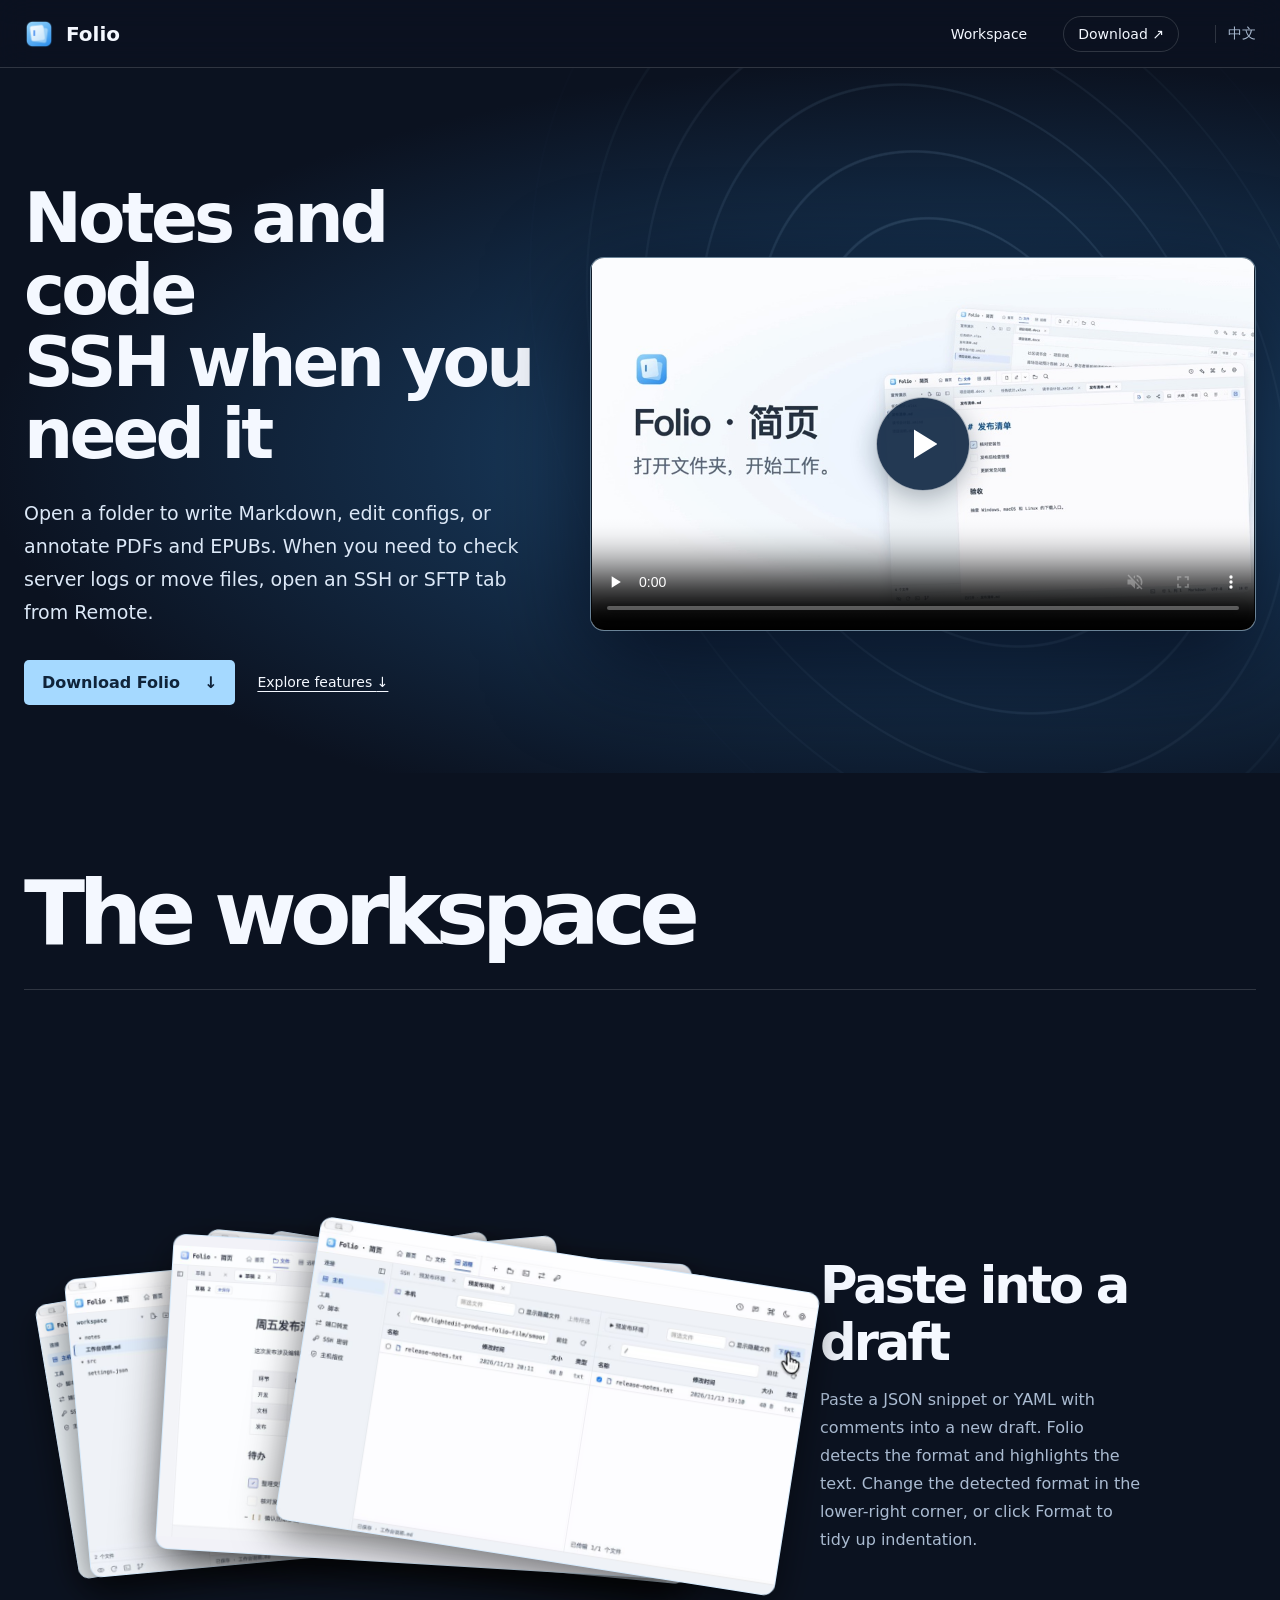
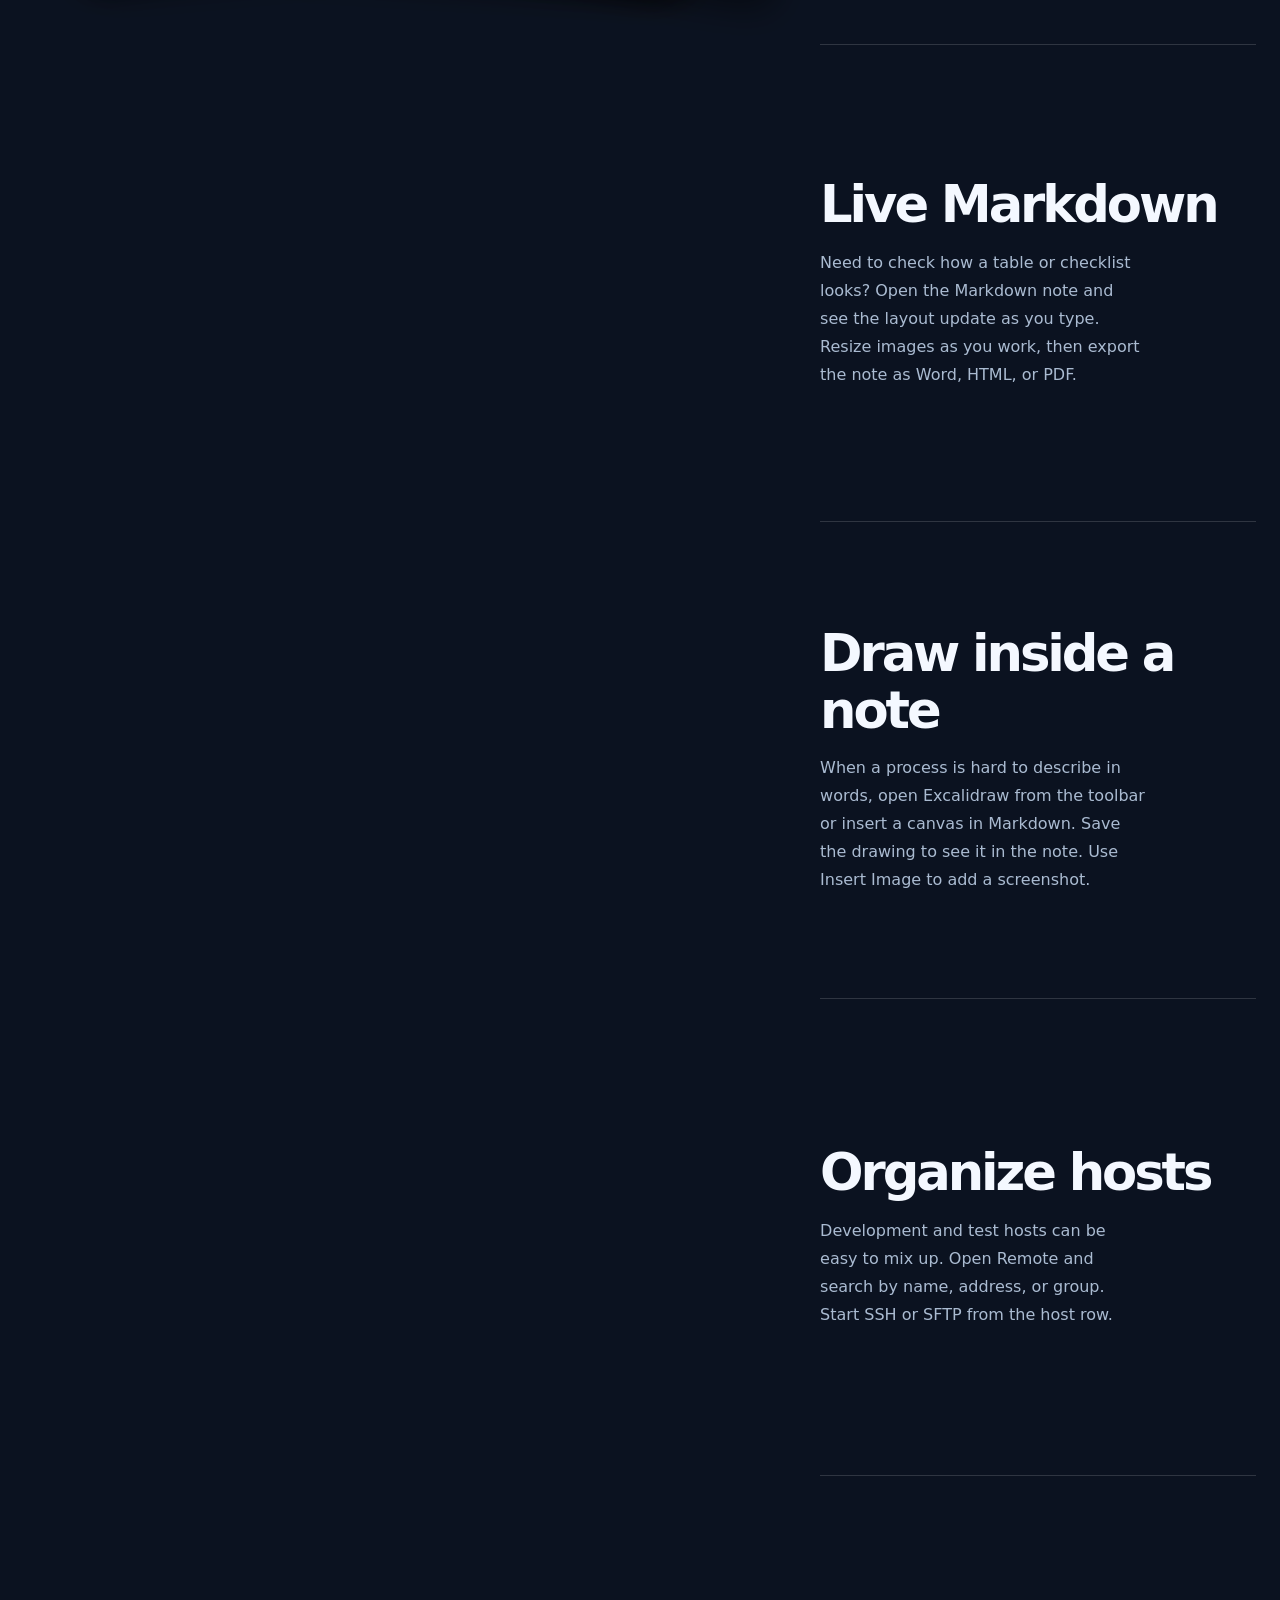
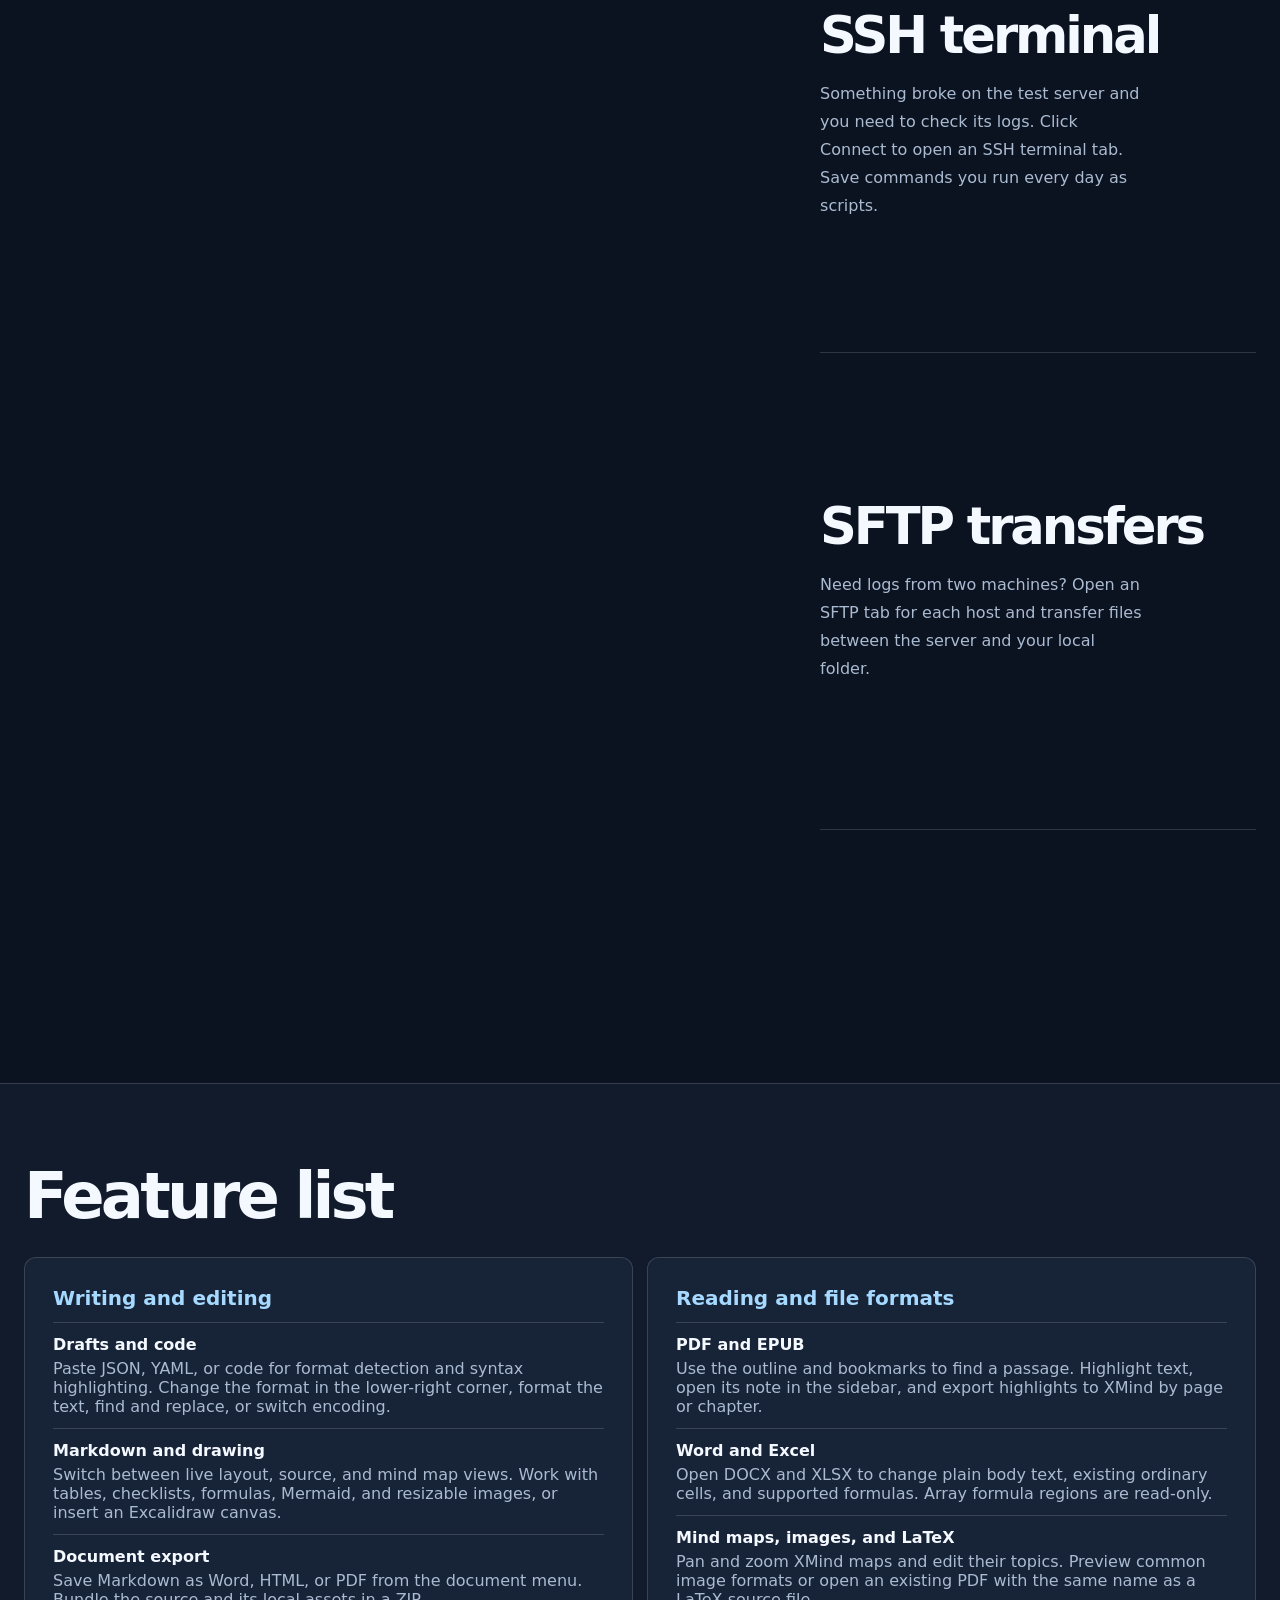
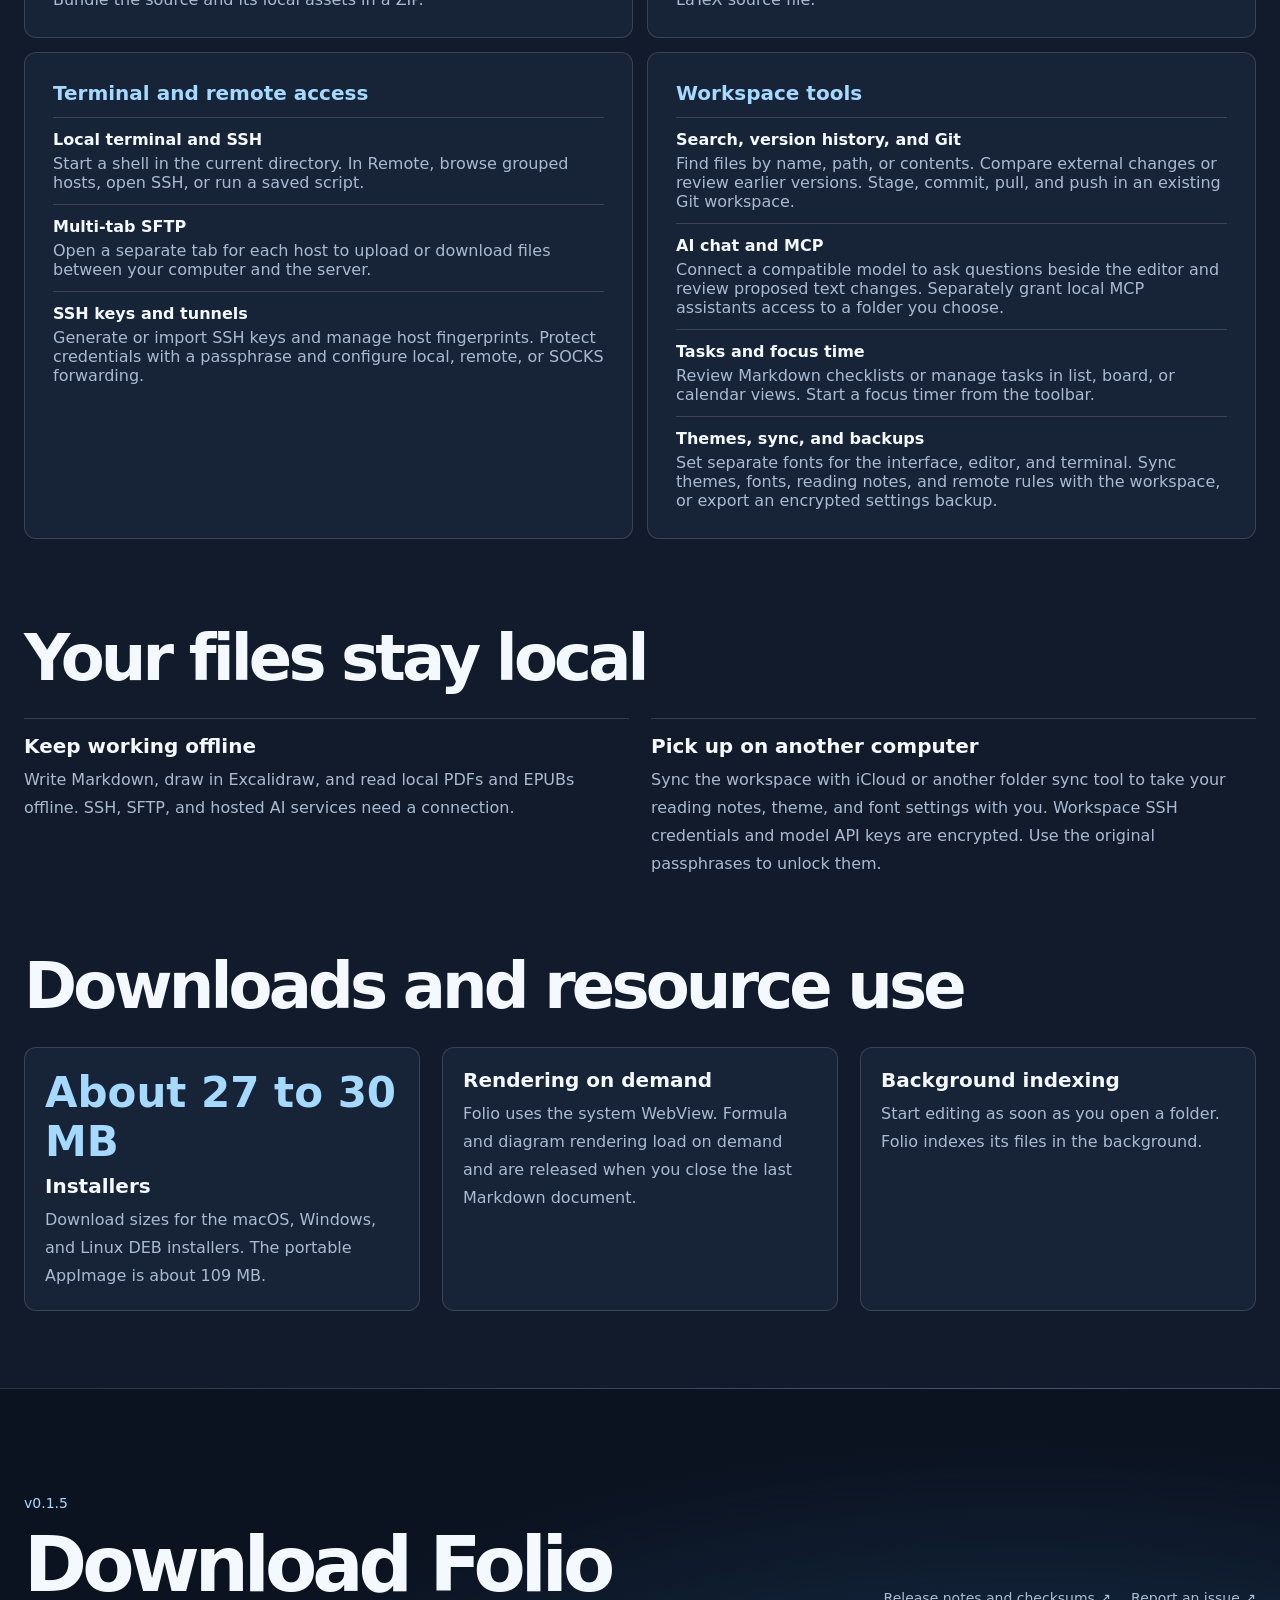
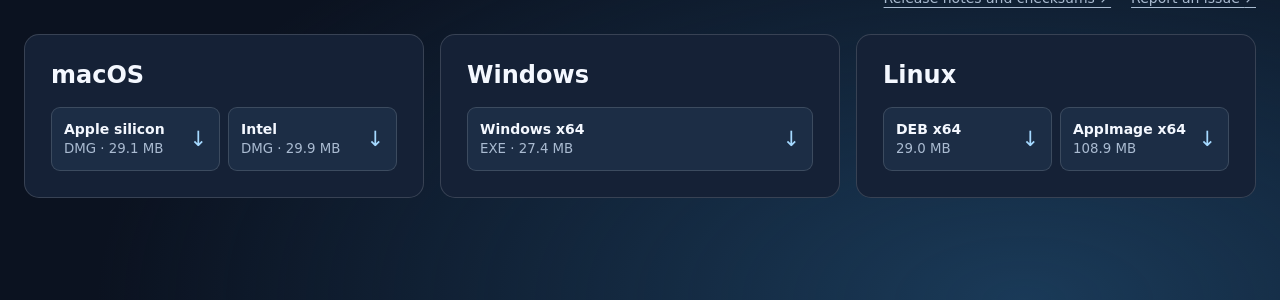
==== en.html @ 51d0f0cc "docs: 添加官网问题反馈入口与模板" ====
<!doctype html>
<html lang="en">
<head>
<meta charset="utf-8">
<meta name="viewport" content="width=device-width,initial-scale=1">
<meta name="description" content="Folio is a local workspace for Markdown, code, PDF and EPUB notes, and remote work over SSH and SFTP.">
<title>Folio</title>
<link rel="alternate" hreflang="zh-CN" href="index.html">
<link rel="icon" href="folio.png">
<link rel="stylesheet" href="showcase.css?v=issue-links">
</head>
<body>
<header class="masthead">
  <a class="brand" href="#top"><img src="folio.png" alt="" width="30" height="30">Folio</a>
  <nav aria-label="Main navigation"><a href="#workbench">Workspace</a><a class="nav-download" href="#download">Download ↗</a><a class="language-switch" href="index.html" lang="zh-CN" hreflang="zh-CN">中文</a></nav>
</header>
<main id="top">
  <section class="hero" aria-labelledby="hero-title">
    <div class="hero-orbit" aria-hidden="true"></div>
    <div class="hero-copy">
      <h1 id="hero-title">Notes and code<br><em>SSH when you need it</em></h1>
      <p>Open a folder to write Markdown, edit configs, or annotate PDFs and EPUBs. When you need to check server logs or move files, open an SSH or SFTP tab from Remote.</p>
      <div class="actions"><a class="button" href="#download">Download Folio <span aria-hidden="true">↓</span></a><a class="hero-link" href="#workbench">Explore features <span aria-hidden="true">↓</span></a></div>
    </div>
    <div class="hero-screen"><video controls muted playsinline preload="none" poster="film-poster.jpg" width="960" height="540" aria-label="Folio product film" src="folio.mp4?v=promo2"></video><button class="hero-play" type="button" aria-label="Play the product film" hidden><span aria-hidden="true"></span></button></div>
  </section>

  <section class="workbench" id="workbench" aria-labelledby="workbench-title">
    <header class="section-head"><h2 id="workbench-title">The workspace</h2></header>
    <div class="story">
      <figure class="story-deck" aria-label="Feature screenshots">
        <div class="deck-stack">
          <div class="deck-card" data-depth="0" aria-hidden="false"><img src="draft.jpg" alt="Formatted Markdown after pasting into a draft" loading="lazy" width="1150" height="700"></div>
          <div class="deck-card" data-depth="1" aria-hidden="true"><img src="markdown-poster.jpg" alt="A rendered Markdown release checklist" loading="lazy" width="1150" height="700"></div>
          <div class="deck-card" data-depth="2" aria-hidden="true"><img src="drawing-poster.jpg" alt="An Excalidraw drawing inside a note" loading="lazy" width="1150" height="700"></div>
          <div class="deck-card" data-depth="3" aria-hidden="true"><img src="hosts.png" alt="Hosts grouped by development and test environment" width="800" height="500"></div>
          <div class="deck-card" data-depth="4" aria-hidden="true"><img src="ssh-terminal.png" alt="Running a command on a staging host over SSH" width="580" height="354"></div>
          <div class="deck-card" data-depth="5" aria-hidden="true"><img src="remote-poster.jpg" alt="Local and remote files in the SFTP browser" loading="lazy" width="1150" height="700"></div>
        </div>
      </figure>
      <div class="story-steps">
        <article class="story-step" id="paste"><h3>Paste into a draft</h3><p>Paste a JSON snippet or YAML with comments into a new draft. Folio detects the format and highlights the text. Change the detected format in the lower-right corner, or click Format to tidy up indentation.</p></article>
        <article class="story-step" id="markdown"><h3>Live Markdown</h3><p>Need to check how a table or checklist looks? Open the Markdown note and see the layout update as you type. Resize images as you work, then export the note as Word, HTML, or PDF.</p></article>
        <article class="story-step" id="drawing"><h3>Draw inside a note</h3><p>When a process is hard to describe in words, open Excalidraw from the toolbar or insert a canvas in Markdown. Save the drawing to see it in the note. Use Insert Image to add a screenshot.</p></article>
        <article class="story-step" id="hosts"><h3>Organize hosts</h3><p>Development and test hosts can be easy to mix up. Open Remote and search by name, address, or group. Start SSH or SFTP from the host row.</p></article>
        <article class="story-step" id="terminal"><h3>SSH terminal</h3><p>Something broke on the test server and you need to check its logs. Click Connect to open an SSH terminal tab. Save commands you run every day as scripts.</p></article>
        <article class="story-step" id="remote"><h3>SFTP transfers</h3><p>Need logs from two machines? Open an SFTP tab for each host and transfer files between the server and your local folder.</p></article>
      </div>
    </div>
  </section>
  <div class="detail-band">
  <section class="capabilities additional" id="features" aria-labelledby="feature-title">
    <h2 id="feature-title">Feature list</h2>
    <div class="feature-groups">
      <section class="feature-group">
        <h3>Writing and editing</h3>
        <dl>
          <div><dt>Drafts and code</dt><dd>Paste JSON, YAML, or code for format detection and syntax highlighting. Change the format in the lower-right corner, format the text, find and replace, or switch encoding.</dd></div>
          <div><dt>Markdown and drawing</dt><dd>Switch between live layout, source, and mind map views. Work with tables, checklists, formulas, Mermaid, and resizable images, or insert an Excalidraw canvas.</dd></div>
          <div><dt>Document export</dt><dd>Save Markdown as Word, HTML, or PDF from the document menu. Bundle the source and its local assets in a ZIP.</dd></div>
        </dl>
      </section>
      <section class="feature-group">
        <h3>Reading and file formats</h3>
        <dl>
          <div><dt>PDF and EPUB</dt><dd>Use the outline and bookmarks to find a passage. Highlight text, open its note in the sidebar, and export highlights to XMind by page or chapter.</dd></div>
          <div><dt>Word and Excel</dt><dd>Open DOCX and XLSX to change plain body text, existing ordinary cells, and supported formulas. Array formula regions are read-only.</dd></div>
          <div><dt>Mind maps, images, and LaTeX</dt><dd>Pan and zoom XMind maps and edit their topics. Preview common image formats or open an existing PDF with the same name as a LaTeX source file.</dd></div>
        </dl>
      </section>
      <section class="feature-group">
        <h3>Terminal and remote access</h3>
        <dl>
          <div><dt>Local terminal and SSH</dt><dd>Start a shell in the current directory. In Remote, browse grouped hosts, open SSH, or run a saved script.</dd></div>
          <div><dt>Multi-tab SFTP</dt><dd>Open a separate tab for each host to upload or download files between your computer and the server.</dd></div>
          <div><dt>SSH keys and tunnels</dt><dd>Generate or import SSH keys and manage host fingerprints. Protect credentials with a passphrase and configure local, remote, or SOCKS forwarding.</dd></div>
        </dl>
      </section>
      <section class="feature-group">
        <h3>Workspace tools</h3>
        <dl>
          <div><dt>Search, version history, and Git</dt><dd>Find files by name, path, or contents. Compare external changes or review earlier versions. Stage, commit, pull, and push in an existing Git workspace.</dd></div>
          <div><dt>AI chat and MCP</dt><dd>Connect a compatible model to ask questions beside the editor and review proposed text changes. Separately grant local MCP assistants access to a folder you choose.</dd></div>
          <div><dt>Tasks and focus time</dt><dd>Review Markdown checklists or manage tasks in list, board, or calendar views. Start a focus timer from the toolbar.</dd></div>
          <div><dt>Themes, sync, and backups</dt><dd>Set separate fonts for the interface, editor, and terminal. Sync themes, fonts, reading notes, and remote rules with the workspace, or export an encrypted settings backup.</dd></div>
        </dl>
      </section>
    </div>
  </section>
  <section class="capabilities local-files" id="local-files" aria-labelledby="local-title">
    <h2 id="local-title">Your files stay local</h2>
    <div class="grid">
      <article><h3>Keep working offline</h3><p>Write Markdown, draw in Excalidraw, and read local PDFs and EPUBs offline. SSH, SFTP, and hosted AI services need a connection.</p></article>
      <article><h3>Pick up on another computer</h3><p>Sync the workspace with iCloud or another folder sync tool to take your reading notes, theme, and font settings with you. Workspace SSH credentials and model API keys are encrypted. Use the original passphrases to unlock them.</p></article>
    </div>
  </section>
  <section class="capabilities performance" id="performance" aria-labelledby="performance-title">
    <h2 id="performance-title">Downloads and resource use</h2>
    <div class="grid">
      <article><strong>About 27 to 30 MB</strong><h3>Installers</h3><p>Download sizes for the macOS, Windows, and Linux DEB installers. The portable AppImage is about 109 MB.</p></article>
      <article><h3>Rendering on demand</h3><p>Folio uses the system WebView. Formula and diagram rendering load on demand and are released when you close the last Markdown document.</p></article>
      <article><h3>Background indexing</h3><p>Start editing as soon as you open a folder. Folio indexes its files in the background.</p></article>
    </div>
  </section>
  </div>
  <section class="download-section" id="download" aria-labelledby="download-title">
    <header class="download-heading">
      <div><p class="download-version">v0.1.5</p><h2 id="download-title">Download Folio</h2></div>
      <div class="download-links">
        <a class="release-link" href="https://github.com/bujiuzhi/Folio/releases/tag/v0.1.5">Release notes and checksums ↗</a>
        <a class="release-link" href="https://github.com/bujiuzhi/Folio/issues">Report an issue <span aria-hidden="true">↗</span></a>
      </div>
    </header>
    <div class="download-platforms">
      <article class="download-platform"><h3>macOS</h3>
        <div class="download-options">
        <a class="download-build" href="https://github.com/bujiuzhi/Folio/releases/download/v0.1.5/Folio_0.1.5_aarch64.dmg"><span><strong>Apple silicon</strong><small>DMG · 29.1 MB</small></span><span class="download-arrow">↓</span></a>
        <a class="download-build" href="https://github.com/bujiuzhi/Folio/releases/download/v0.1.5/Folio_0.1.5_x64.dmg"><span><strong>Intel</strong><small>DMG · 29.9 MB</small></span><span class="download-arrow">↓</span></a>
        </div>
      </article>
      <article class="download-platform"><h3>Windows</h3>
        <div class="download-options">
        <a class="download-build" href="https://github.com/bujiuzhi/Folio/releases/download/v0.1.5/Folio_0.1.5_x64-setup.exe"><span><strong>Windows x64</strong><small>EXE · 27.4 MB</small></span><span class="download-arrow">↓</span></a>
        </div>
      </article>
      <article class="download-platform"><h3>Linux</h3>
        <div class="download-options">
        <a class="download-build" href="https://github.com/bujiuzhi/Folio/releases/download/v0.1.5/Folio_0.1.5_amd64.deb"><span><strong>DEB x64</strong><small>29.0 MB</small></span><span class="download-arrow">↓</span></a>
        <a class="download-build" href="https://github.com/bujiuzhi/Folio/releases/download/v0.1.5/Folio_0.1.5_amd64.AppImage"><span><strong>AppImage x64</strong><small>108.9 MB</small></span><span class="download-arrow">↓</span></a>
        </div>
      </article>
    </div>
  </section>
</main>
<script type="module" src="showcase.js"></script>
<script type="module" src="film-controls.js"></script>
</body>
</html>
---- showcase.css ----
:root{color-scheme:dark;--night:#0b1220;--ink:#f4f8ff;--muted:#aabbd1;--accent:#a5d9ff;--line:#ffffff26;font-family:Inter,"PingFang SC","Microsoft YaHei",system-ui,sans-serif;color:var(--ink);background:var(--night)}
*{box-sizing:border-box}body{margin:0}a{color:inherit;text-underline-offset:4px}button{font:inherit}:focus-visible{outline:2px solid var(--accent);outline-offset:5px}img,video{max-width:100%}h1,h2,h3,p,figure{margin:0}p{line-height:1.75;color:var(--muted)}section,article[id]{scroll-margin-top:76px}
.masthead{height:68px;display:flex;align-items:center;justify-content:space-between;gap:10px;padding-inline:max(24px,calc((100vw - 1280px)/2));background:#0b1220e8;border-bottom:1px solid var(--line);position:sticky;top:0;z-index:8;backdrop-filter:blur(16px)}
.brand,.masthead nav{display:flex;align-items:center;gap:12px}.brand{font-size:20px;font-weight:740;text-decoration:none;white-space:nowrap}.brand span{font-size:13px;color:var(--muted);font-weight:500}.masthead nav{gap:clamp(12px,3vw,36px);font-size:14px}.masthead nav a{text-decoration:none}.nav-download{border:1px solid var(--line);border-radius:30px;padding:9px 14px}
.hero{position:relative;isolation:isolate;overflow:hidden;padding:clamp(64px,9vw,145px) max(24px,calc((100vw - 1280px)/2)) 68px;min-height:650px;display:grid;grid-template-columns:minmax(360px,.8fr) minmax(0,1fr);align-items:center;gap:34px;background:radial-gradient(ellipse at 75% 55%,#245582 0,#142d49 39%,transparent 72%)}
.hero-orbit{position:absolute;z-index:-1;left:43%;top:-33%;width:65%;height:160%;transform:rotate(-28deg);background:repeating-radial-gradient(ellipse at center,transparent 0 35px,#afdcff26 36px 37px,transparent 38px 52px);mask-image:radial-gradient(ellipse,#000 19%,transparent 72%);pointer-events:none}
.hero h1{font-size:clamp(60px,7.4vw,113px);letter-spacing:-.085em;line-height:1.04;font-weight:850}.hero em{font-style:normal;color:inherit}.hero p{margin-top:26px;font-size:clamp(15px,1.6vw,19px);color:#dce8f7}.actions{display:flex;gap:22px;align-items:center;flex-wrap:wrap;margin-top:30px}.button{display:inline-flex;gap:24px;align-items:center;background:var(--accent);color:#10243a;text-decoration:none;border-radius:5px;padding:13px 18px;font-weight:750}.button:hover{background:#c8eaff}.hero-link{font-size:14px}.hero-screen{min-width:0}.hero-screen video{display:block;width:100%;height:auto;aspect-ratio:16/9;border-radius:14px;border:1px solid #c0e5ff82;box-shadow:0 30px 100px #02020caa;background:#111c2a}
.workbench{max-width:1280px;width:calc(100% - 48px);margin:0 auto;padding:95px 0 76px}.section-head{display:flex;justify-content:space-between;align-items:end;gap:18px;border-bottom:1px solid var(--line);padding-bottom:30px}.section-head h2{font-size:clamp(44px,7vw,94px);line-height:1.02;letter-spacing:-.075em}.section-head p{margin-bottom:4px}

.story{--step-height:clamp(300px,53vh,540px);--deck-height:max(var(--step-height),calc(100svh - 68px));display:grid;grid-template-columns:minmax(0,1.65fr) minmax(0,1fr);gap:clamp(24px,6vw,90px);align-items:start}
.story-steps{grid-area:1/2}.story-step{min-height:var(--step-height);display:flex;flex-direction:column;justify-content:center;padding:40px 0;border-bottom:1px solid var(--line)}
.story-step h3{font-size:clamp(28px,4vw,58px);line-height:1.1;letter-spacing:-.06em;margin-bottom:16px}.story-step p{max-width:32ch}
.story-deck{grid-area:1/1;position:sticky;top:68px;min-width:0;min-height:var(--deck-height);display:grid;align-items:center;padding:12px 13%}
.deck-stack{position:relative;isolation:isolate;aspect-ratio:1.65;perspective:1100px}
.deck-card{position:absolute;inset:0;display:grid;place-items:center;background:#f2f2f8;border:1px solid #a5d9ff66;border-radius:13px;box-shadow:0 14px 42px #0008;overflow:hidden;will-change:transform}
.deck-card img{display:block;width:100%;height:auto;max-height:100%;object-fit:contain;pointer-events:none}
.deck-card[data-depth="0"]{z-index:6;transform:none}
.deck-card[data-depth="1"]{z-index:5;transform:translateX(13%) rotateZ(6deg) scale(.96)}
.deck-card[data-depth="2"]{z-index:4;transform:translateX(-13%) rotateZ(-6deg) scale(.93)}
.deck-card[data-depth="3"]{z-index:3;transform:translateX(20%) rotateZ(10deg) scale(.88)}
.deck-card[data-depth="4"]{z-index:2;transform:translateX(-20%) rotateZ(-10deg) scale(.86)}
.deck-card[data-depth="5"]{z-index:1;transform:translateY(-8%) scale(.86)}
.performance .grid article{background:#172337;border:1px solid var(--line);border-radius:12px;padding:20px}.performance strong{display:block;color:var(--accent);font-size:clamp(26px,4vw,42px);margin-bottom:8px}.additional{margin-top:58px}
.detail-band{background:#111b2b;border-top:1px solid var(--line);padding:clamp(36px,6vw,84px) max(24px,calc((100vw - 1280px)/2))}
.detail-band h2{font-size:clamp(34px,5vw,64px);letter-spacing:-.06em;line-height:1.12;margin-bottom:24px}
.detail-band h3{font-size:20px;margin-bottom:8px}
.grid{display:grid;grid-template-columns:repeat(3,minmax(0,1fr));gap:22px}.grid article{padding:15px 0;border-top:1px solid var(--line)}
@media(max-width:780px){.hero{grid-template-columns:1fr;gap:42px;min-height:auto;padding-bottom:55px}.hero h1{font-size:clamp(52px,12vw,84px)}.workbench{padding-top:52px}.grid{grid-template-columns:repeat(2,minmax(0,1fr))}}
@media(max-width:640px){.story{display:block}.story-deck{z-index:4;top:68px;min-height:0;margin:0 -8px;padding:20px 15% 14px;background:#0b1220f2}.story-step[id]{min-height:250px;scroll-margin-top:calc(68px + 43vw + 70px)}.story-step p{max-width:none}}
@media(max-width:460px){.masthead{padding-inline:16px}.brand{gap:6px}.brand span{display:none}.hero{padding-inline:18px}.workbench{width:calc(100% - 36px)}.grid{grid-template-columns:1fr}.detail-band{padding-inline:18px}}

/* 首末段与卡片堆使用同一条中心线。 */
.story-steps{padding-block:calc((var(--deck-height) - var(--step-height))/2)}
@media(max-width:640px){.story-steps{padding-block:0 clamp(80px,20svh,180px)}}

.download-section{padding:clamp(54px,8vw,112px) max(24px,calc((100vw - 1280px)/2));border-top:1px solid var(--line);background:radial-gradient(ellipse at 80% 100%,#1a3a58 0,transparent 64%),#0b1220}
.download-heading{display:flex;align-items:end;justify-content:space-between;gap:20px;margin-bottom:28px}
.download-heading h2{font-size:clamp(38px,6vw,76px);letter-spacing:-.065em;line-height:1.08}
.download-version{color:var(--accent);font-size:14px;margin-bottom:8px}
.download-links{display:flex;flex-wrap:wrap;gap:10px 20px}
.release-link{font-size:14px;color:var(--muted)}
.download-platforms{display:grid;grid-template-columns:repeat(3,minmax(0,1fr));gap:16px}
.download-platform{padding:clamp(14px,2.2vw,26px);border-radius:15px;border:1px solid var(--line);background:#152136}
.download-platform h3{font-size:24px;margin-bottom:18px}
.download-options{display:grid;grid-auto-flow:column;grid-auto-columns:minmax(0,1fr);gap:8px}
.download-build{display:flex;align-items:center;gap:10px;min-height:64px;padding:10px 12px;border:1px solid #ffffff24;border-radius:9px;background:#1c2d45;text-decoration:none;transition:background .18s,border-color .18s}
.download-build:hover{background:#263c58;border-color:#a5d9ff80}
.download-build strong,.download-build small{display:block}
.download-build strong{font-size:14px}.download-build small{color:var(--muted);margin-top:4px}
.download-arrow{margin-left:auto;color:var(--accent);font-size:21px}
@media(max-width:780px){.download-platforms{grid-template-columns:1fr}.download-heading{align-items:start;flex-direction:column;gap:12px}}
@media(prefers-reduced-motion:reduce){.download-build{transition:none}}

@media(min-width:781px) and (max-width:1050px){.download-build{padding-inline:8px;gap:4px}.download-build strong{font-size:12px}.download-build small{font-size:11px}}

.language-switch{padding-inline-start:12px;border-inline-start:1px solid var(--line);color:var(--muted)}
html[lang=en] .hero h1{font-size:clamp(46px,5.4vw,79px);letter-spacing:-.055em}
@media(max-width:460px){.masthead nav{gap:9px;font-size:12px}.nav-download{padding-inline:8px}.language-switch{padding-inline-start:8px}}

.local-files{margin-bottom:58px}
.local-files .grid{grid-template-columns:repeat(2,minmax(0,1fr))}
@media(max-width:640px){.local-files .grid{grid-template-columns:1fr}}

.hero-screen{position:relative}
.hero-play:not([hidden]){position:absolute;inset:50% auto auto 50%;transform:translate(-50%,-50%);display:grid;place-items:center;width:clamp(62px,10vw,94px);aspect-ratio:1;padding:0;border:1px solid #fff9;border-radius:50%;background:#142b46ed;box-shadow:0 6px 26px #07152550;cursor:pointer}
.hero-play:hover{background:#225589}
.hero-play:focus-visible{outline:3px solid #72b9f8;outline-offset:4px}
.hero-play span{width:26%;height:32%;margin-left:5%;background:#fff;clip-path:polygon(0 0,100% 50%,0 100%)}

.additional{margin:0 0 clamp(44px,7vw,84px)}
.feature-groups{display:grid;grid-template-columns:repeat(2,minmax(0,1fr));gap:14px}
.feature-group{padding:clamp(16px,2.4vw,28px);border:1px solid var(--line);border-radius:12px;background:#172337}
.feature-group h3{color:var(--accent);margin:0 0 12px}
.feature-group dl{margin:0}
.feature-group dl>div{padding:12px 0;border-top:1px solid var(--line)}
.feature-group dl>div:last-child{padding-bottom:0}
.feature-group dt{font-weight:700}
.feature-group dd{margin:5px 0 0;color:var(--muted)}
@media(max-width:640px){.feature-groups{grid-template-columns:1fr}}
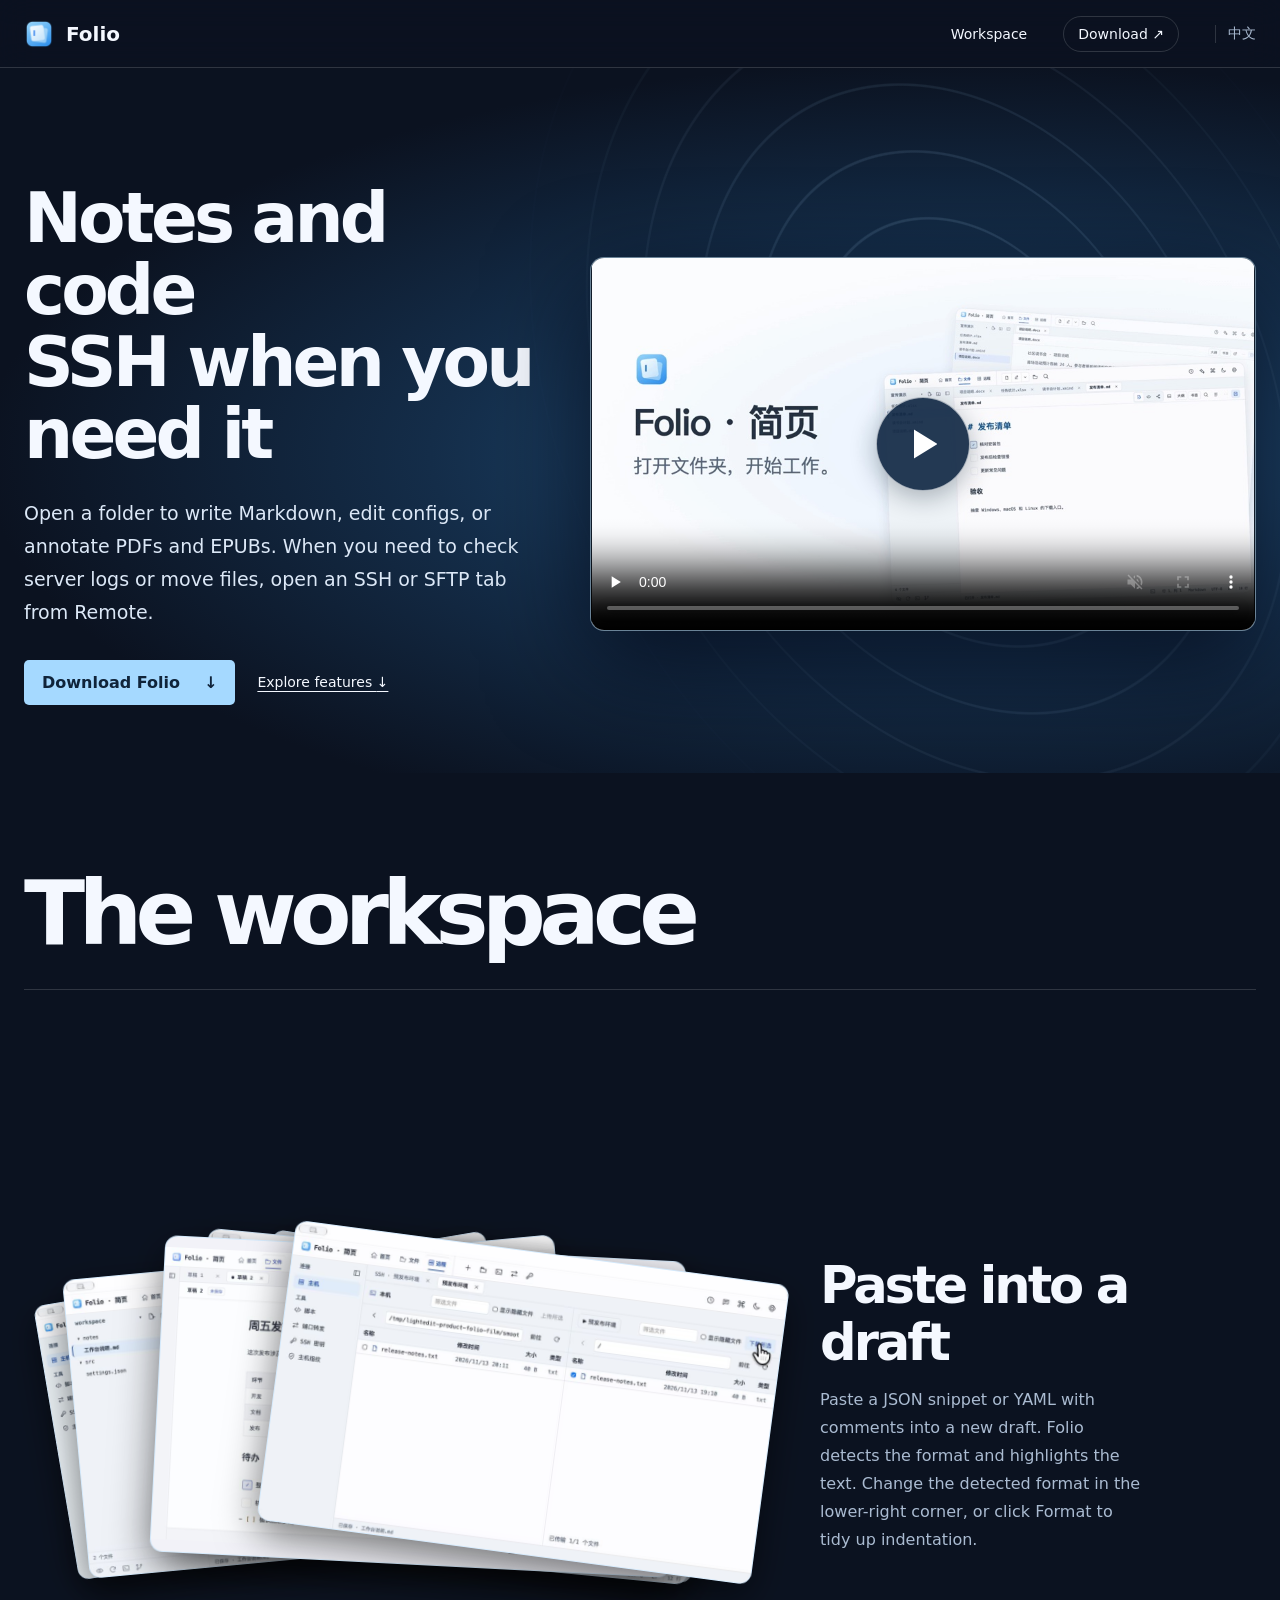
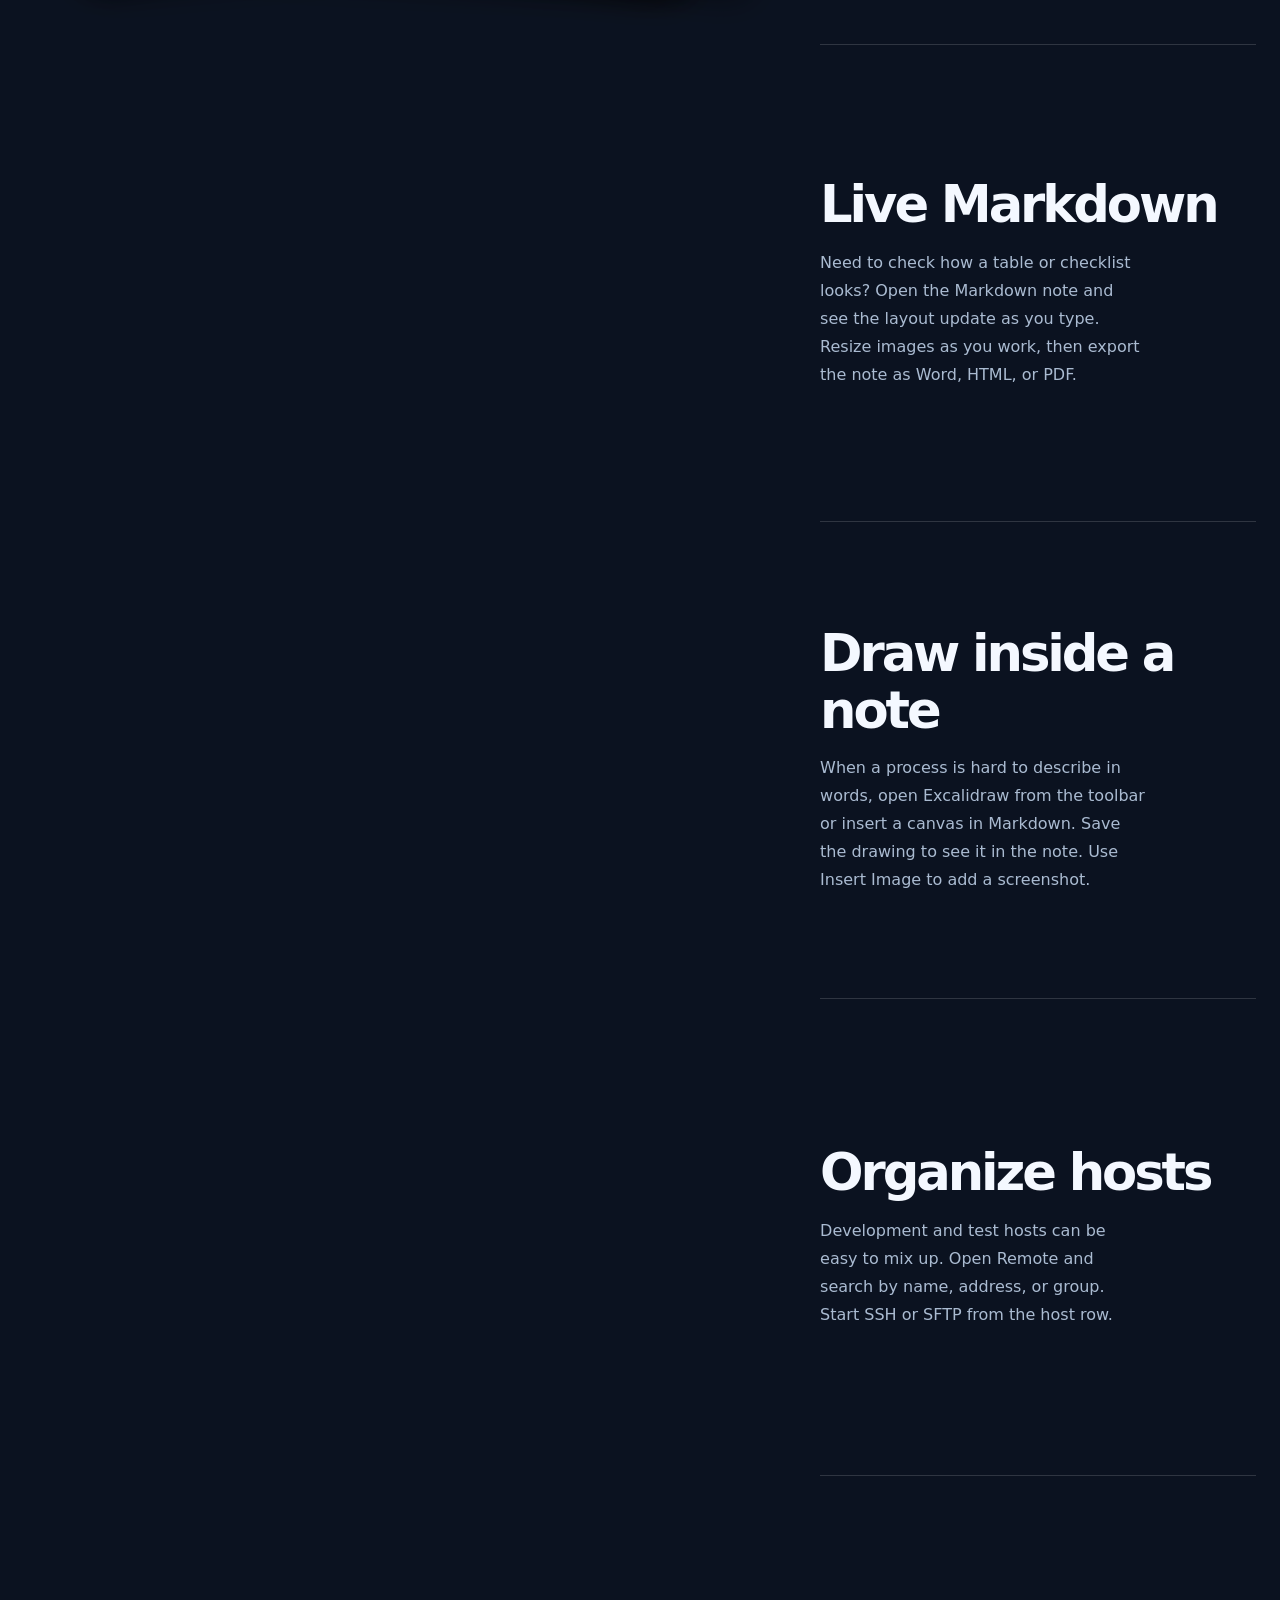
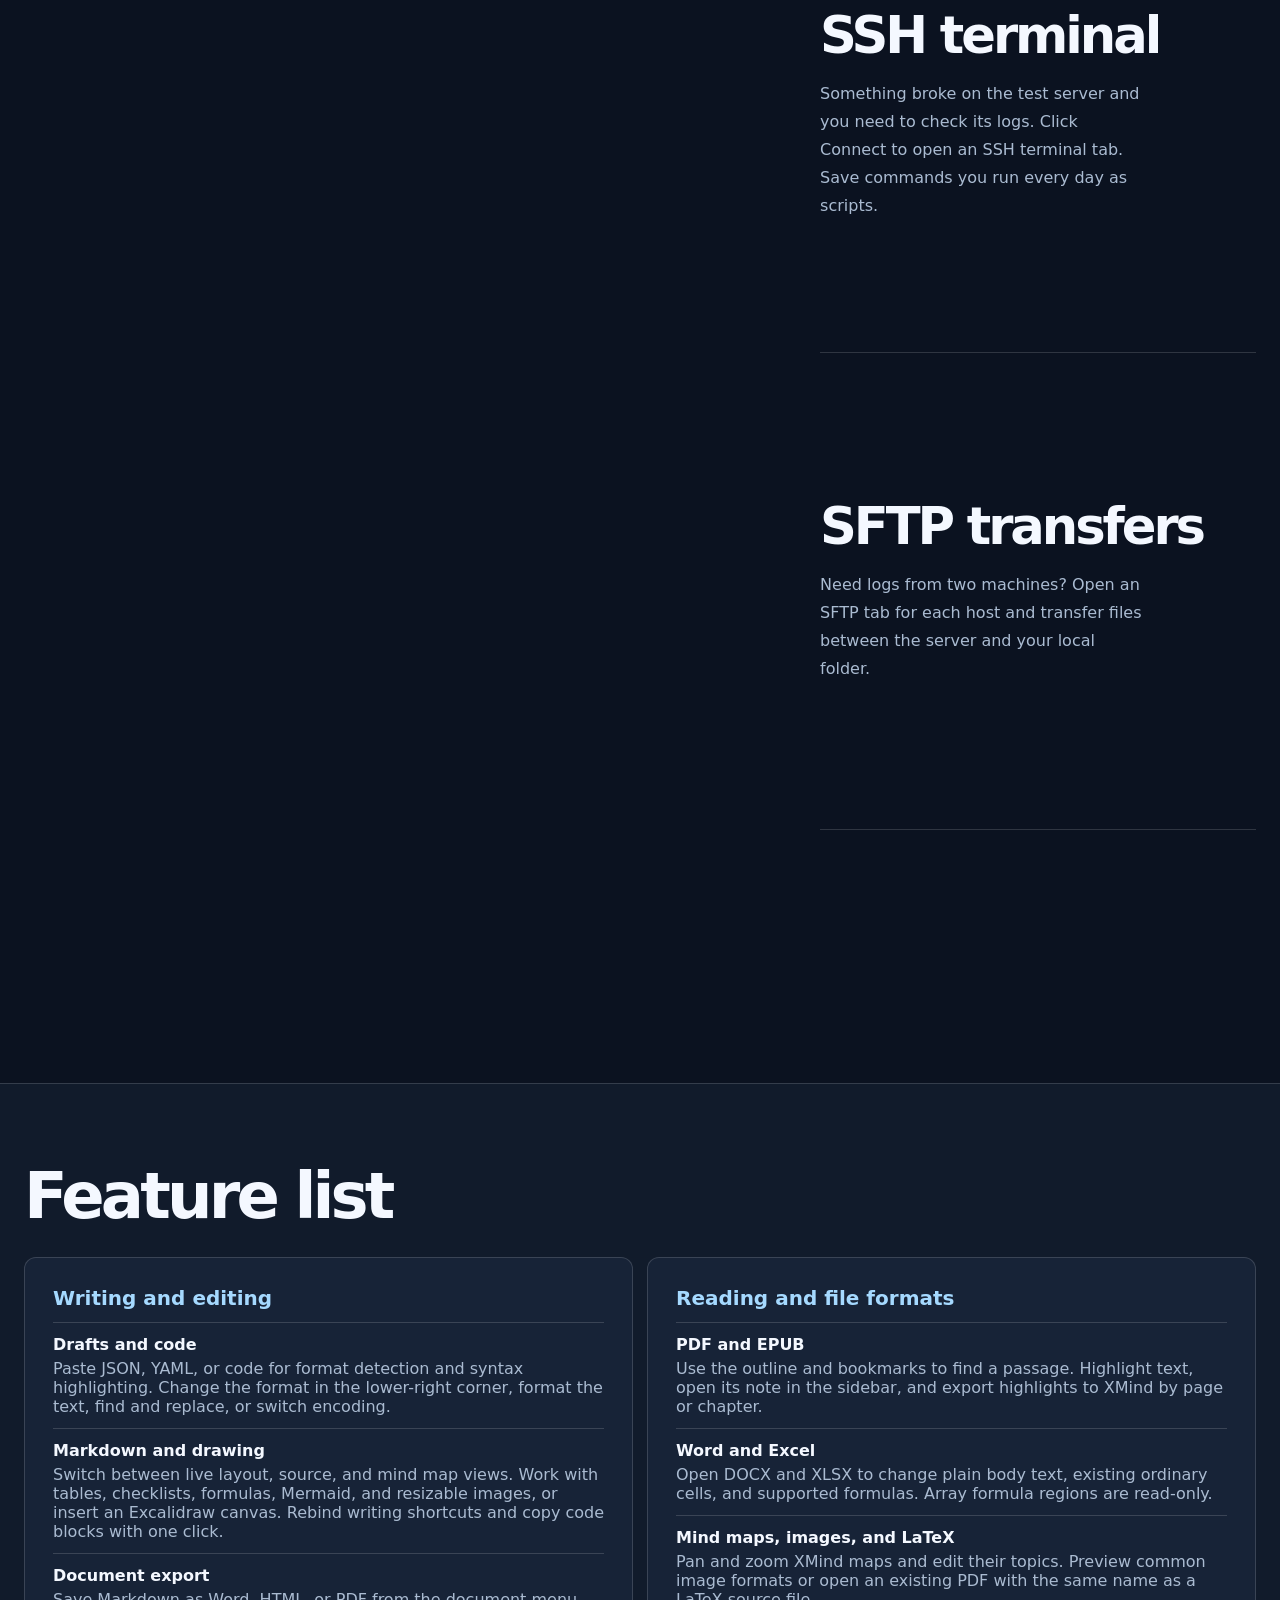
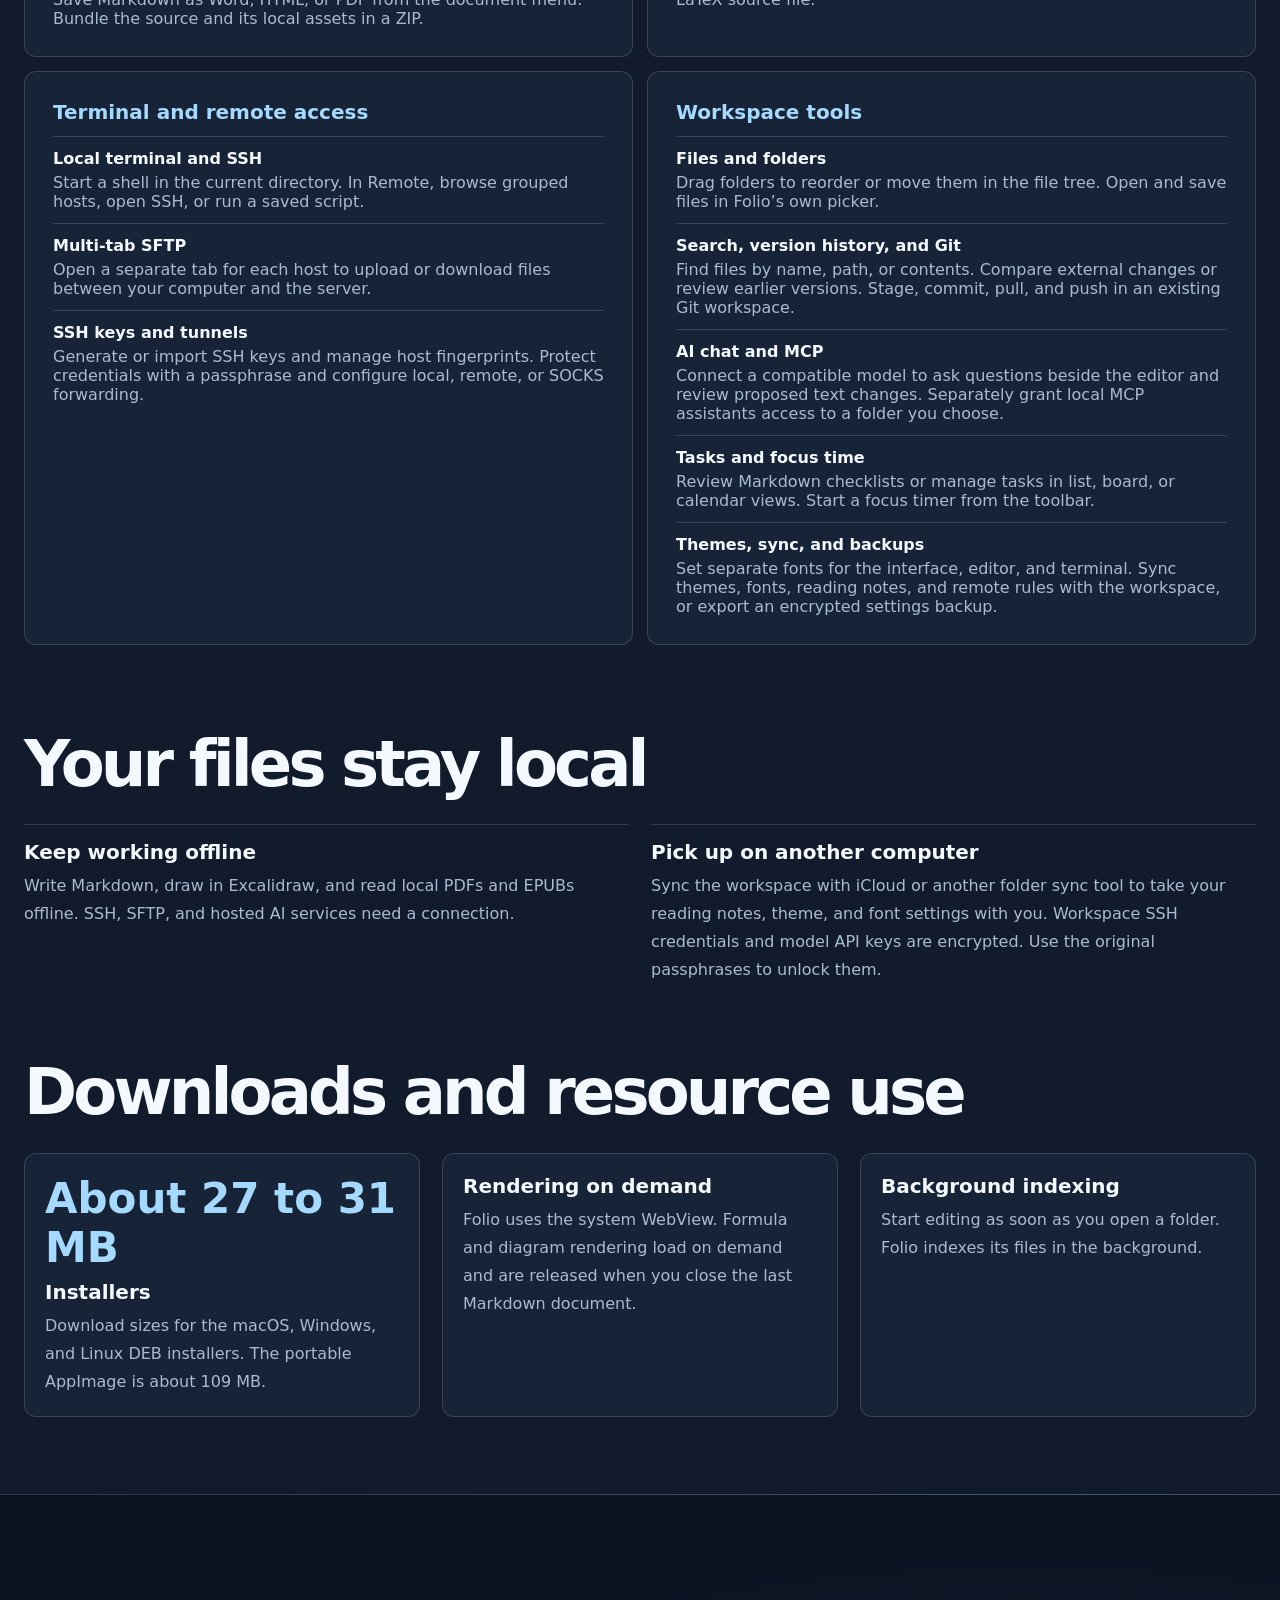
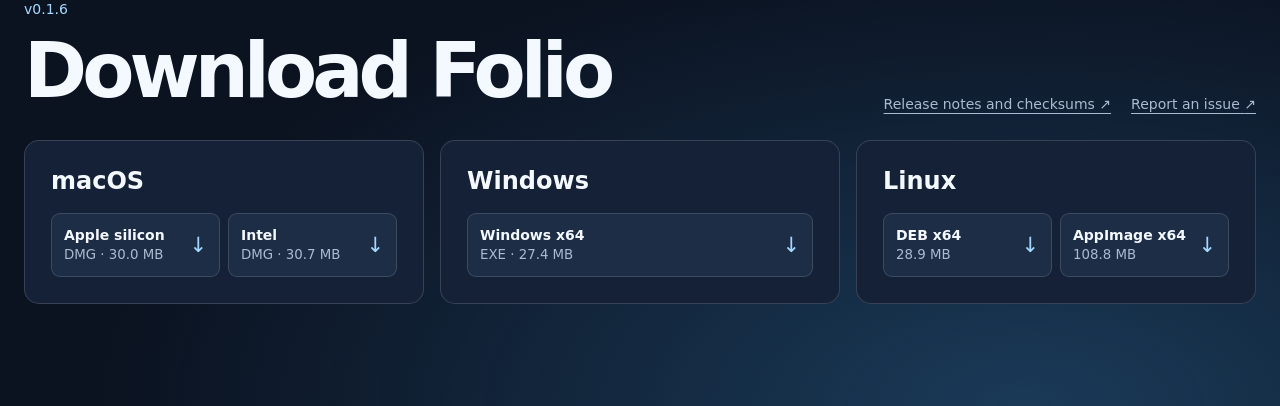
==== commit bd1a1523: "docs: 更新 Folio 0.1.6 双语官网和下载" ====
--- a/en.html
+++ b/en.html
@@ -56,7 +56,7 @@
         <h3>Writing and editing</h3>
         <dl>
           <div><dt>Drafts and code</dt><dd>Paste JSON, YAML, or code for format detection and syntax highlighting. Change the format in the lower-right corner, format the text, find and replace, or switch encoding.</dd></div>
-          <div><dt>Markdown and drawing</dt><dd>Switch between live layout, source, and mind map views. Work with tables, checklists, formulas, Mermaid, and resizable images, or insert an Excalidraw canvas.</dd></div>
+          <div><dt>Markdown and drawing</dt><dd>Switch between live layout, source, and mind map views. Work with tables, checklists, formulas, Mermaid, and resizable images, or insert an Excalidraw canvas. Rebind writing shortcuts and copy code blocks with one click.</dd></div>
           <div><dt>Document export</dt><dd>Save Markdown as Word, HTML, or PDF from the document menu. Bundle the source and its local assets in a ZIP.</dd></div>
         </dl>
       </section>
@@ -79,6 +79,7 @@
       <section class="feature-group">
         <h3>Workspace tools</h3>
         <dl>
+          <div><dt>Files and folders</dt><dd>Drag folders to reorder or move them in the file tree. Open and save files in Folio’s own picker.</dd></div>
           <div><dt>Search, version history, and Git</dt><dd>Find files by name, path, or contents. Compare external changes or review earlier versions. Stage, commit, pull, and push in an existing Git workspace.</dd></div>
           <div><dt>AI chat and MCP</dt><dd>Connect a compatible model to ask questions beside the editor and review proposed text changes. Separately grant local MCP assistants access to a folder you choose.</dd></div>
           <div><dt>Tasks and focus time</dt><dd>Review Markdown checklists or manage tasks in list, board, or calendar views. Start a focus timer from the toolbar.</dd></div>
@@ -97,7 +98,7 @@
   <section class="capabilities performance" id="performance" aria-labelledby="performance-title">
     <h2 id="performance-title">Downloads and resource use</h2>
     <div class="grid">
-      <article><strong>About 27 to 30 MB</strong><h3>Installers</h3><p>Download sizes for the macOS, Windows, and Linux DEB installers. The portable AppImage is about 109 MB.</p></article>
+      <article><strong>About 27 to 31 MB</strong><h3>Installers</h3><p>Download sizes for the macOS, Windows, and Linux DEB installers. The portable AppImage is about 109 MB.</p></article>
       <article><h3>Rendering on demand</h3><p>Folio uses the system WebView. Formula and diagram rendering load on demand and are released when you close the last Markdown document.</p></article>
       <article><h3>Background indexing</h3><p>Start editing as soon as you open a folder. Folio indexes its files in the background.</p></article>
     </div>
@@ -105,28 +106,28 @@
   </div>
   <section class="download-section" id="download" aria-labelledby="download-title">
     <header class="download-heading">
-      <div><p class="download-version">v0.1.5</p><h2 id="download-title">Download Folio</h2></div>
+      <div><p class="download-version">v0.1.6</p><h2 id="download-title">Download Folio</h2></div>
       <div class="download-links">
-        <a class="release-link" href="https://github.com/bujiuzhi/Folio/releases/tag/v0.1.5">Release notes and checksums ↗</a>
+        <a class="release-link" href="https://github.com/bujiuzhi/Folio/releases/tag/v0.1.6">Release notes and checksums ↗</a>
         <a class="release-link" href="https://github.com/bujiuzhi/Folio/issues">Report an issue <span aria-hidden="true">↗</span></a>
       </div>
     </header>
     <div class="download-platforms">
       <article class="download-platform"><h3>macOS</h3>
         <div class="download-options">
-        <a class="download-build" href="https://github.com/bujiuzhi/Folio/releases/download/v0.1.5/Folio_0.1.5_aarch64.dmg"><span><strong>Apple silicon</strong><small>DMG · 29.1 MB</small></span><span class="download-arrow">↓</span></a>
-        <a class="download-build" href="https://github.com/bujiuzhi/Folio/releases/download/v0.1.5/Folio_0.1.5_x64.dmg"><span><strong>Intel</strong><small>DMG · 29.9 MB</small></span><span class="download-arrow">↓</span></a>
+        <a class="download-build" href="https://github.com/bujiuzhi/Folio/releases/download/v0.1.6/Folio_0.1.6_aarch64.dmg"><span><strong>Apple silicon</strong><small>DMG · 30.0 MB</small></span><span class="download-arrow">↓</span></a>
+        <a class="download-build" href="https://github.com/bujiuzhi/Folio/releases/download/v0.1.6/Folio_0.1.6_x64.dmg"><span><strong>Intel</strong><small>DMG · 30.7 MB</small></span><span class="download-arrow">↓</span></a>
         </div>
       </article>
       <article class="download-platform"><h3>Windows</h3>
         <div class="download-options">
-        <a class="download-build" href="https://github.com/bujiuzhi/Folio/releases/download/v0.1.5/Folio_0.1.5_x64-setup.exe"><span><strong>Windows x64</strong><small>EXE · 27.4 MB</small></span><span class="download-arrow">↓</span></a>
+        <a class="download-build" href="https://github.com/bujiuzhi/Folio/releases/download/v0.1.6/Folio_0.1.6_x64-setup.exe"><span><strong>Windows x64</strong><small>EXE · 27.4 MB</small></span><span class="download-arrow">↓</span></a>
         </div>
       </article>
       <article class="download-platform"><h3>Linux</h3>
         <div class="download-options">
-        <a class="download-build" href="https://github.com/bujiuzhi/Folio/releases/download/v0.1.5/Folio_0.1.5_amd64.deb"><span><strong>DEB x64</strong><small>29.0 MB</small></span><span class="download-arrow">↓</span></a>
-        <a class="download-build" href="https://github.com/bujiuzhi/Folio/releases/download/v0.1.5/Folio_0.1.5_amd64.AppImage"><span><strong>AppImage x64</strong><small>108.9 MB</small></span><span class="download-arrow">↓</span></a>
+        <a class="download-build" href="https://github.com/bujiuzhi/Folio/releases/download/v0.1.6/Folio_0.1.6_amd64.deb"><span><strong>DEB x64</strong><small>28.9 MB</small></span><span class="download-arrow">↓</span></a>
+        <a class="download-build" href="https://github.com/bujiuzhi/Folio/releases/download/v0.1.6/Folio_0.1.6_amd64.AppImage"><span><strong>AppImage x64</strong><small>108.8 MB</small></span><span class="download-arrow">↓</span></a>
         </div>
       </article>
     </div>
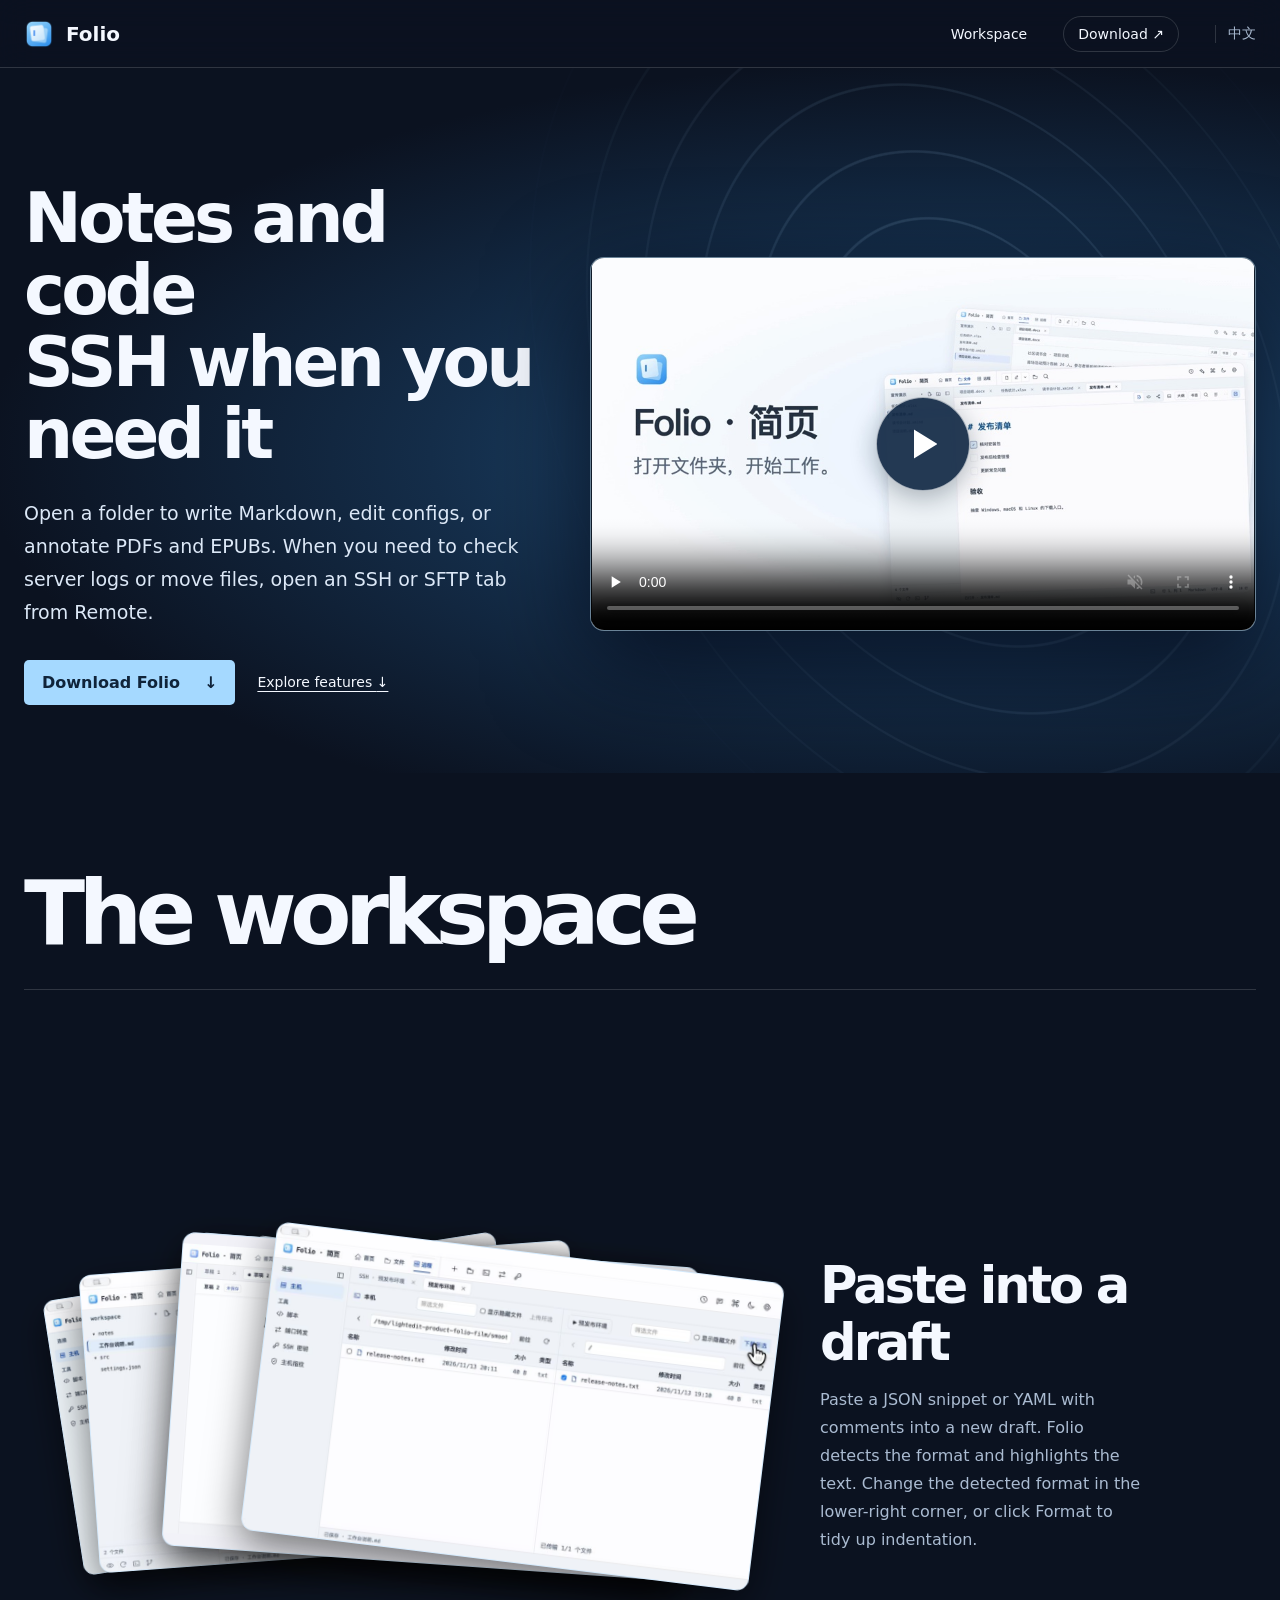
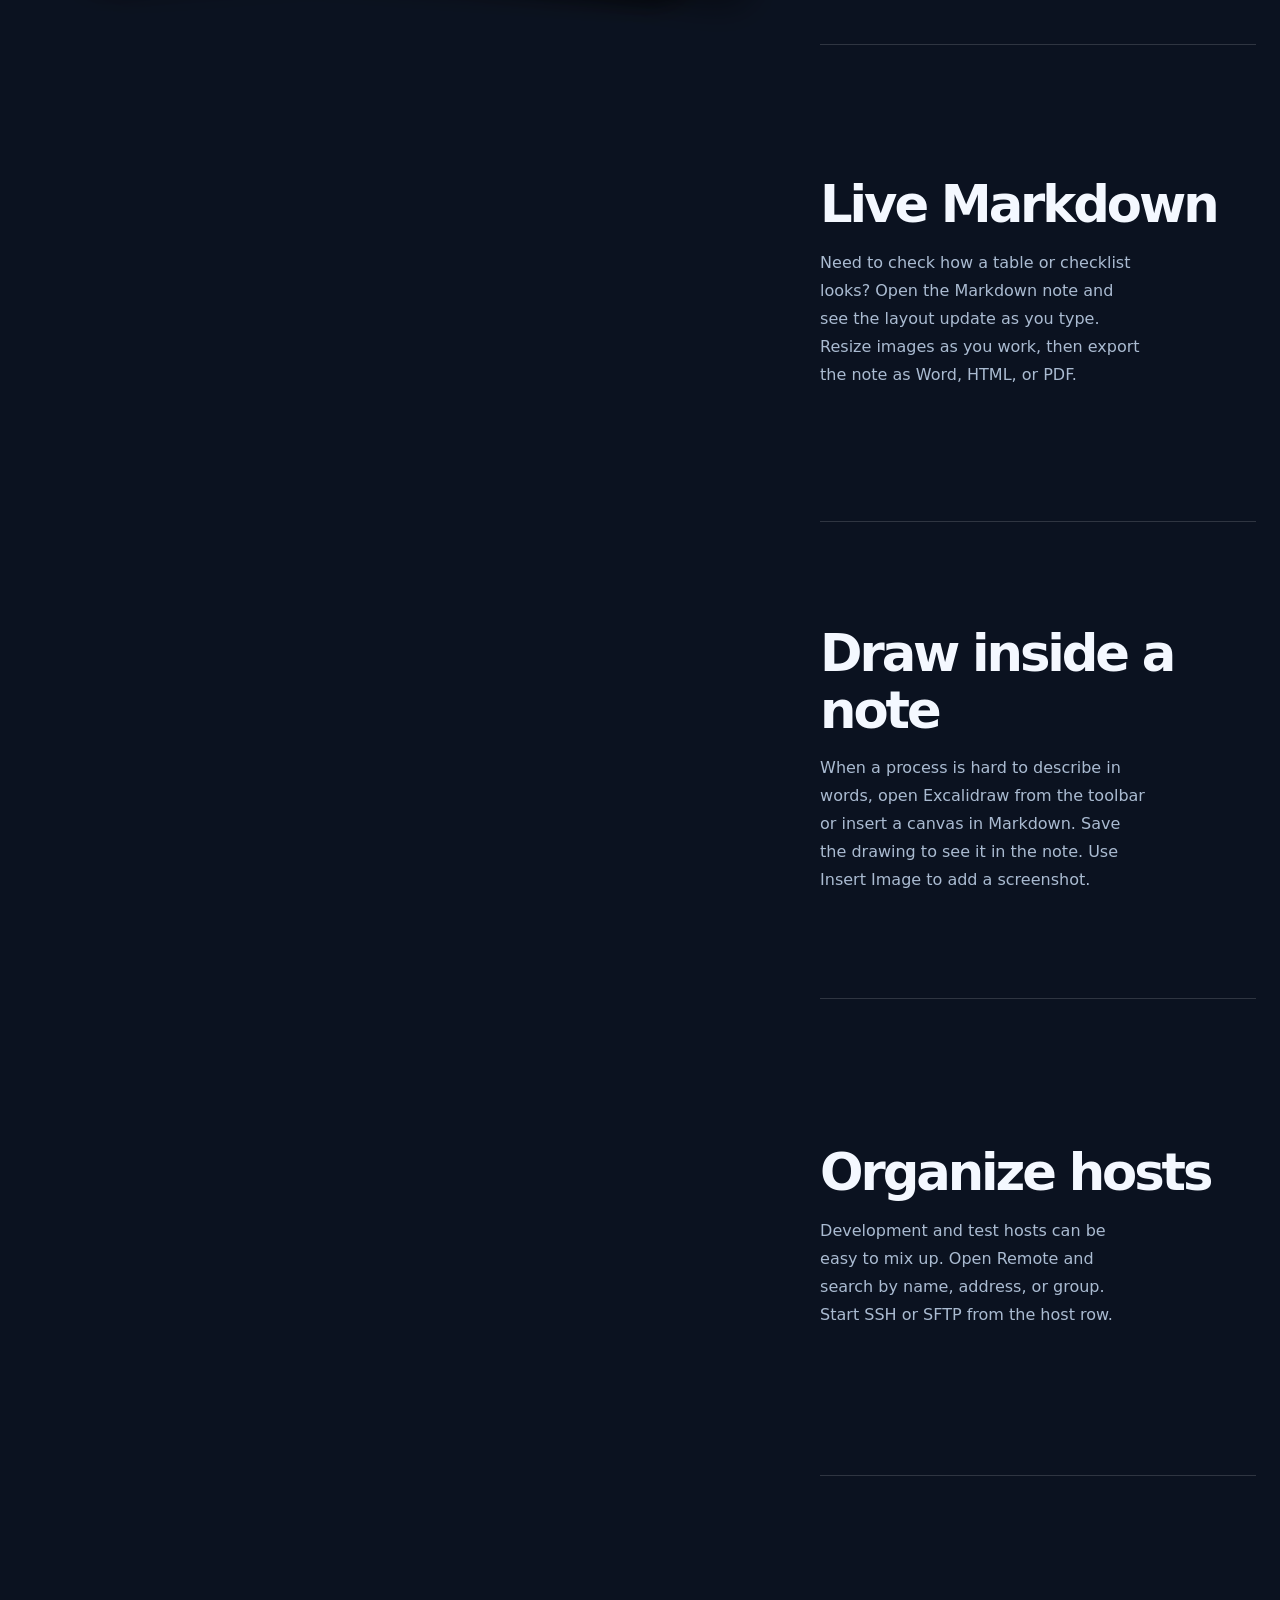
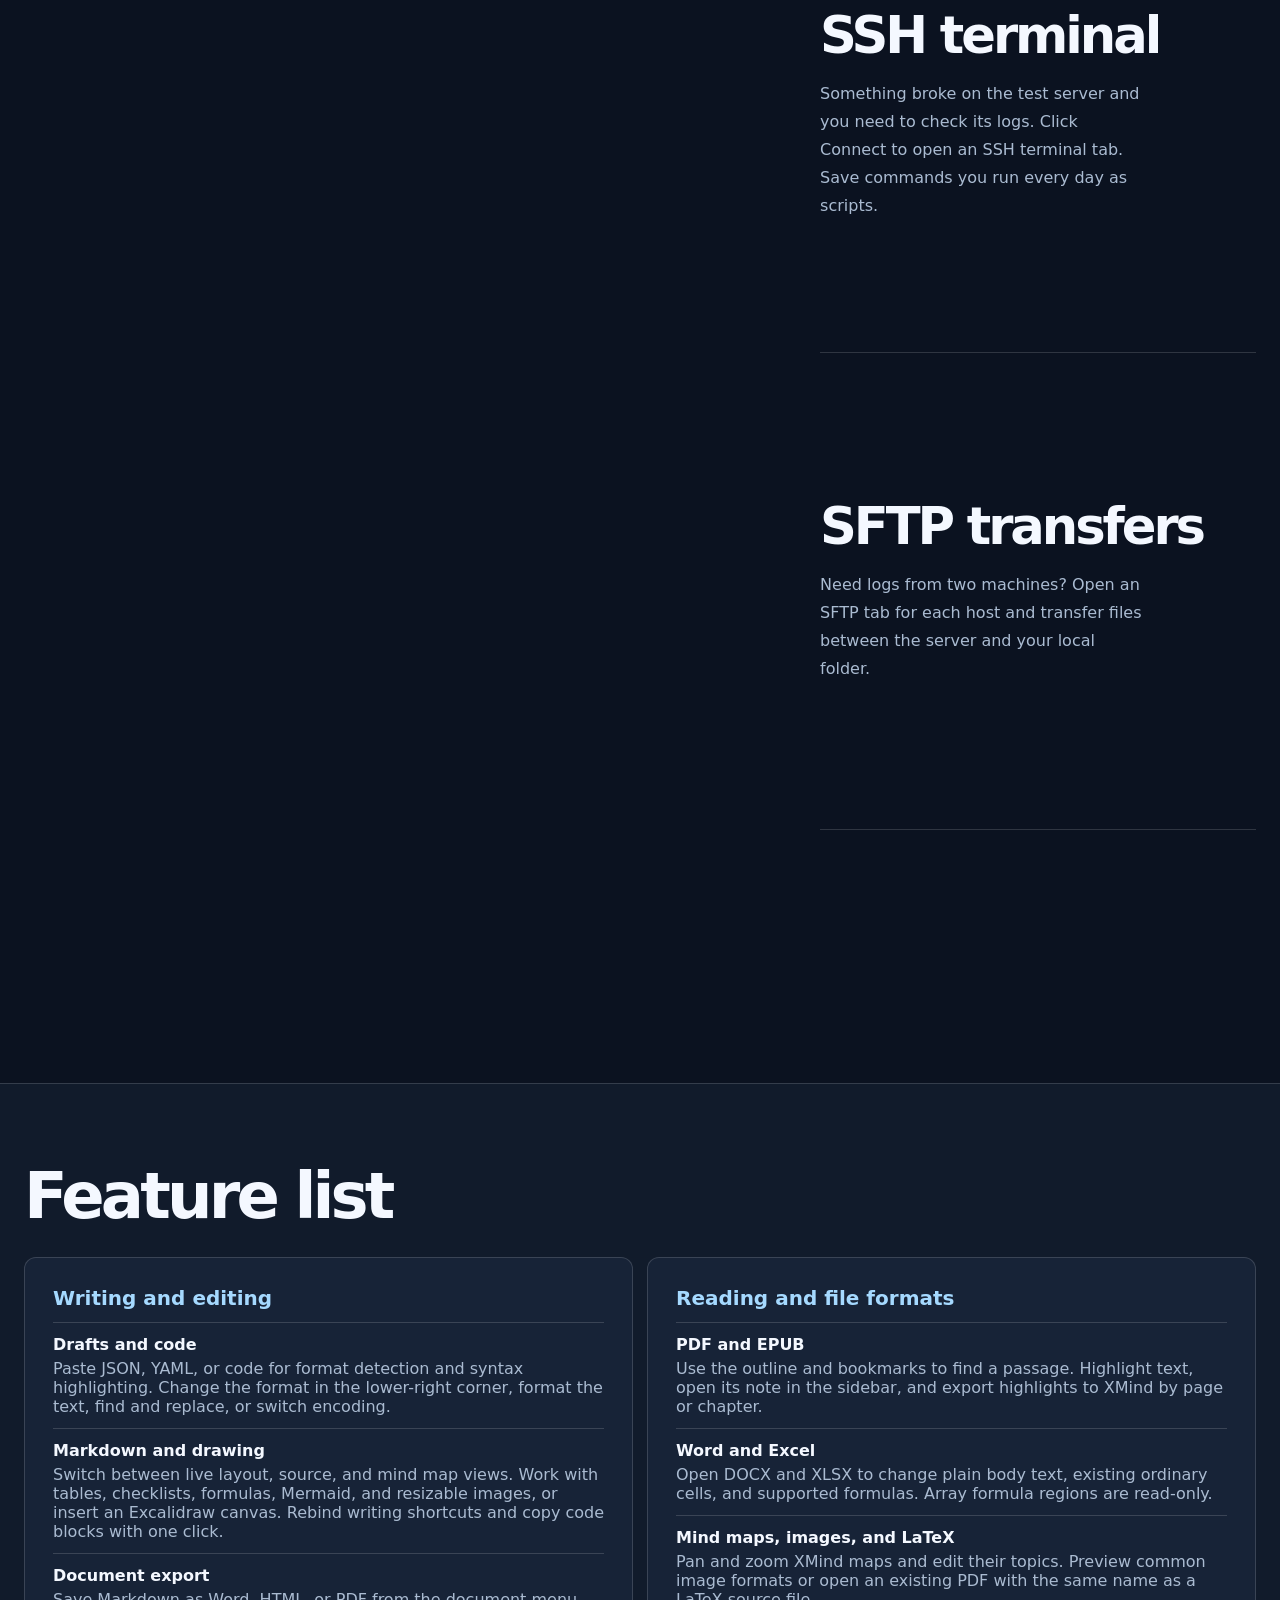
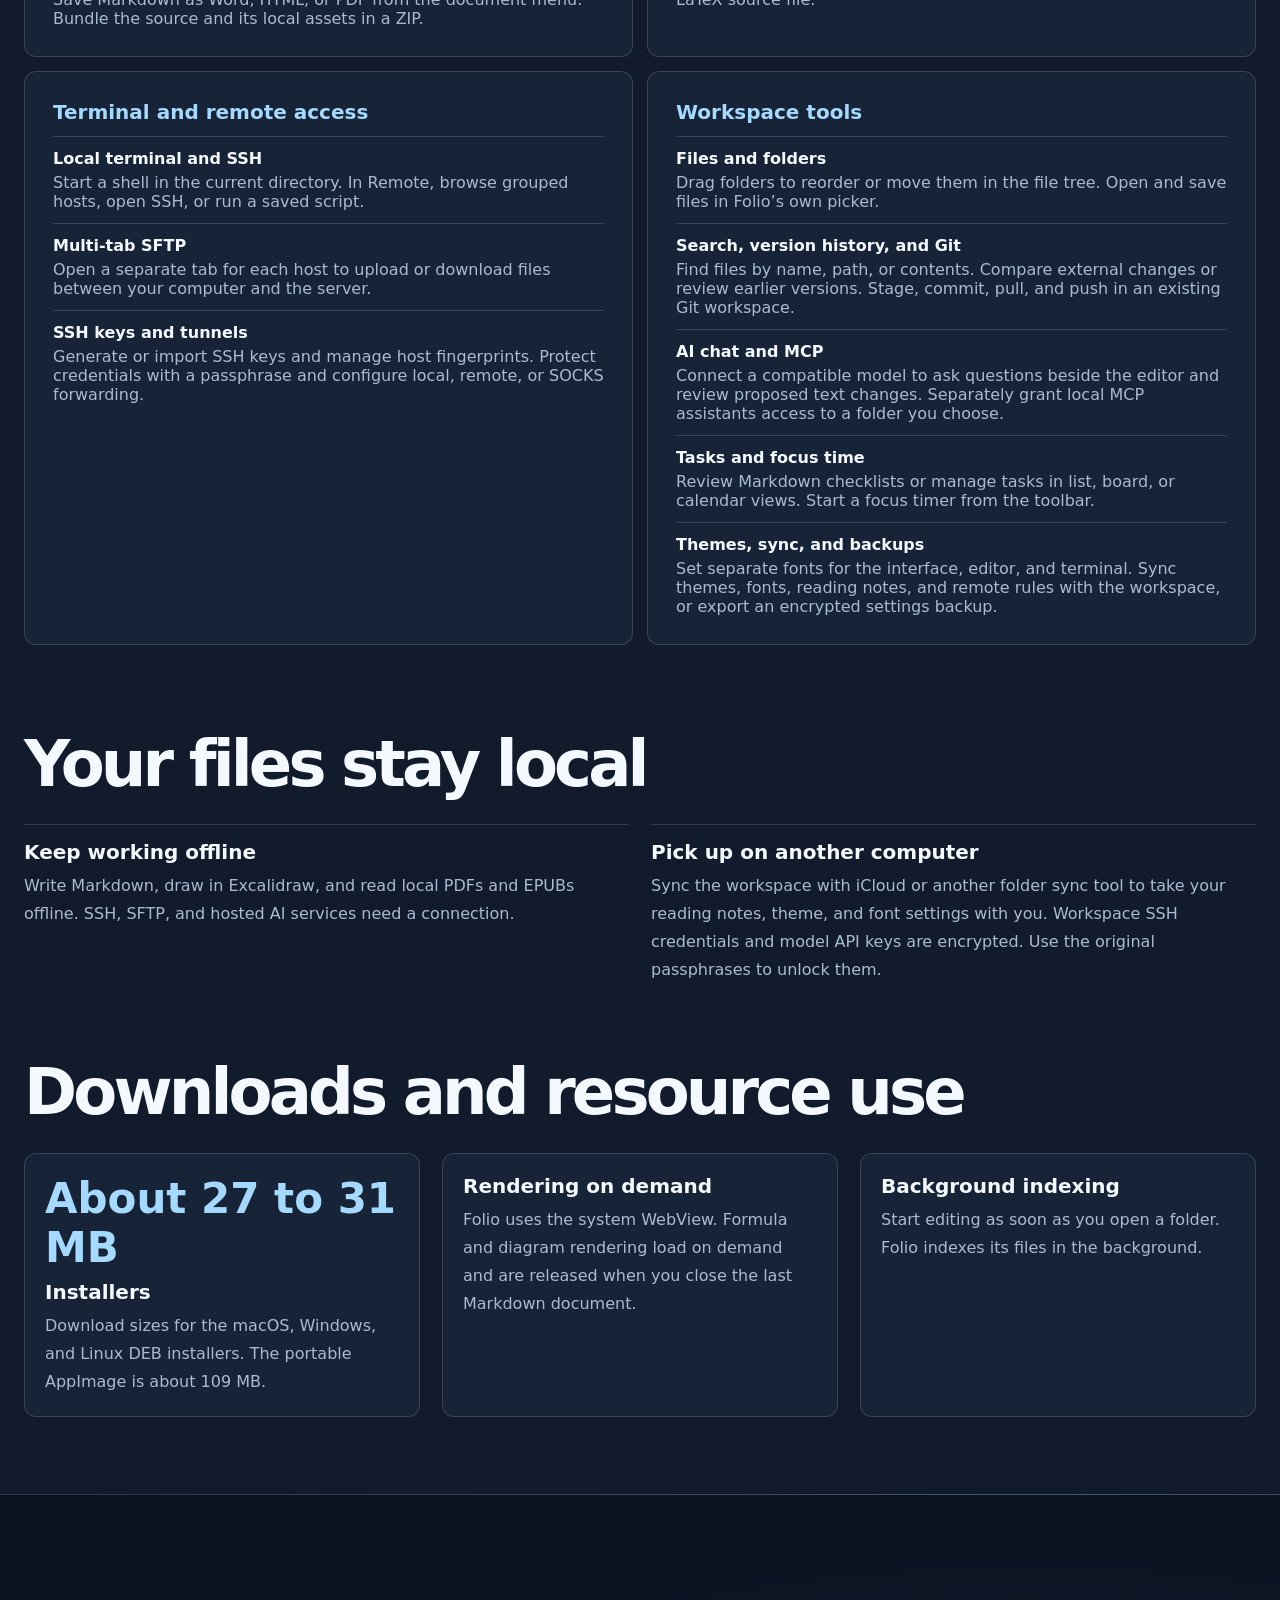
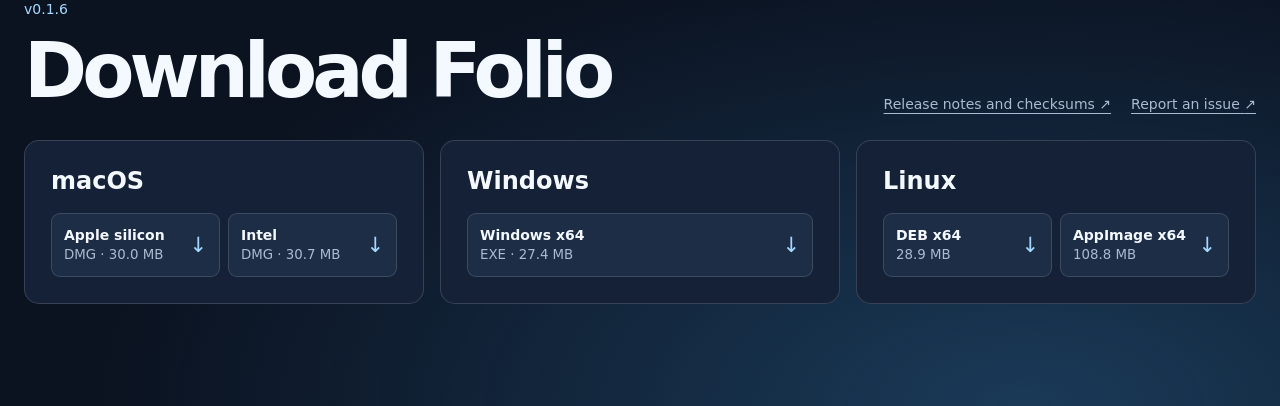
==== commit 33df7974: "refactor: 整理官网和展示资源目录" ====
--- a/en.html
+++ b/en.html
@@ -6,12 +6,12 @@
 <meta name="description" content="Folio is a local workspace for Markdown, code, PDF and EPUB notes, and remote work over SSH and SFTP.">
 <title>Folio</title>
 <link rel="alternate" hreflang="zh-CN" href="index.html">
-<link rel="icon" href="folio.png">
-<link rel="stylesheet" href="showcase.css?v=issue-links">
+<link rel="icon" href="assets/brand/folio.png">
+<link rel="stylesheet" href="assets/site/showcase.css?v=issue-links">
 </head>
 <body>
 <header class="masthead">
-  <a class="brand" href="#top"><img src="folio.png" alt="" width="30" height="30">Folio</a>
+  <a class="brand" href="#top"><img src="assets/brand/folio.png" alt="" width="30" height="30">Folio</a>
   <nav aria-label="Main navigation"><a href="#workbench">Workspace</a><a class="nav-download" href="#download">Download ↗</a><a class="language-switch" href="index.html" lang="zh-CN" hreflang="zh-CN">中文</a></nav>
 </header>
 <main id="top">
@@ -22,7 +22,7 @@
       <p>Open a folder to write Markdown, edit configs, or annotate PDFs and EPUBs. When you need to check server logs or move files, open an SSH or SFTP tab from Remote.</p>
       <div class="actions"><a class="button" href="#download">Download Folio <span aria-hidden="true">↓</span></a><a class="hero-link" href="#workbench">Explore features <span aria-hidden="true">↓</span></a></div>
     </div>
-    <div class="hero-screen"><video controls muted playsinline preload="none" poster="film-poster.jpg" width="960" height="540" aria-label="Folio product film" src="folio.mp4?v=promo2"></video><button class="hero-play" type="button" aria-label="Play the product film" hidden><span aria-hidden="true"></span></button></div>
+    <div class="hero-screen"><video controls muted playsinline preload="none" poster="assets/video/film-poster.jpg" width="960" height="540" aria-label="Folio product film" src="assets/video/folio.mp4?v=promo2"></video><button class="hero-play" type="button" aria-label="Play the product film" hidden><span aria-hidden="true"></span></button></div>
   </section>
 
   <section class="workbench" id="workbench" aria-labelledby="workbench-title">
@@ -30,12 +30,12 @@
     <div class="story">
       <figure class="story-deck" aria-label="Feature screenshots">
         <div class="deck-stack">
-          <div class="deck-card" data-depth="0" aria-hidden="false"><img src="draft.jpg" alt="Formatted Markdown after pasting into a draft" loading="lazy" width="1150" height="700"></div>
-          <div class="deck-card" data-depth="1" aria-hidden="true"><img src="markdown-poster.jpg" alt="A rendered Markdown release checklist" loading="lazy" width="1150" height="700"></div>
-          <div class="deck-card" data-depth="2" aria-hidden="true"><img src="drawing-poster.jpg" alt="An Excalidraw drawing inside a note" loading="lazy" width="1150" height="700"></div>
-          <div class="deck-card" data-depth="3" aria-hidden="true"><img src="hosts.png" alt="Hosts grouped by development and test environment" width="800" height="500"></div>
-          <div class="deck-card" data-depth="4" aria-hidden="true"><img src="ssh-terminal.png" alt="Running a command on a staging host over SSH" width="580" height="354"></div>
-          <div class="deck-card" data-depth="5" aria-hidden="true"><img src="remote-poster.jpg" alt="Local and remote files in the SFTP browser" loading="lazy" width="1150" height="700"></div>
+          <div class="deck-card" data-depth="0" aria-hidden="false"><img src="assets/screenshots/draft.jpg" alt="Formatted Markdown after pasting into a draft" loading="lazy" width="1150" height="700"></div>
+          <div class="deck-card" data-depth="1" aria-hidden="true"><img src="assets/screenshots/markdown-poster.jpg" alt="A rendered Markdown release checklist" loading="lazy" width="1150" height="700"></div>
+          <div class="deck-card" data-depth="2" aria-hidden="true"><img src="assets/screenshots/drawing-poster.jpg" alt="An Excalidraw drawing inside a note" loading="lazy" width="1150" height="700"></div>
+          <div class="deck-card" data-depth="3" aria-hidden="true"><img src="assets/screenshots/hosts.png" alt="Hosts grouped by development and test environment" width="800" height="500"></div>
+          <div class="deck-card" data-depth="4" aria-hidden="true"><img src="assets/screenshots/ssh-terminal.png" alt="Running a command on a staging host over SSH" width="580" height="354"></div>
+          <div class="deck-card" data-depth="5" aria-hidden="true"><img src="assets/screenshots/remote-poster.jpg" alt="Local and remote files in the SFTP browser" loading="lazy" width="1150" height="700"></div>
         </div>
       </figure>
       <div class="story-steps">
@@ -133,7 +133,7 @@
     </div>
   </section>
 </main>
-<script type="module" src="showcase.js"></script>
-<script type="module" src="film-controls.js"></script>
+<script type="module" src="assets/site/showcase.js"></script>
+<script type="module" src="assets/site/film-controls.js"></script>
 </body>
 </html>
--- a/assets/site/showcase.css
+++ b/assets/site/showcase.css
@@ -0,0 +1,79 @@
+:root{color-scheme:dark;--night:#0b1220;--ink:#f4f8ff;--muted:#aabbd1;--accent:#a5d9ff;--line:#ffffff26;font-family:Inter,"PingFang SC","Microsoft YaHei",system-ui,sans-serif;color:var(--ink);background:var(--night)}
+*{box-sizing:border-box}body{margin:0}a{color:inherit;text-underline-offset:4px}button{font:inherit}:focus-visible{outline:2px solid var(--accent);outline-offset:5px}img,video{max-width:100%}h1,h2,h3,p,figure{margin:0}p{line-height:1.75;color:var(--muted)}section,article[id]{scroll-margin-top:76px}
+.masthead{height:68px;display:flex;align-items:center;justify-content:space-between;gap:10px;padding-inline:max(24px,calc((100vw - 1280px)/2));background:#0b1220e8;border-bottom:1px solid var(--line);position:sticky;top:0;z-index:8;backdrop-filter:blur(16px)}
+.brand,.masthead nav{display:flex;align-items:center;gap:12px}.brand{font-size:20px;font-weight:740;text-decoration:none;white-space:nowrap}.brand span{font-size:13px;color:var(--muted);font-weight:500}.masthead nav{gap:clamp(12px,3vw,36px);font-size:14px}.masthead nav a{text-decoration:none}.nav-download{border:1px solid var(--line);border-radius:30px;padding:9px 14px}
+.hero{position:relative;isolation:isolate;overflow:hidden;padding:clamp(64px,9vw,145px) max(24px,calc((100vw - 1280px)/2)) 68px;min-height:650px;display:grid;grid-template-columns:minmax(360px,.8fr) minmax(0,1fr);align-items:center;gap:34px;background:radial-gradient(ellipse at 75% 55%,#245582 0,#142d49 39%,transparent 72%)}
+.hero-orbit{position:absolute;z-index:-1;left:43%;top:-33%;width:65%;height:160%;transform:rotate(-28deg);background:repeating-radial-gradient(ellipse at center,transparent 0 35px,#afdcff26 36px 37px,transparent 38px 52px);mask-image:radial-gradient(ellipse,#000 19%,transparent 72%);pointer-events:none}
+.hero h1{font-size:clamp(60px,7.4vw,113px);letter-spacing:-.085em;line-height:1.04;font-weight:850}.hero em{font-style:normal;color:inherit}.hero p{margin-top:26px;font-size:clamp(15px,1.6vw,19px);color:#dce8f7}.actions{display:flex;gap:22px;align-items:center;flex-wrap:wrap;margin-top:30px}.button{display:inline-flex;gap:24px;align-items:center;background:var(--accent);color:#10243a;text-decoration:none;border-radius:5px;padding:13px 18px;font-weight:750}.button:hover{background:#c8eaff}.hero-link{font-size:14px}.hero-screen{min-width:0}.hero-screen video{display:block;width:100%;height:auto;aspect-ratio:16/9;border-radius:14px;border:1px solid #c0e5ff82;box-shadow:0 30px 100px #02020caa;background:#111c2a}
+.workbench{max-width:1280px;width:calc(100% - 48px);margin:0 auto;padding:95px 0 76px}.section-head{display:flex;justify-content:space-between;align-items:end;gap:18px;border-bottom:1px solid var(--line);padding-bottom:30px}.section-head h2{font-size:clamp(44px,7vw,94px);line-height:1.02;letter-spacing:-.075em}.section-head p{margin-bottom:4px}
+
+.story{--step-height:clamp(300px,53vh,540px);--deck-height:max(var(--step-height),calc(100svh - 68px));display:grid;grid-template-columns:minmax(0,1.65fr) minmax(0,1fr);gap:clamp(24px,6vw,90px);align-items:start}
+.story-steps{grid-area:1/2}.story-step{min-height:var(--step-height);display:flex;flex-direction:column;justify-content:center;padding:40px 0;border-bottom:1px solid var(--line)}
+.story-step h3{font-size:clamp(28px,4vw,58px);line-height:1.1;letter-spacing:-.06em;margin-bottom:16px}.story-step p{max-width:32ch}
+.story-deck{grid-area:1/1;position:sticky;top:68px;min-width:0;min-height:var(--deck-height);display:grid;align-items:center;padding:12px 13%}
+.deck-stack{position:relative;isolation:isolate;aspect-ratio:1.65;perspective:1100px}
+.deck-card{position:absolute;inset:0;display:grid;place-items:center;background:#f2f2f8;border:1px solid #a5d9ff66;border-radius:13px;box-shadow:0 14px 42px #0008;overflow:hidden;will-change:transform}
+.deck-card img{display:block;width:100%;height:auto;max-height:100%;object-fit:contain;pointer-events:none}
+.deck-card[data-depth="0"]{z-index:6;transform:none}
+.deck-card[data-depth="1"]{z-index:5;transform:translateX(13%) rotateZ(6deg) scale(.96)}
+.deck-card[data-depth="2"]{z-index:4;transform:translateX(-13%) rotateZ(-6deg) scale(.93)}
+.deck-card[data-depth="3"]{z-index:3;transform:translateX(20%) rotateZ(10deg) scale(.88)}
+.deck-card[data-depth="4"]{z-index:2;transform:translateX(-20%) rotateZ(-10deg) scale(.86)}
+.deck-card[data-depth="5"]{z-index:1;transform:translateY(-8%) scale(.86)}
+.performance .grid article{background:#172337;border:1px solid var(--line);border-radius:12px;padding:20px}.performance strong{display:block;color:var(--accent);font-size:clamp(26px,4vw,42px);margin-bottom:8px}.additional{margin-top:58px}
+.detail-band{background:#111b2b;border-top:1px solid var(--line);padding:clamp(36px,6vw,84px) max(24px,calc((100vw - 1280px)/2))}
+.detail-band h2{font-size:clamp(34px,5vw,64px);letter-spacing:-.06em;line-height:1.12;margin-bottom:24px}
+.detail-band h3{font-size:20px;margin-bottom:8px}
+.grid{display:grid;grid-template-columns:repeat(3,minmax(0,1fr));gap:22px}.grid article{padding:15px 0;border-top:1px solid var(--line)}
+@media(max-width:780px){.hero{grid-template-columns:1fr;gap:42px;min-height:auto;padding-bottom:55px}.hero h1{font-size:clamp(52px,12vw,84px)}.workbench{padding-top:52px}.grid{grid-template-columns:repeat(2,minmax(0,1fr))}}
+@media(max-width:640px){.story{display:block}.story-deck{z-index:4;top:68px;min-height:0;margin:0 -8px;padding:20px 15% 14px;background:#0b1220f2}.story-step[id]{min-height:250px;scroll-margin-top:calc(68px + 43vw + 70px)}.story-step p{max-width:none}}
+@media(max-width:460px){.masthead{padding-inline:16px}.brand{gap:6px}.brand span{display:none}.hero{padding-inline:18px}.workbench{width:calc(100% - 36px)}.grid{grid-template-columns:1fr}.detail-band{padding-inline:18px}}
+
+/* 首末段与卡片堆使用同一条中心线。 */
+.story-steps{padding-block:calc((var(--deck-height) - var(--step-height))/2)}
+@media(max-width:640px){.story-steps{padding-block:0 clamp(80px,20svh,180px)}}
+
+.download-section{padding:clamp(54px,8vw,112px) max(24px,calc((100vw - 1280px)/2));border-top:1px solid var(--line);background:radial-gradient(ellipse at 80% 100%,#1a3a58 0,transparent 64%),#0b1220}
+.download-heading{display:flex;align-items:end;justify-content:space-between;gap:20px;margin-bottom:28px}
+.download-heading h2{font-size:clamp(38px,6vw,76px);letter-spacing:-.065em;line-height:1.08}
+.download-version{color:var(--accent);font-size:14px;margin-bottom:8px}
+.download-links{display:flex;flex-wrap:wrap;gap:10px 20px}
+.release-link{font-size:14px;color:var(--muted)}
+.download-platforms{display:grid;grid-template-columns:repeat(3,minmax(0,1fr));gap:16px}
+.download-platform{padding:clamp(14px,2.2vw,26px);border-radius:15px;border:1px solid var(--line);background:#152136}
+.download-platform h3{font-size:24px;margin-bottom:18px}
+.download-options{display:grid;grid-auto-flow:column;grid-auto-columns:minmax(0,1fr);gap:8px}
+.download-build{display:flex;align-items:center;gap:10px;min-height:64px;padding:10px 12px;border:1px solid #ffffff24;border-radius:9px;background:#1c2d45;text-decoration:none;transition:background .18s,border-color .18s}
+.download-build:hover{background:#263c58;border-color:#a5d9ff80}
+.download-build strong,.download-build small{display:block}
+.download-build strong{font-size:14px}.download-build small{color:var(--muted);margin-top:4px}
+.download-arrow{margin-left:auto;color:var(--accent);font-size:21px}
+@media(max-width:780px){.download-platforms{grid-template-columns:1fr}.download-heading{align-items:start;flex-direction:column;gap:12px}}
+@media(prefers-reduced-motion:reduce){.download-build{transition:none}}
+
+@media(min-width:781px) and (max-width:1050px){.download-build{padding-inline:8px;gap:4px}.download-build strong{font-size:12px}.download-build small{font-size:11px}}
+
+.language-switch{padding-inline-start:12px;border-inline-start:1px solid var(--line);color:var(--muted)}
+html[lang=en] .hero h1{font-size:clamp(46px,5.4vw,79px);letter-spacing:-.055em}
+@media(max-width:460px){.masthead nav{gap:9px;font-size:12px}.nav-download{padding-inline:8px}.language-switch{padding-inline-start:8px}}
+
+.local-files{margin-bottom:58px}
+.local-files .grid{grid-template-columns:repeat(2,minmax(0,1fr))}
+@media(max-width:640px){.local-files .grid{grid-template-columns:1fr}}
+
+.hero-screen{position:relative}
+.hero-play:not([hidden]){position:absolute;inset:50% auto auto 50%;transform:translate(-50%,-50%);display:grid;place-items:center;width:clamp(62px,10vw,94px);aspect-ratio:1;padding:0;border:1px solid #fff9;border-radius:50%;background:#142b46ed;box-shadow:0 6px 26px #07152550;cursor:pointer}
+.hero-play:hover{background:#225589}
+.hero-play:focus-visible{outline:3px solid #72b9f8;outline-offset:4px}
+.hero-play span{width:26%;height:32%;margin-left:5%;background:#fff;clip-path:polygon(0 0,100% 50%,0 100%)}
+
+.additional{margin:0 0 clamp(44px,7vw,84px)}
+.feature-groups{display:grid;grid-template-columns:repeat(2,minmax(0,1fr));gap:14px}
+.feature-group{padding:clamp(16px,2.4vw,28px);border:1px solid var(--line);border-radius:12px;background:#172337}
+.feature-group h3{color:var(--accent);margin:0 0 12px}
+.feature-group dl{margin:0}
+.feature-group dl>div{padding:12px 0;border-top:1px solid var(--line)}
+.feature-group dl>div:last-child{padding-bottom:0}
+.feature-group dt{font-weight:700}
+.feature-group dd{margin:5px 0 0;color:var(--muted)}
+@media(max-width:640px){.feature-groups{grid-template-columns:1fr}}
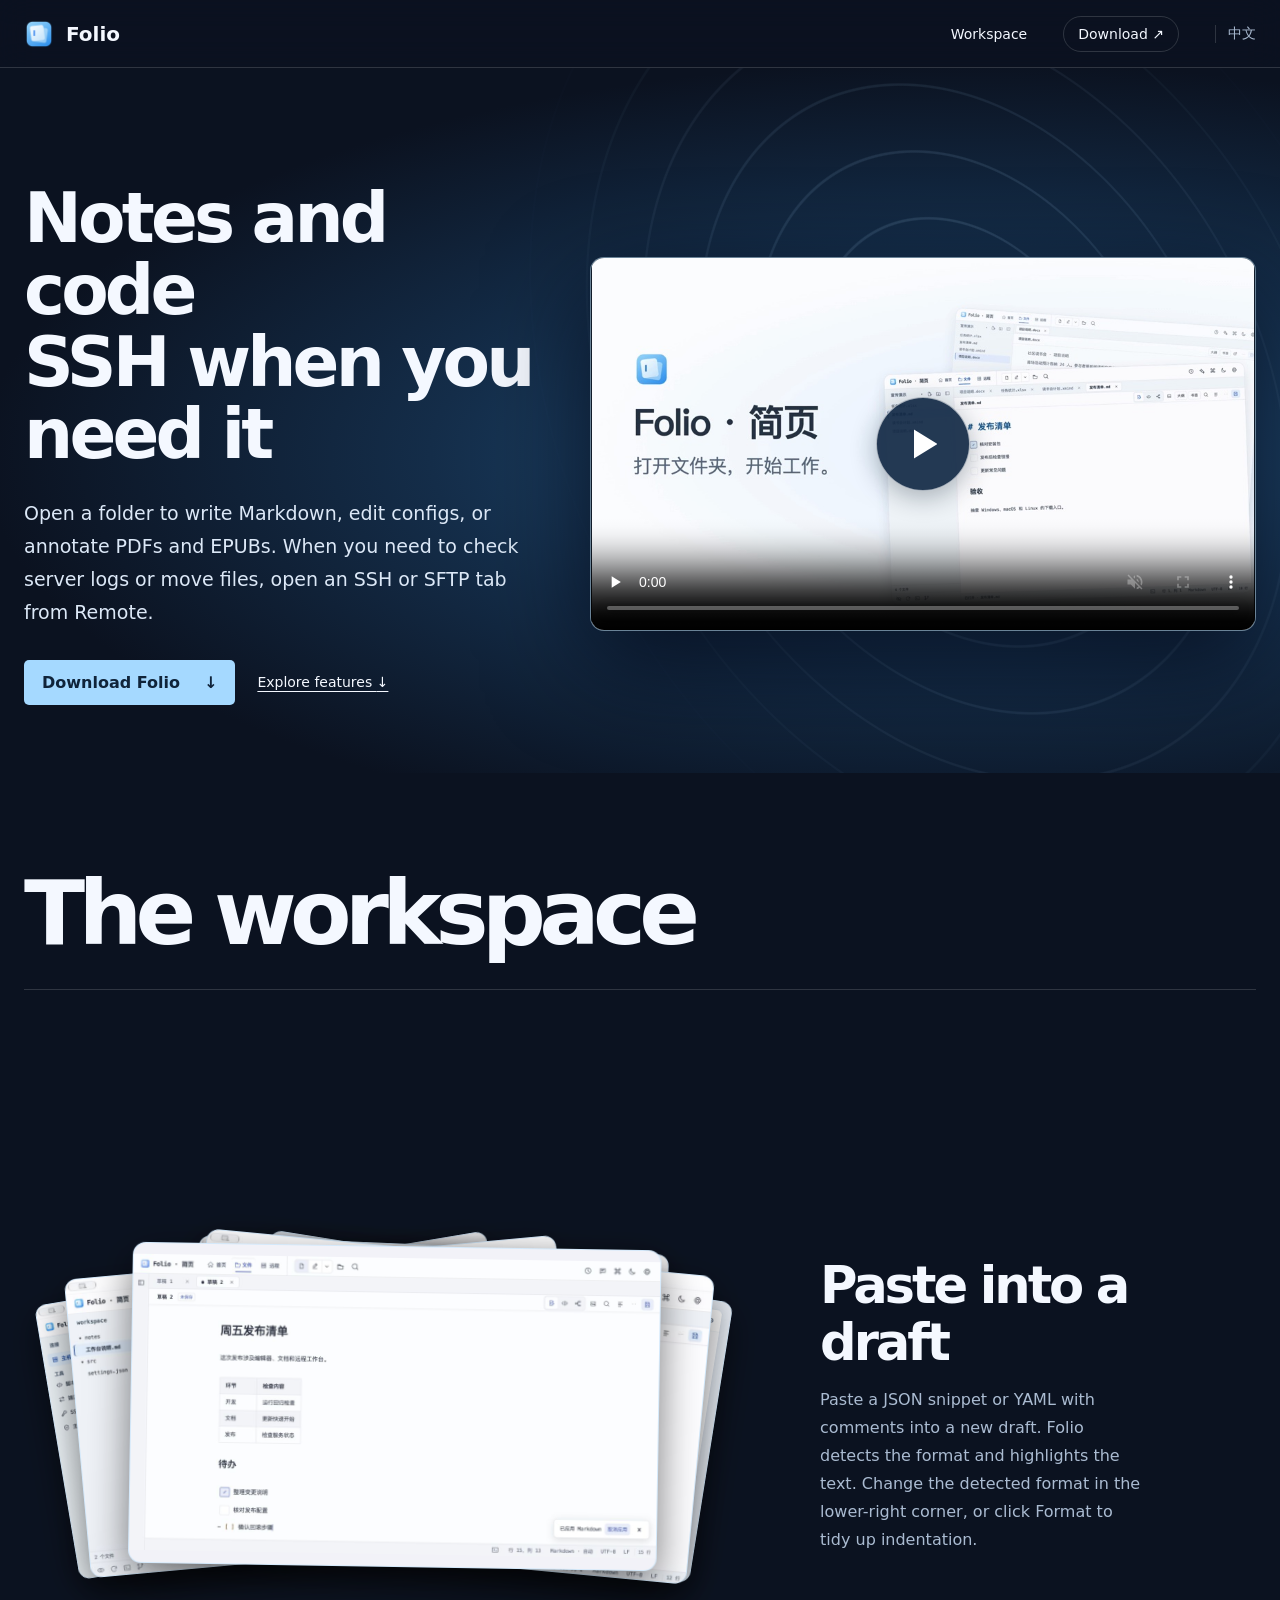
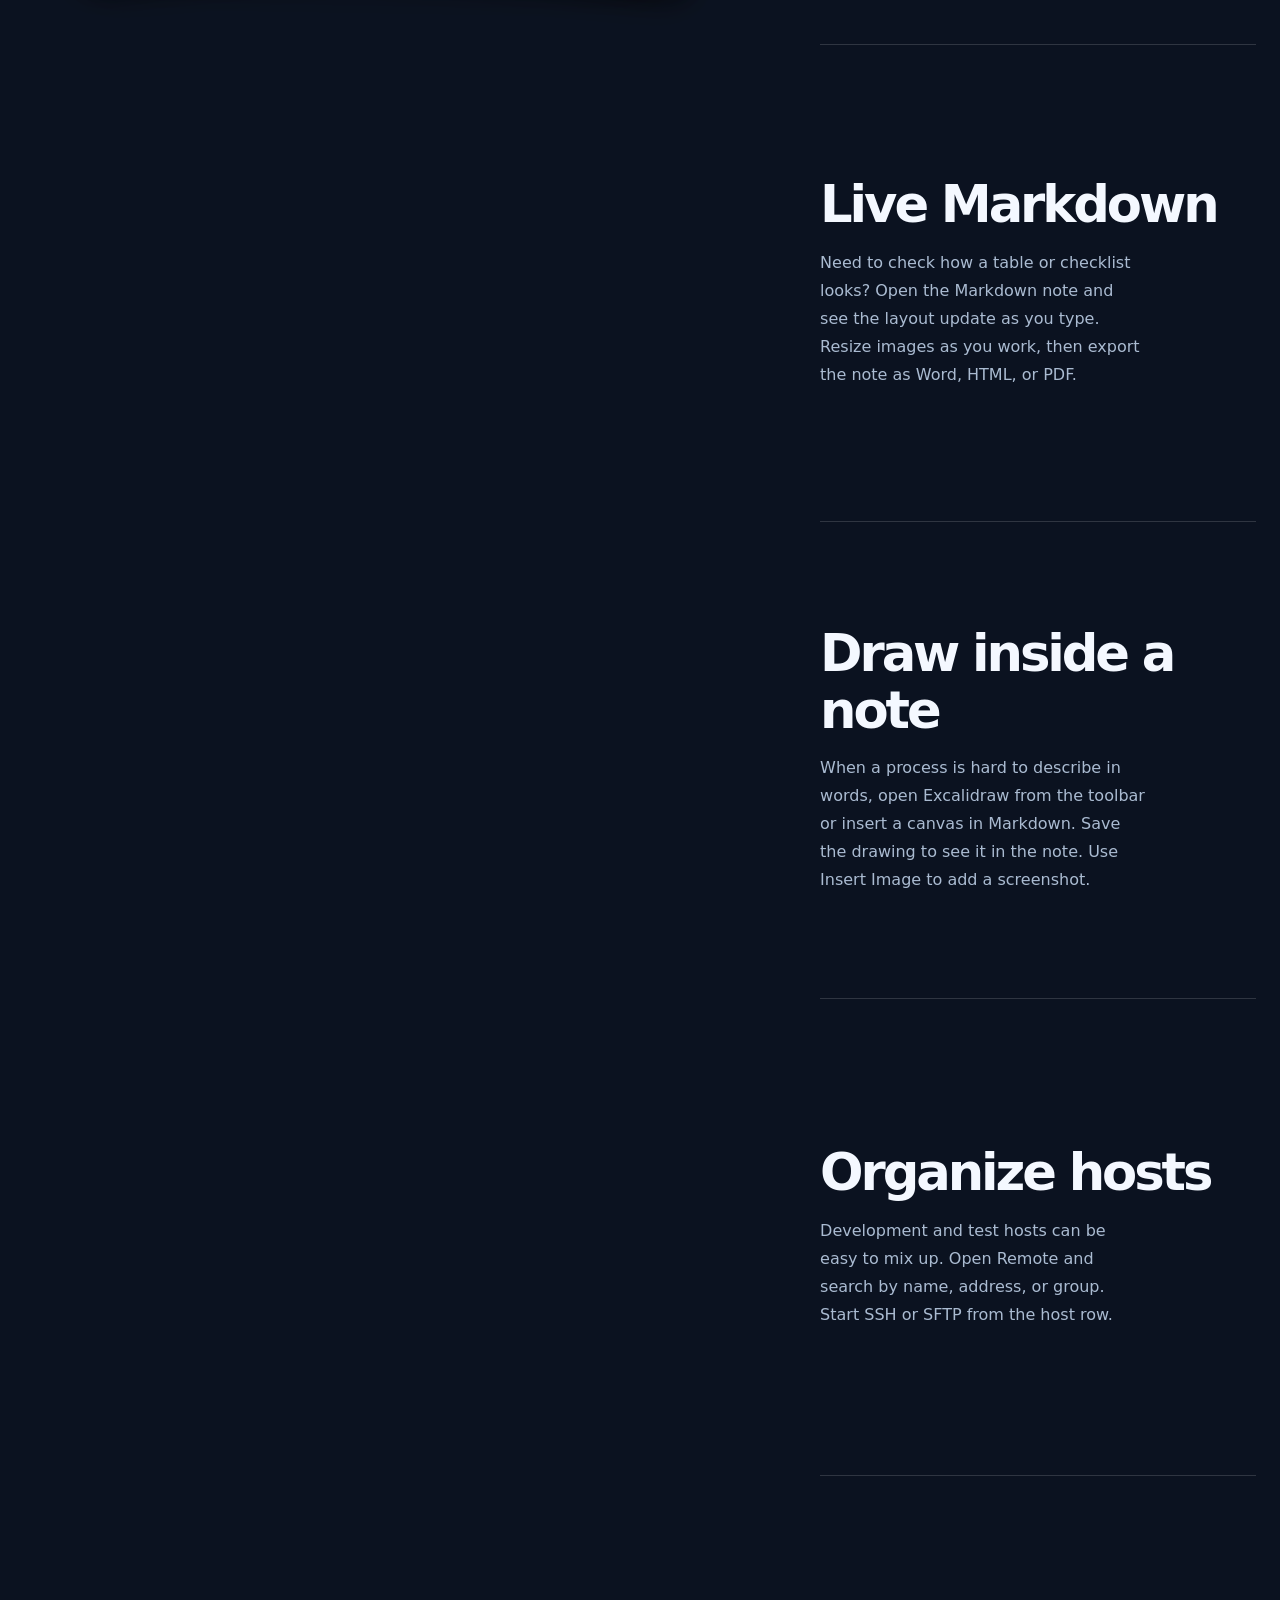
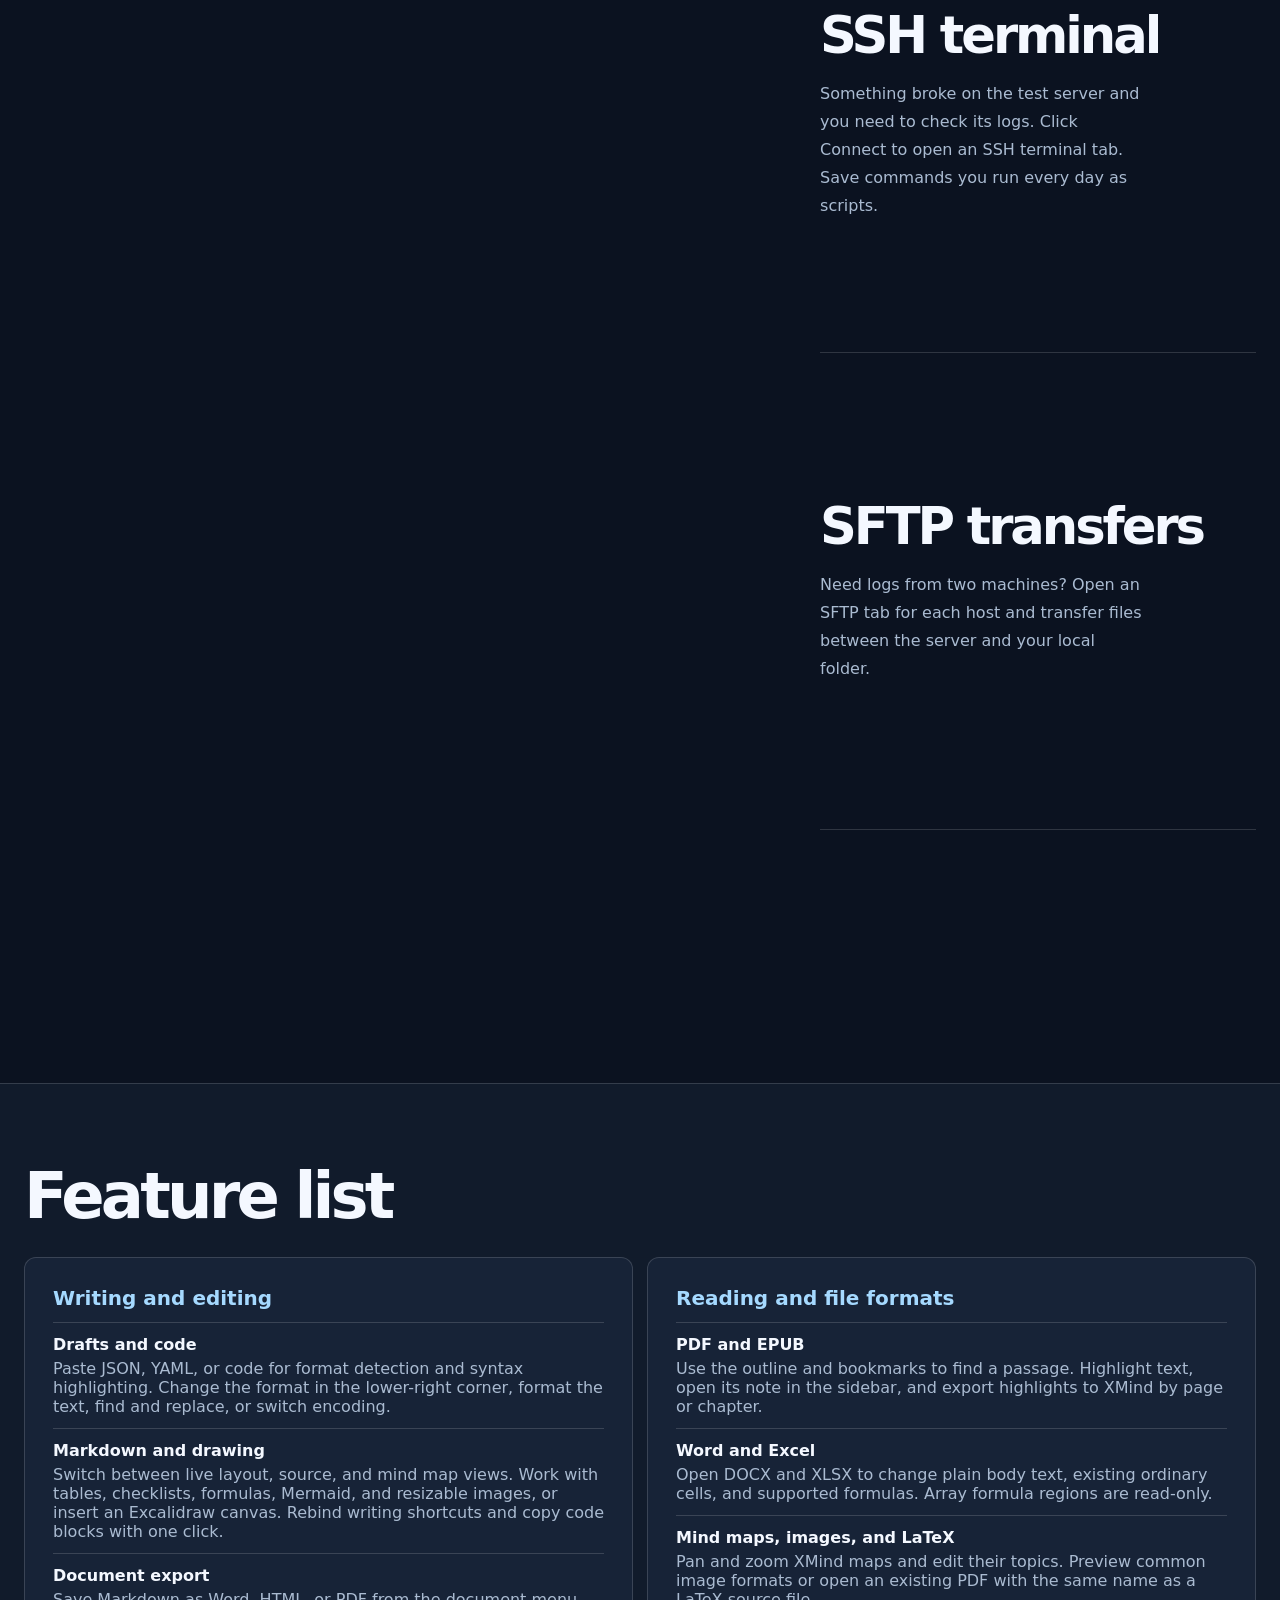
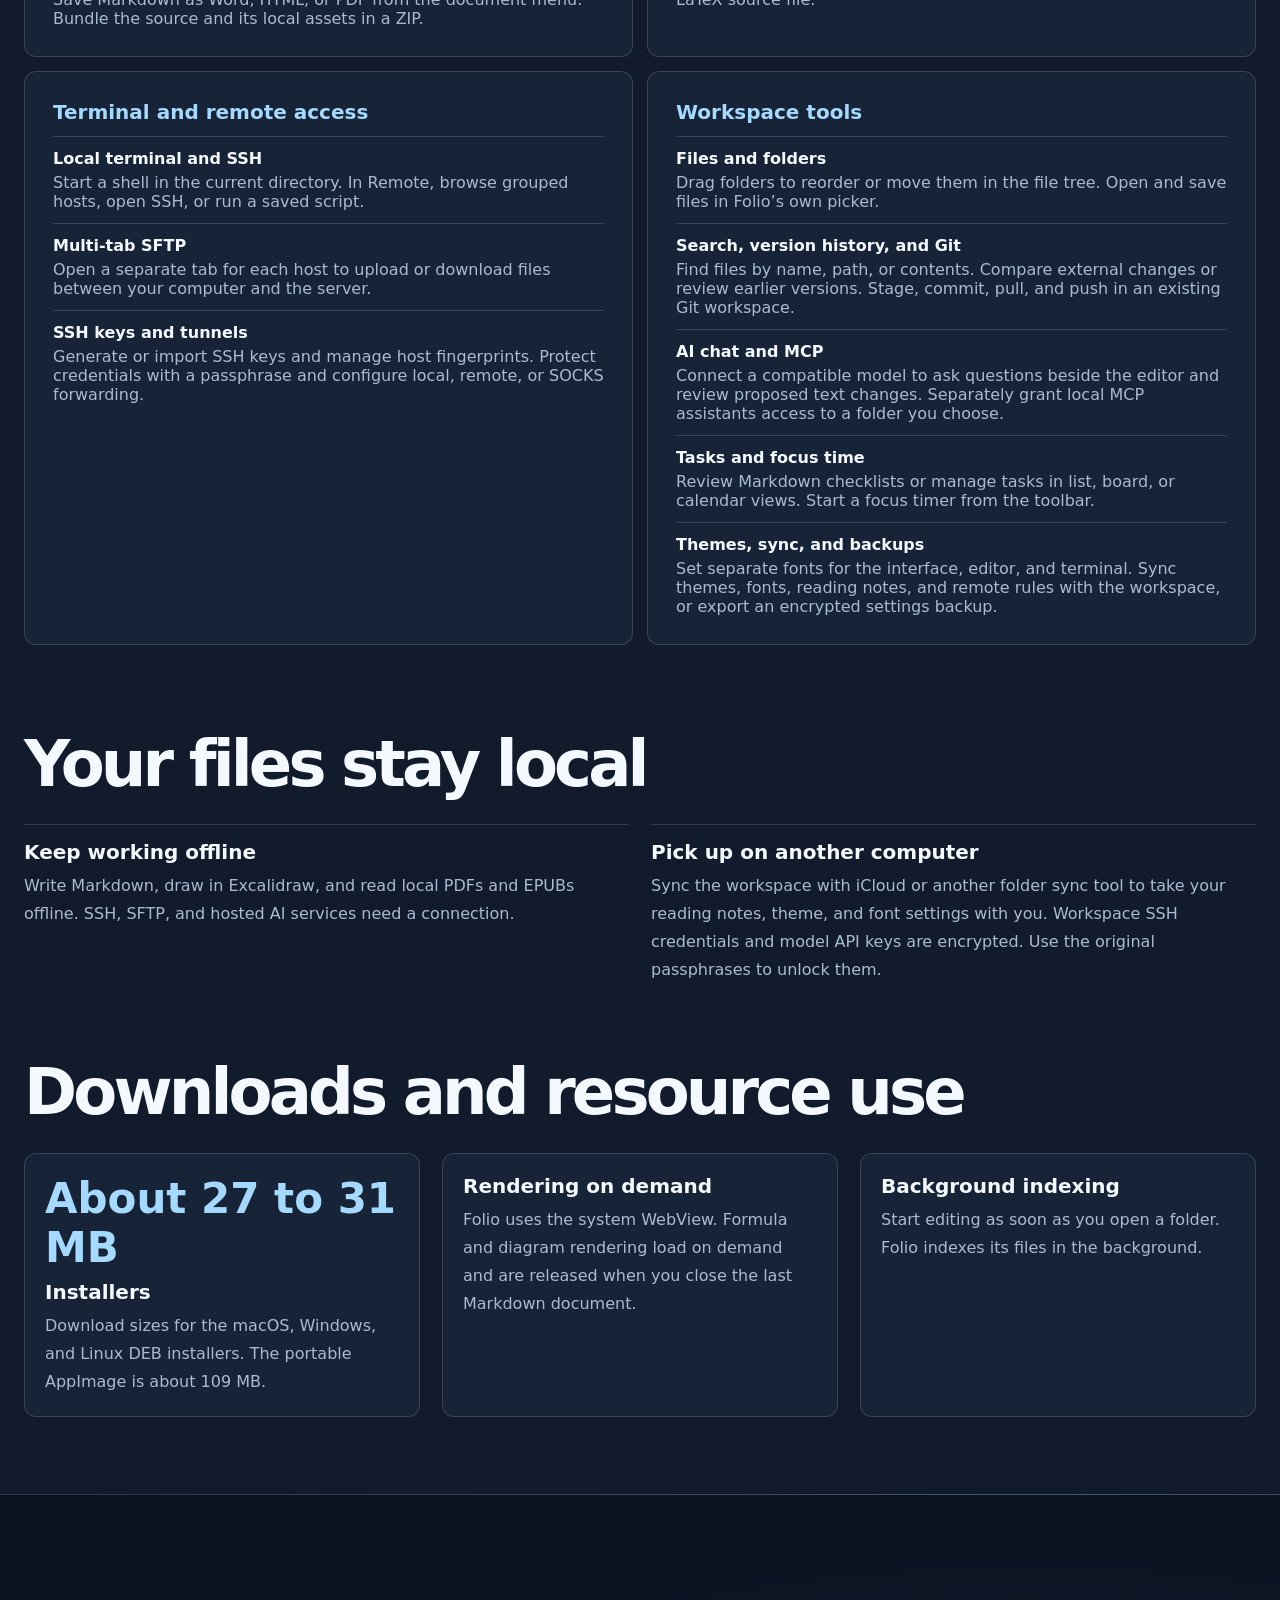
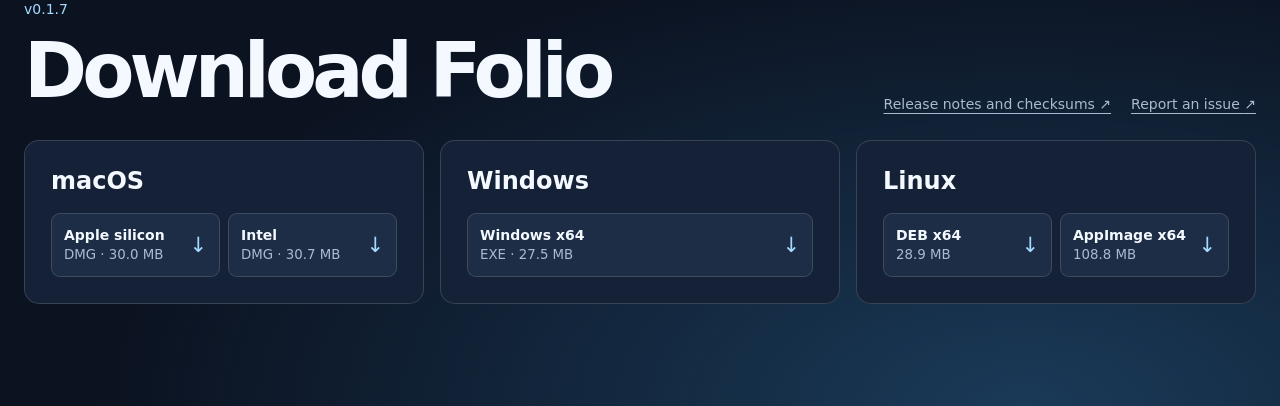
==== commit c3a6ba0f: "docs: 更新 Folio 0.1.7 双语官网和下载" ====
--- a/en.html
+++ b/en.html
@@ -106,28 +106,28 @@
   </div>
   <section class="download-section" id="download" aria-labelledby="download-title">
     <header class="download-heading">
-      <div><p class="download-version">v0.1.6</p><h2 id="download-title">Download Folio</h2></div>
+      <div><p class="download-version">v0.1.7</p><h2 id="download-title">Download Folio</h2></div>
       <div class="download-links">
-        <a class="release-link" href="https://github.com/bujiuzhi/Folio/releases/tag/v0.1.6">Release notes and checksums ↗</a>
+        <a class="release-link" href="https://github.com/bujiuzhi/Folio/releases/tag/v0.1.7">Release notes and checksums ↗</a>
         <a class="release-link" href="https://github.com/bujiuzhi/Folio/issues">Report an issue <span aria-hidden="true">↗</span></a>
       </div>
     </header>
     <div class="download-platforms">
       <article class="download-platform"><h3>macOS</h3>
         <div class="download-options">
-        <a class="download-build" href="https://github.com/bujiuzhi/Folio/releases/download/v0.1.6/Folio_0.1.6_aarch64.dmg"><span><strong>Apple silicon</strong><small>DMG · 30.0 MB</small></span><span class="download-arrow">↓</span></a>
-        <a class="download-build" href="https://github.com/bujiuzhi/Folio/releases/download/v0.1.6/Folio_0.1.6_x64.dmg"><span><strong>Intel</strong><small>DMG · 30.7 MB</small></span><span class="download-arrow">↓</span></a>
+        <a class="download-build" href="https://github.com/bujiuzhi/Folio/releases/download/v0.1.7/Folio_0.1.7_aarch64.dmg"><span><strong>Apple silicon</strong><small>DMG · 30.0 MB</small></span><span class="download-arrow">↓</span></a>
+        <a class="download-build" href="https://github.com/bujiuzhi/Folio/releases/download/v0.1.7/Folio_0.1.7_x64.dmg"><span><strong>Intel</strong><small>DMG · 30.7 MB</small></span><span class="download-arrow">↓</span></a>
         </div>
       </article>
       <article class="download-platform"><h3>Windows</h3>
         <div class="download-options">
-        <a class="download-build" href="https://github.com/bujiuzhi/Folio/releases/download/v0.1.6/Folio_0.1.6_x64-setup.exe"><span><strong>Windows x64</strong><small>EXE · 27.4 MB</small></span><span class="download-arrow">↓</span></a>
+        <a class="download-build" href="https://github.com/bujiuzhi/Folio/releases/download/v0.1.7/Folio_0.1.7_x64-setup.exe"><span><strong>Windows x64</strong><small>EXE · 27.5 MB</small></span><span class="download-arrow">↓</span></a>
         </div>
       </article>
       <article class="download-platform"><h3>Linux</h3>
         <div class="download-options">
-        <a class="download-build" href="https://github.com/bujiuzhi/Folio/releases/download/v0.1.6/Folio_0.1.6_amd64.deb"><span><strong>DEB x64</strong><small>28.9 MB</small></span><span class="download-arrow">↓</span></a>
-        <a class="download-build" href="https://github.com/bujiuzhi/Folio/releases/download/v0.1.6/Folio_0.1.6_amd64.AppImage"><span><strong>AppImage x64</strong><small>108.8 MB</small></span><span class="download-arrow">↓</span></a>
+        <a class="download-build" href="https://github.com/bujiuzhi/Folio/releases/download/v0.1.7/Folio_0.1.7_amd64.deb"><span><strong>DEB x64</strong><small>28.9 MB</small></span><span class="download-arrow">↓</span></a>
+        <a class="download-build" href="https://github.com/bujiuzhi/Folio/releases/download/v0.1.7/Folio_0.1.7_amd64.AppImage"><span><strong>AppImage x64</strong><small>108.8 MB</small></span><span class="download-arrow">↓</span></a>
         </div>
       </article>
     </div>
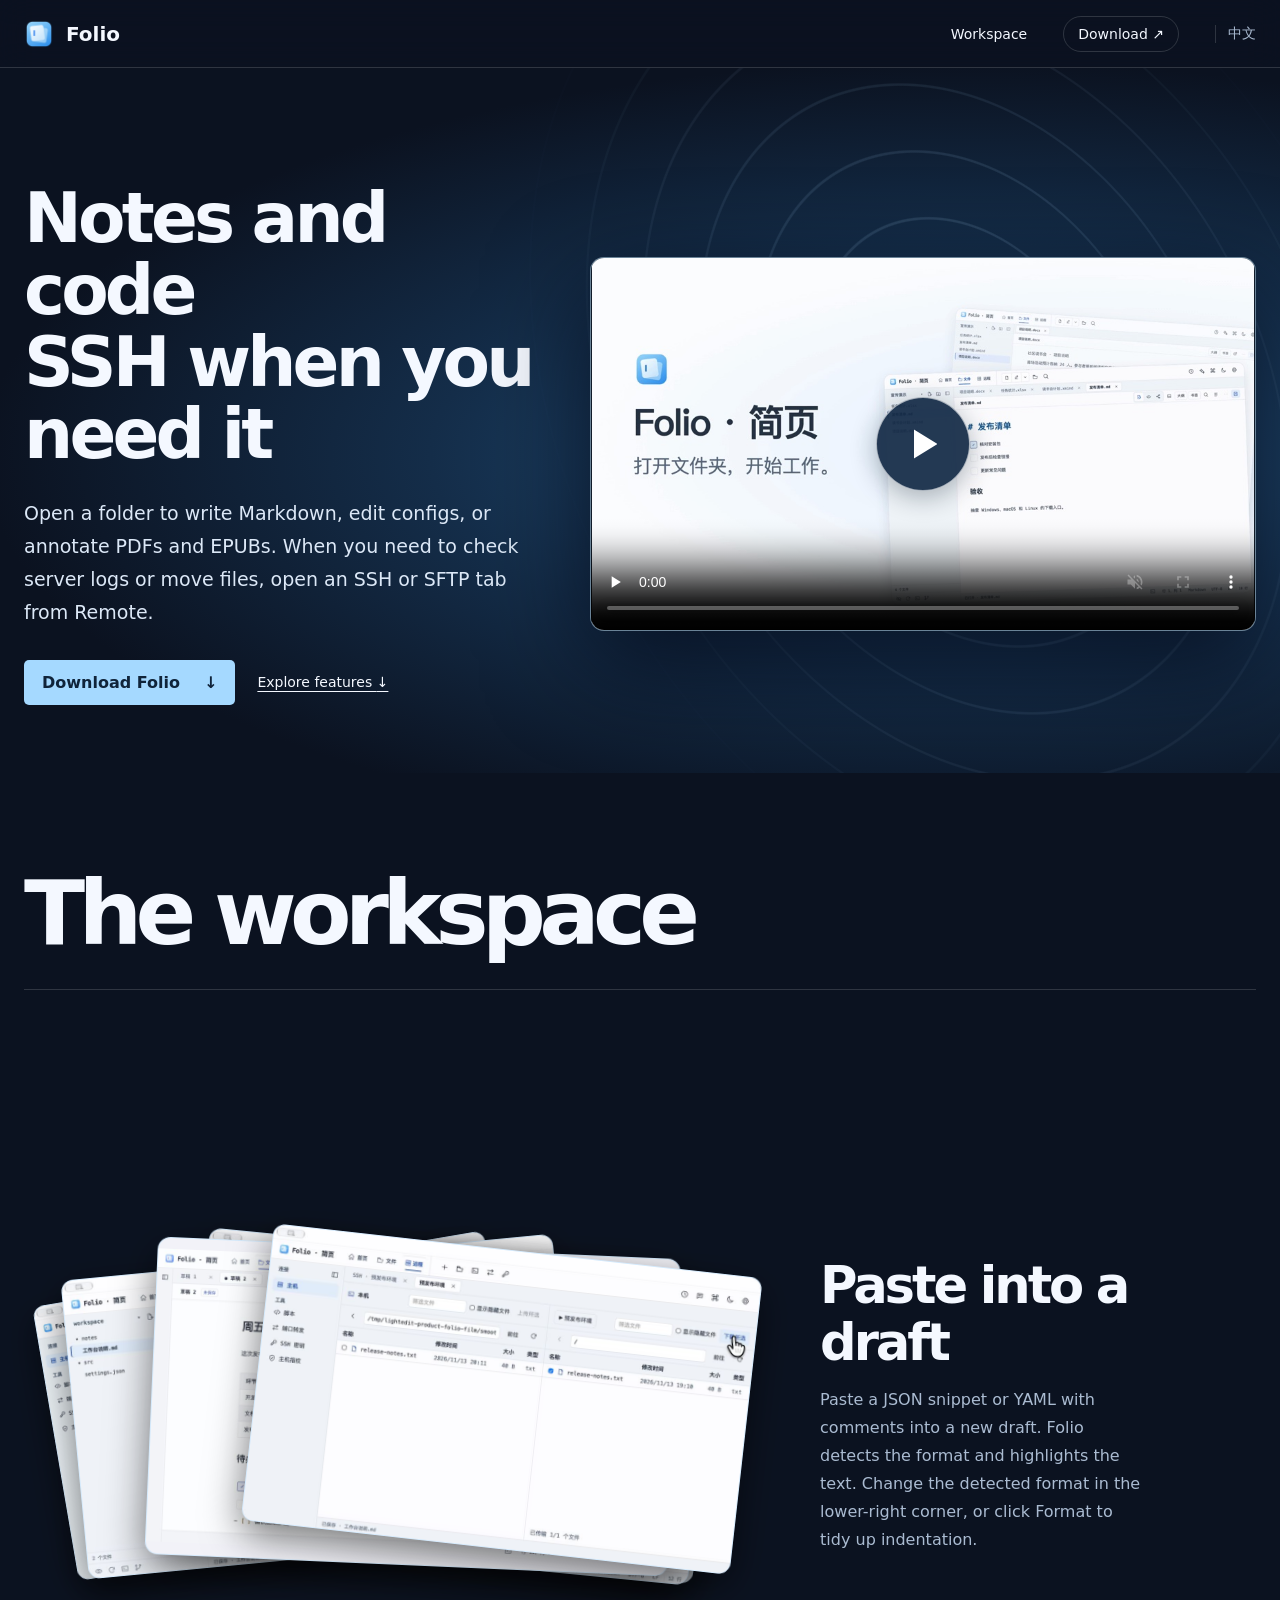
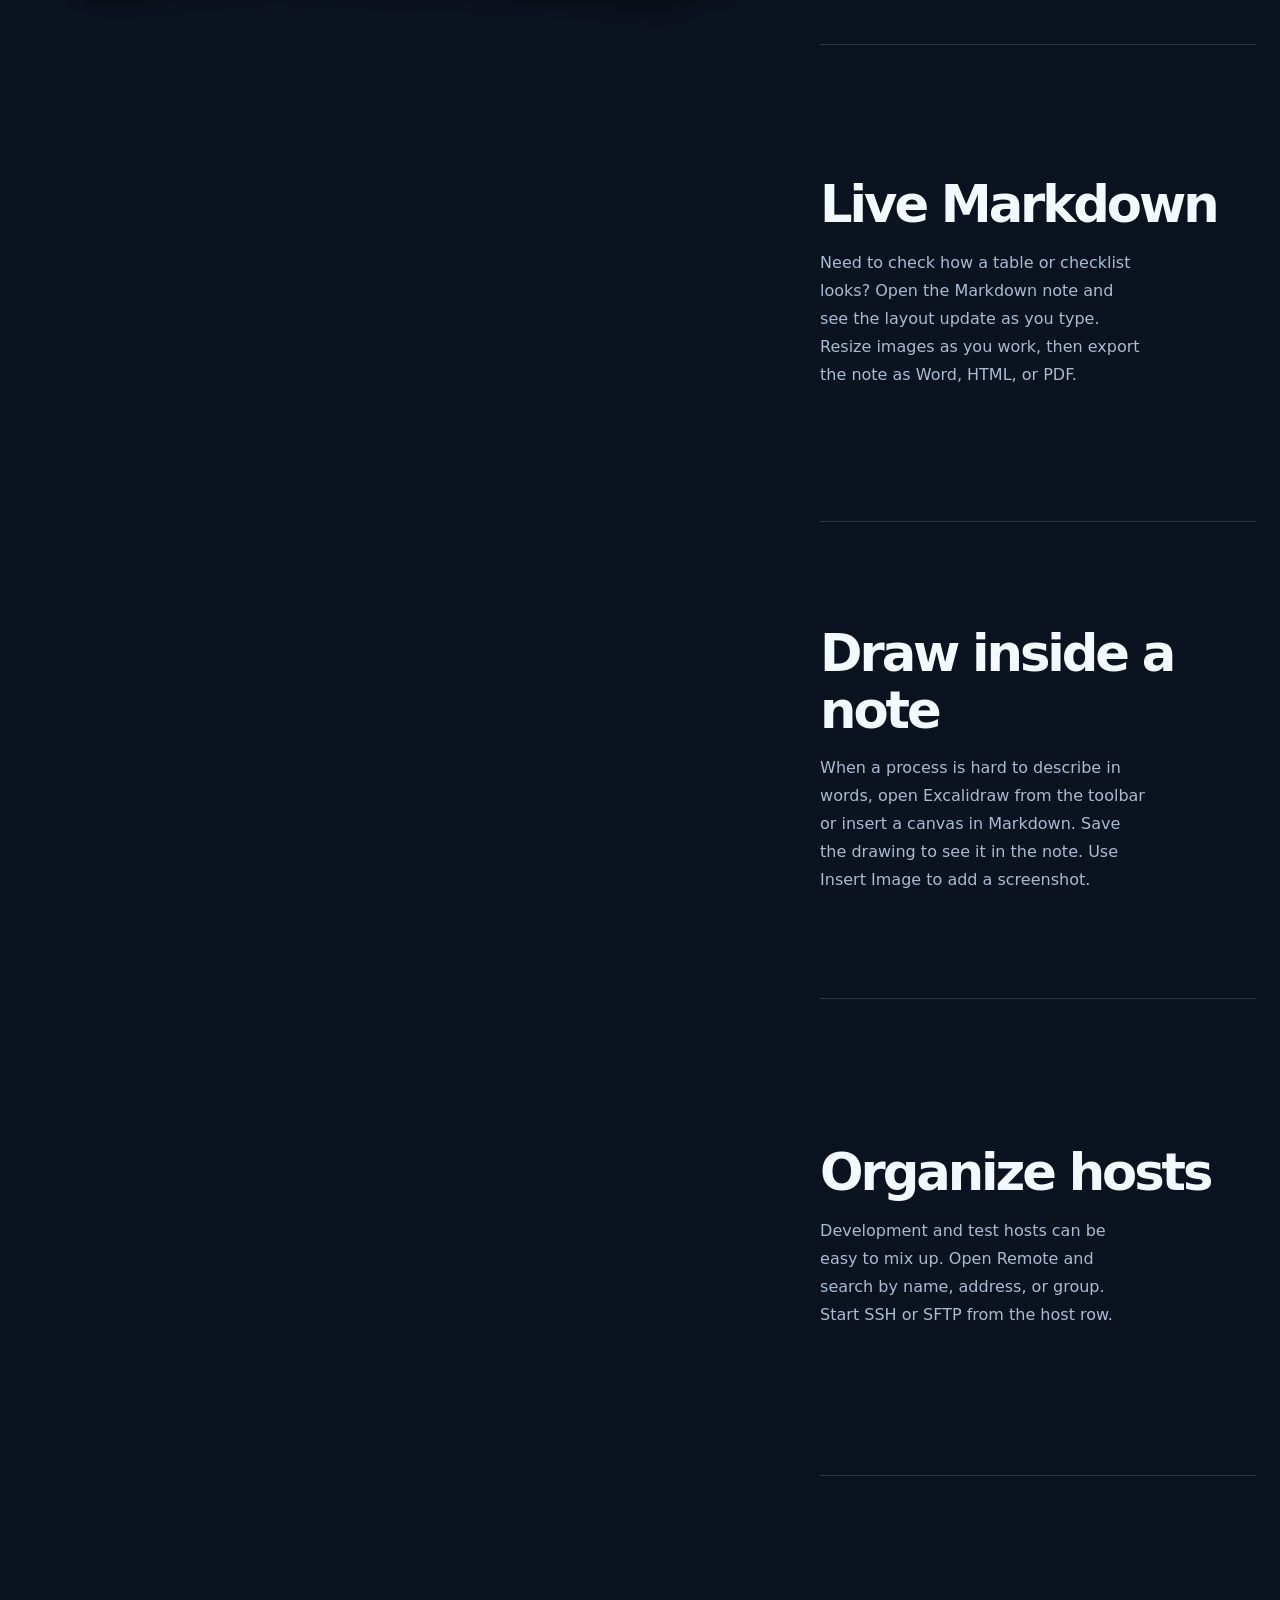
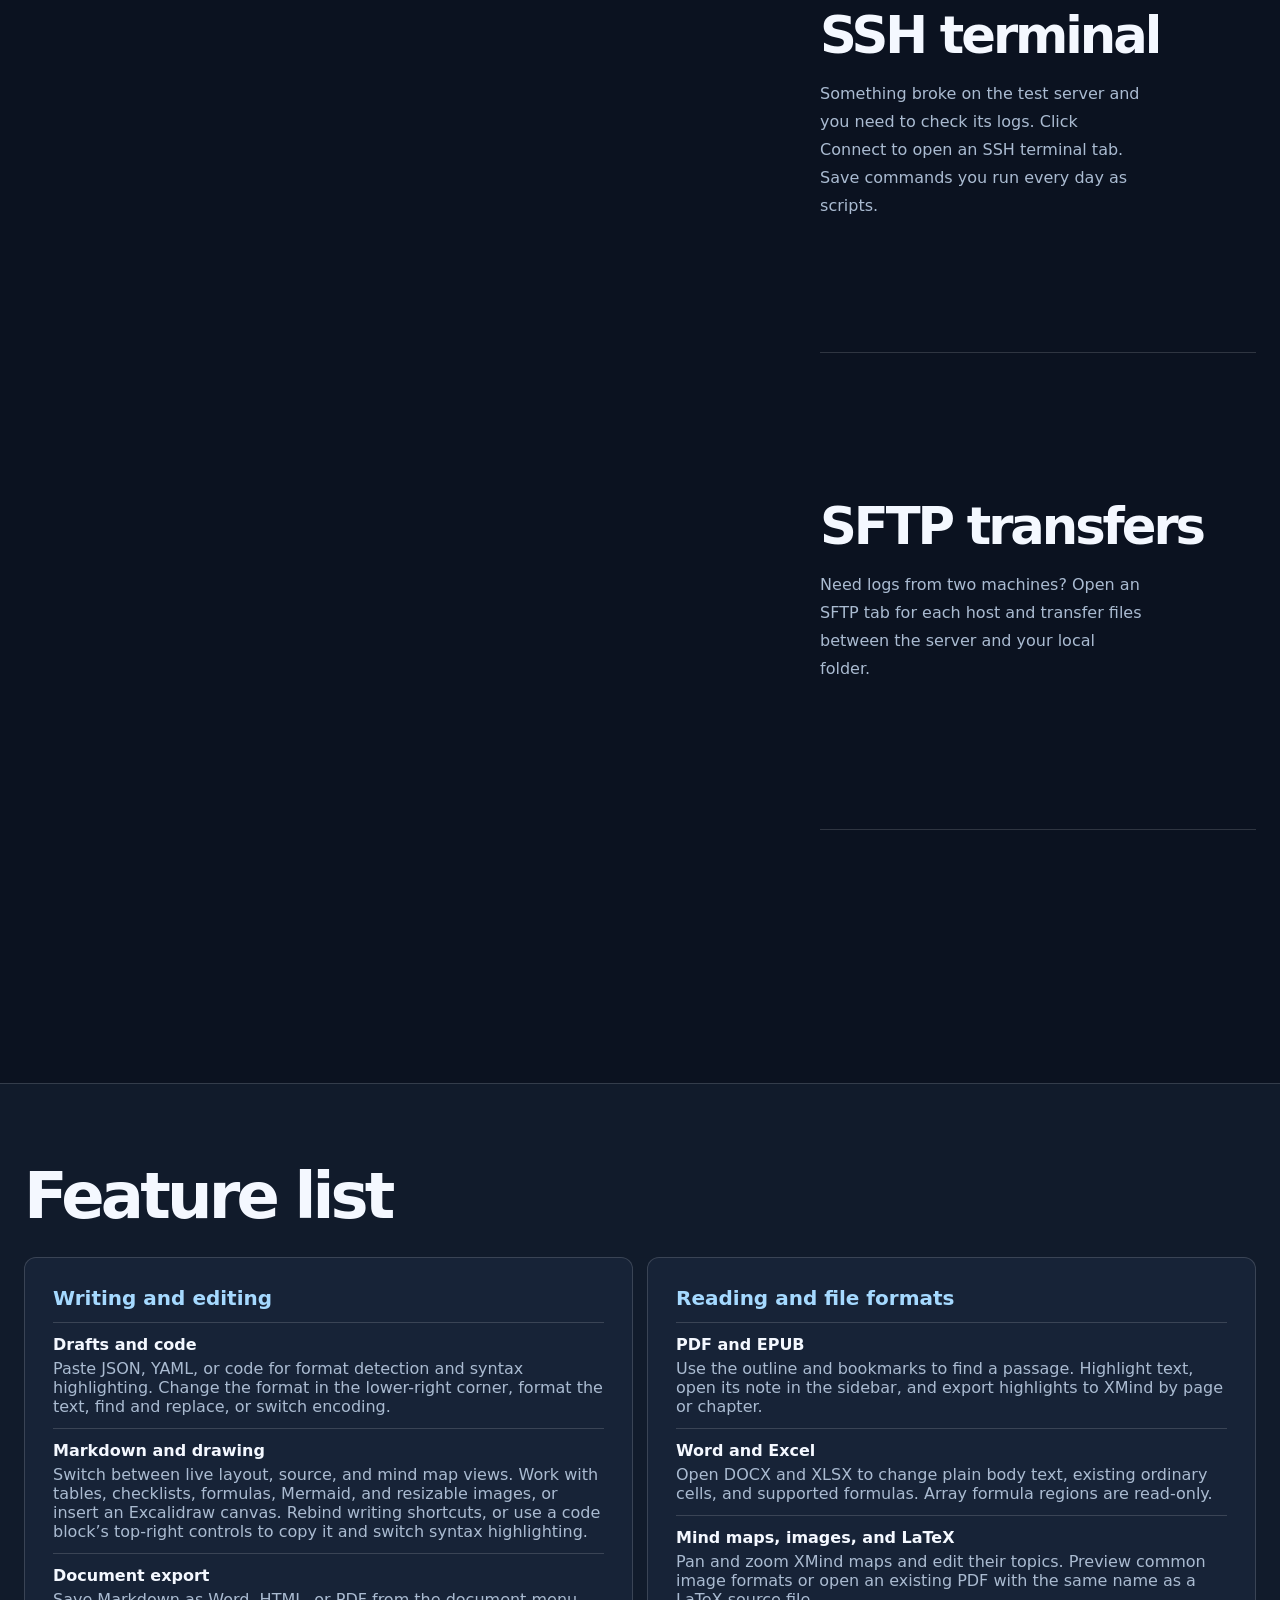
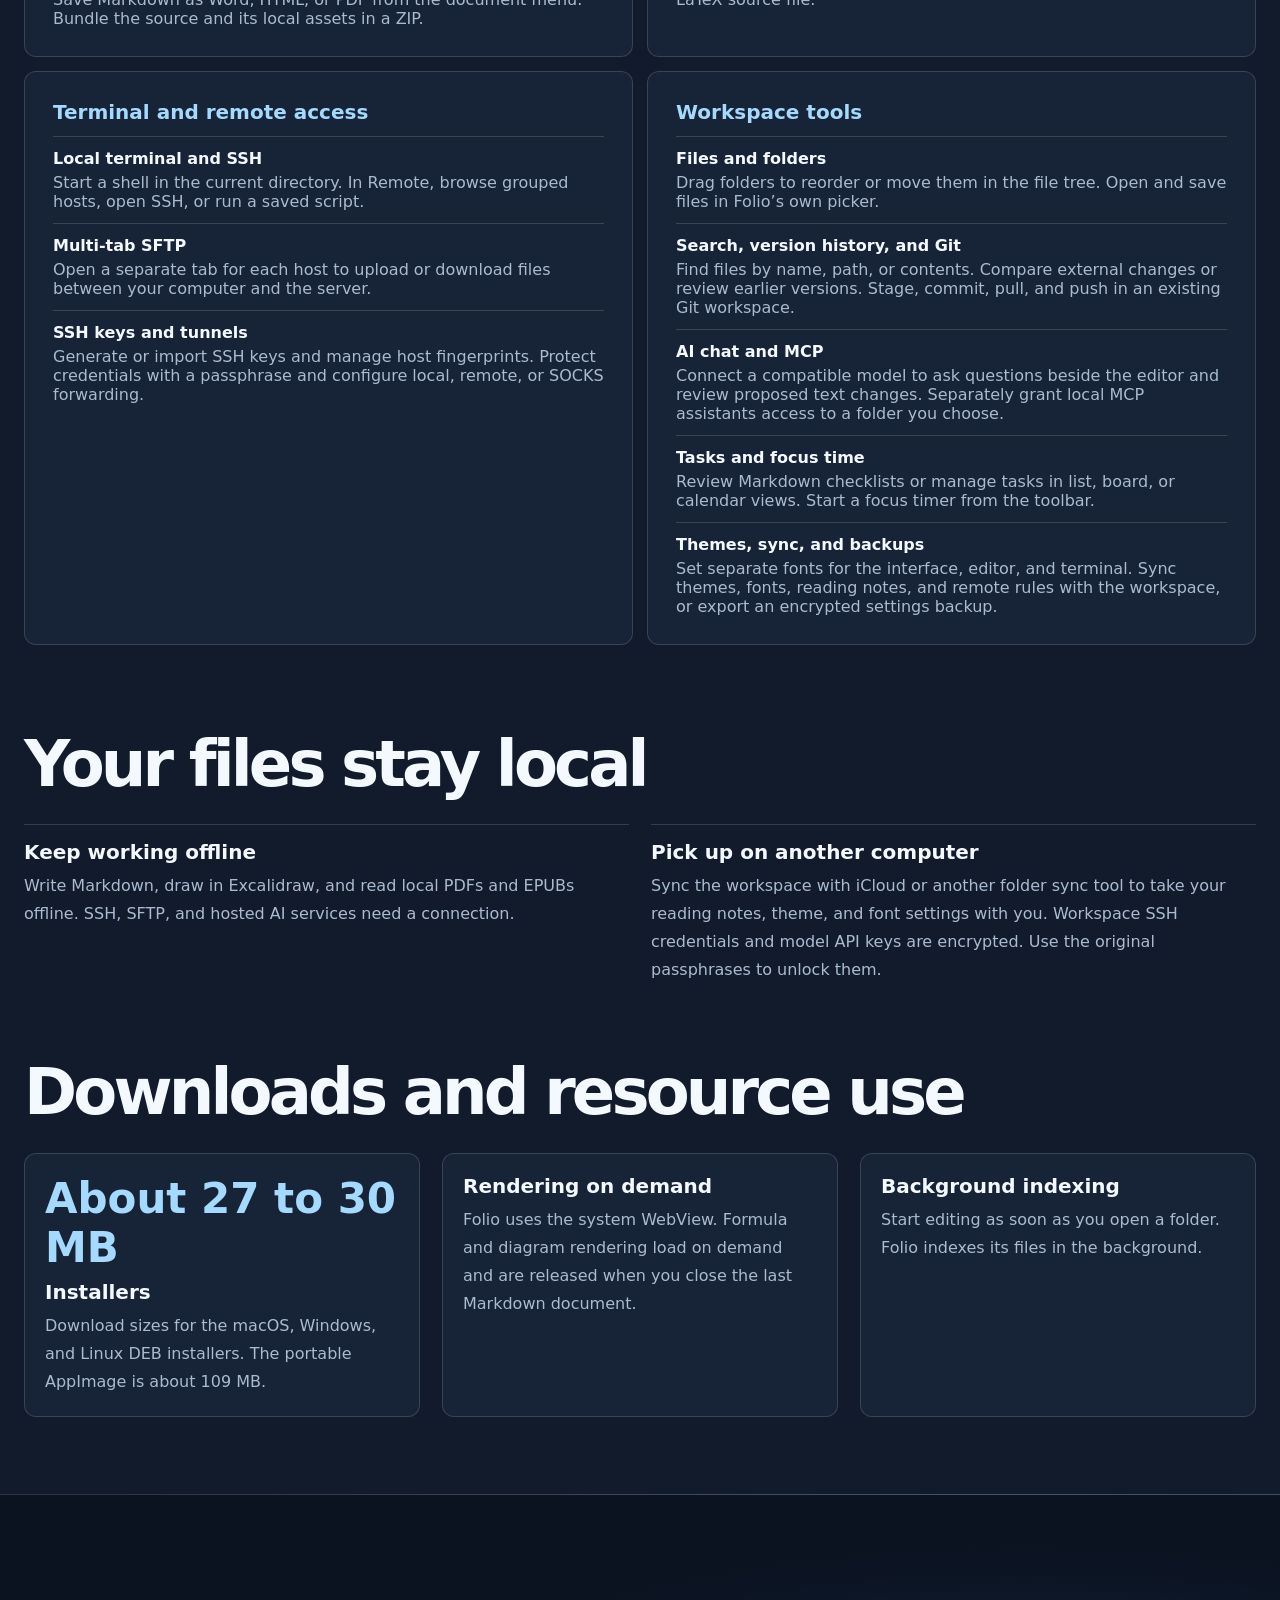
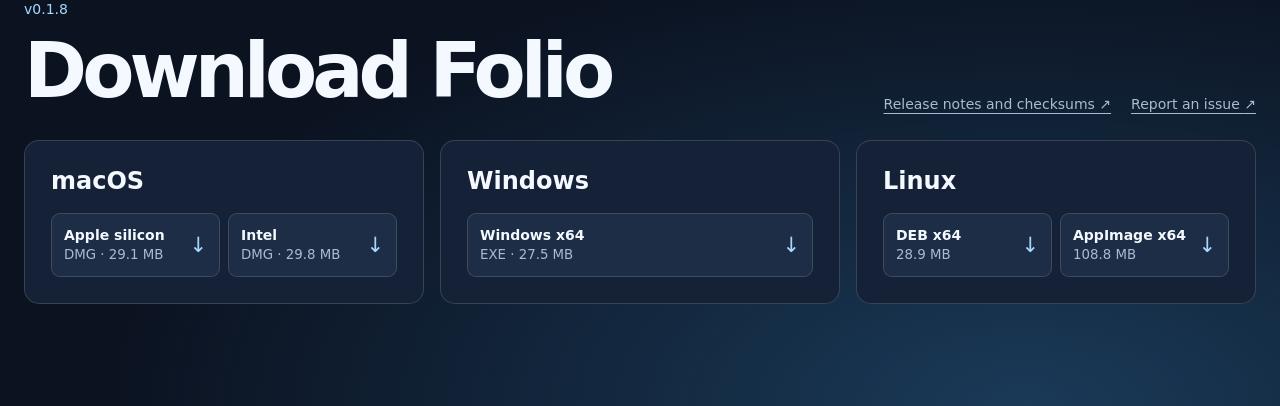
==== commit c036f0d1: "docs: 更新 Folio 0.1.8 双语官网和下载" ====
--- a/en.html
+++ b/en.html
@@ -56,7 +56,7 @@
         <h3>Writing and editing</h3>
         <dl>
           <div><dt>Drafts and code</dt><dd>Paste JSON, YAML, or code for format detection and syntax highlighting. Change the format in the lower-right corner, format the text, find and replace, or switch encoding.</dd></div>
-          <div><dt>Markdown and drawing</dt><dd>Switch between live layout, source, and mind map views. Work with tables, checklists, formulas, Mermaid, and resizable images, or insert an Excalidraw canvas. Rebind writing shortcuts and copy code blocks with one click.</dd></div>
+          <div><dt>Markdown and drawing</dt><dd>Switch between live layout, source, and mind map views. Work with tables, checklists, formulas, Mermaid, and resizable images, or insert an Excalidraw canvas. Rebind writing shortcuts, or use a code block’s top-right controls to copy it and switch syntax highlighting.</dd></div>
           <div><dt>Document export</dt><dd>Save Markdown as Word, HTML, or PDF from the document menu. Bundle the source and its local assets in a ZIP.</dd></div>
         </dl>
       </section>
@@ -98,7 +98,7 @@
   <section class="capabilities performance" id="performance" aria-labelledby="performance-title">
     <h2 id="performance-title">Downloads and resource use</h2>
     <div class="grid">
-      <article><strong>About 27 to 31 MB</strong><h3>Installers</h3><p>Download sizes for the macOS, Windows, and Linux DEB installers. The portable AppImage is about 109 MB.</p></article>
+      <article><strong>About 27 to 30 MB</strong><h3>Installers</h3><p>Download sizes for the macOS, Windows, and Linux DEB installers. The portable AppImage is about 109 MB.</p></article>
       <article><h3>Rendering on demand</h3><p>Folio uses the system WebView. Formula and diagram rendering load on demand and are released when you close the last Markdown document.</p></article>
       <article><h3>Background indexing</h3><p>Start editing as soon as you open a folder. Folio indexes its files in the background.</p></article>
     </div>
@@ -106,28 +106,28 @@
   </div>
   <section class="download-section" id="download" aria-labelledby="download-title">
     <header class="download-heading">
-      <div><p class="download-version">v0.1.7</p><h2 id="download-title">Download Folio</h2></div>
+      <div><p class="download-version">v0.1.8</p><h2 id="download-title">Download Folio</h2></div>
       <div class="download-links">
-        <a class="release-link" href="https://github.com/bujiuzhi/Folio/releases/tag/v0.1.7">Release notes and checksums ↗</a>
+        <a class="release-link" href="https://github.com/bujiuzhi/Folio/releases/tag/v0.1.8">Release notes and checksums ↗</a>
         <a class="release-link" href="https://github.com/bujiuzhi/Folio/issues">Report an issue <span aria-hidden="true">↗</span></a>
       </div>
     </header>
     <div class="download-platforms">
       <article class="download-platform"><h3>macOS</h3>
         <div class="download-options">
-        <a class="download-build" href="https://github.com/bujiuzhi/Folio/releases/download/v0.1.7/Folio_0.1.7_aarch64.dmg"><span><strong>Apple silicon</strong><small>DMG · 30.0 MB</small></span><span class="download-arrow">↓</span></a>
-        <a class="download-build" href="https://github.com/bujiuzhi/Folio/releases/download/v0.1.7/Folio_0.1.7_x64.dmg"><span><strong>Intel</strong><small>DMG · 30.7 MB</small></span><span class="download-arrow">↓</span></a>
+        <a class="download-build" href="https://github.com/bujiuzhi/Folio/releases/download/v0.1.8/Folio_0.1.8_aarch64.dmg"><span><strong>Apple silicon</strong><small>DMG · 29.1 MB</small></span><span class="download-arrow">↓</span></a>
+        <a class="download-build" href="https://github.com/bujiuzhi/Folio/releases/download/v0.1.8/Folio_0.1.8_x64.dmg"><span><strong>Intel</strong><small>DMG · 29.8 MB</small></span><span class="download-arrow">↓</span></a>
         </div>
       </article>
       <article class="download-platform"><h3>Windows</h3>
         <div class="download-options">
-        <a class="download-build" href="https://github.com/bujiuzhi/Folio/releases/download/v0.1.7/Folio_0.1.7_x64-setup.exe"><span><strong>Windows x64</strong><small>EXE · 27.5 MB</small></span><span class="download-arrow">↓</span></a>
+        <a class="download-build" href="https://github.com/bujiuzhi/Folio/releases/download/v0.1.8/Folio_0.1.8_x64-setup.exe"><span><strong>Windows x64</strong><small>EXE · 27.5 MB</small></span><span class="download-arrow">↓</span></a>
         </div>
       </article>
       <article class="download-platform"><h3>Linux</h3>
         <div class="download-options">
-        <a class="download-build" href="https://github.com/bujiuzhi/Folio/releases/download/v0.1.7/Folio_0.1.7_amd64.deb"><span><strong>DEB x64</strong><small>28.9 MB</small></span><span class="download-arrow">↓</span></a>
-        <a class="download-build" href="https://github.com/bujiuzhi/Folio/releases/download/v0.1.7/Folio_0.1.7_amd64.AppImage"><span><strong>AppImage x64</strong><small>108.8 MB</small></span><span class="download-arrow">↓</span></a>
+        <a class="download-build" href="https://github.com/bujiuzhi/Folio/releases/download/v0.1.8/Folio_0.1.8_amd64.deb"><span><strong>DEB x64</strong><small>28.9 MB</small></span><span class="download-arrow">↓</span></a>
+        <a class="download-build" href="https://github.com/bujiuzhi/Folio/releases/download/v0.1.8/Folio_0.1.8_amd64.AppImage"><span><strong>AppImage x64</strong><small>108.8 MB</small></span><span class="download-arrow">↓</span></a>
         </div>
       </article>
     </div>
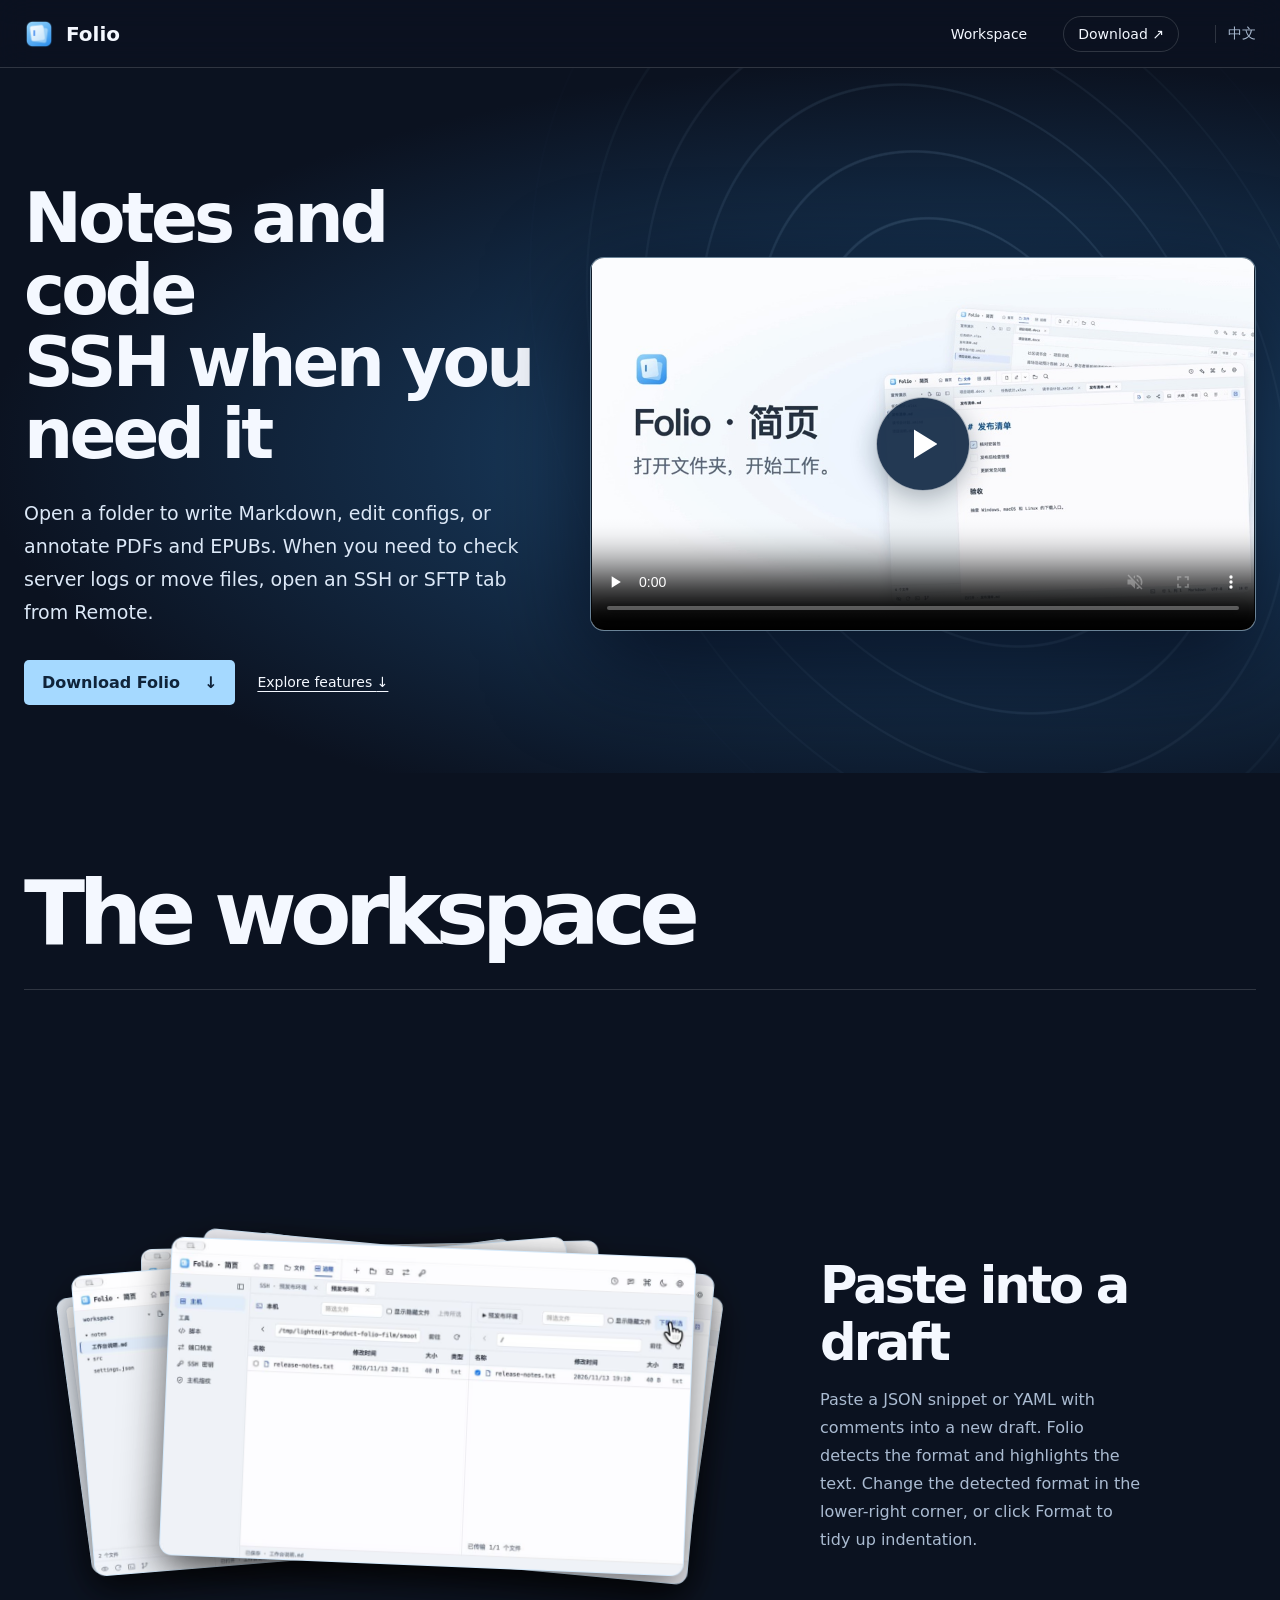
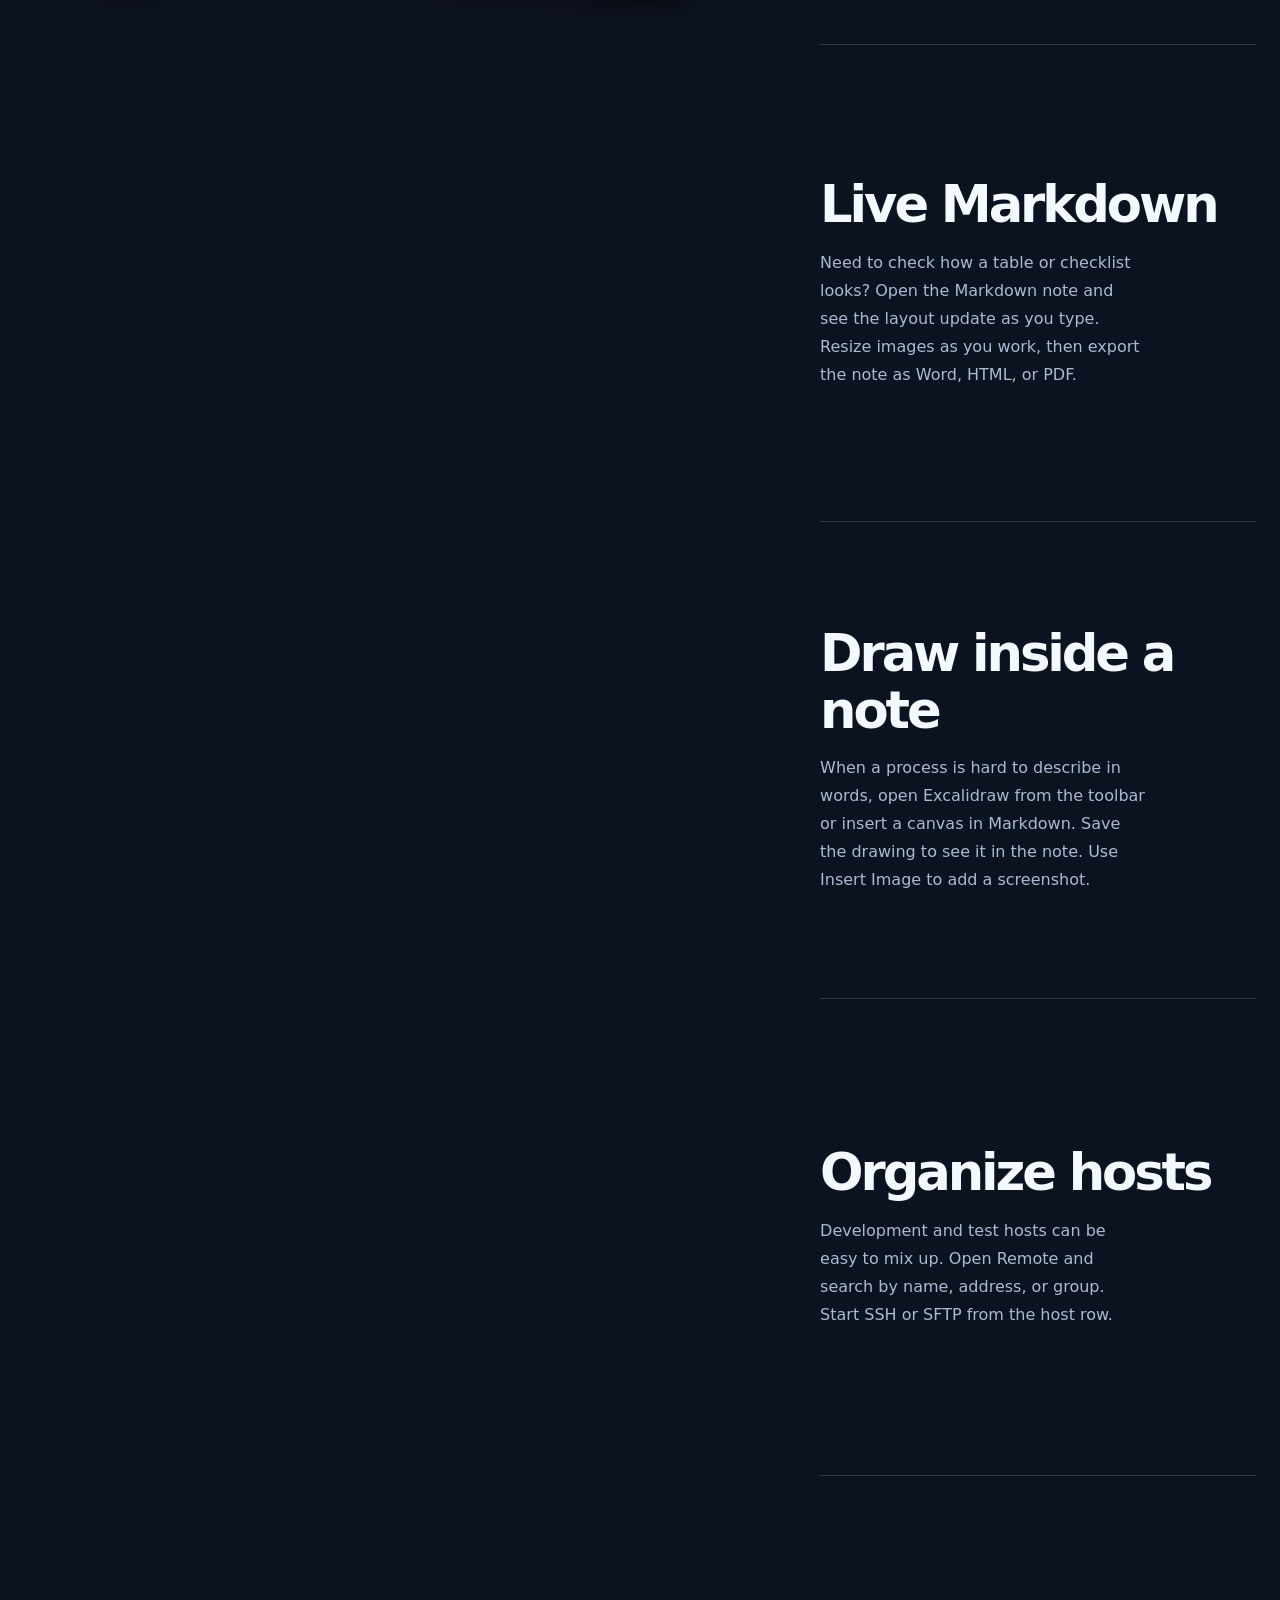
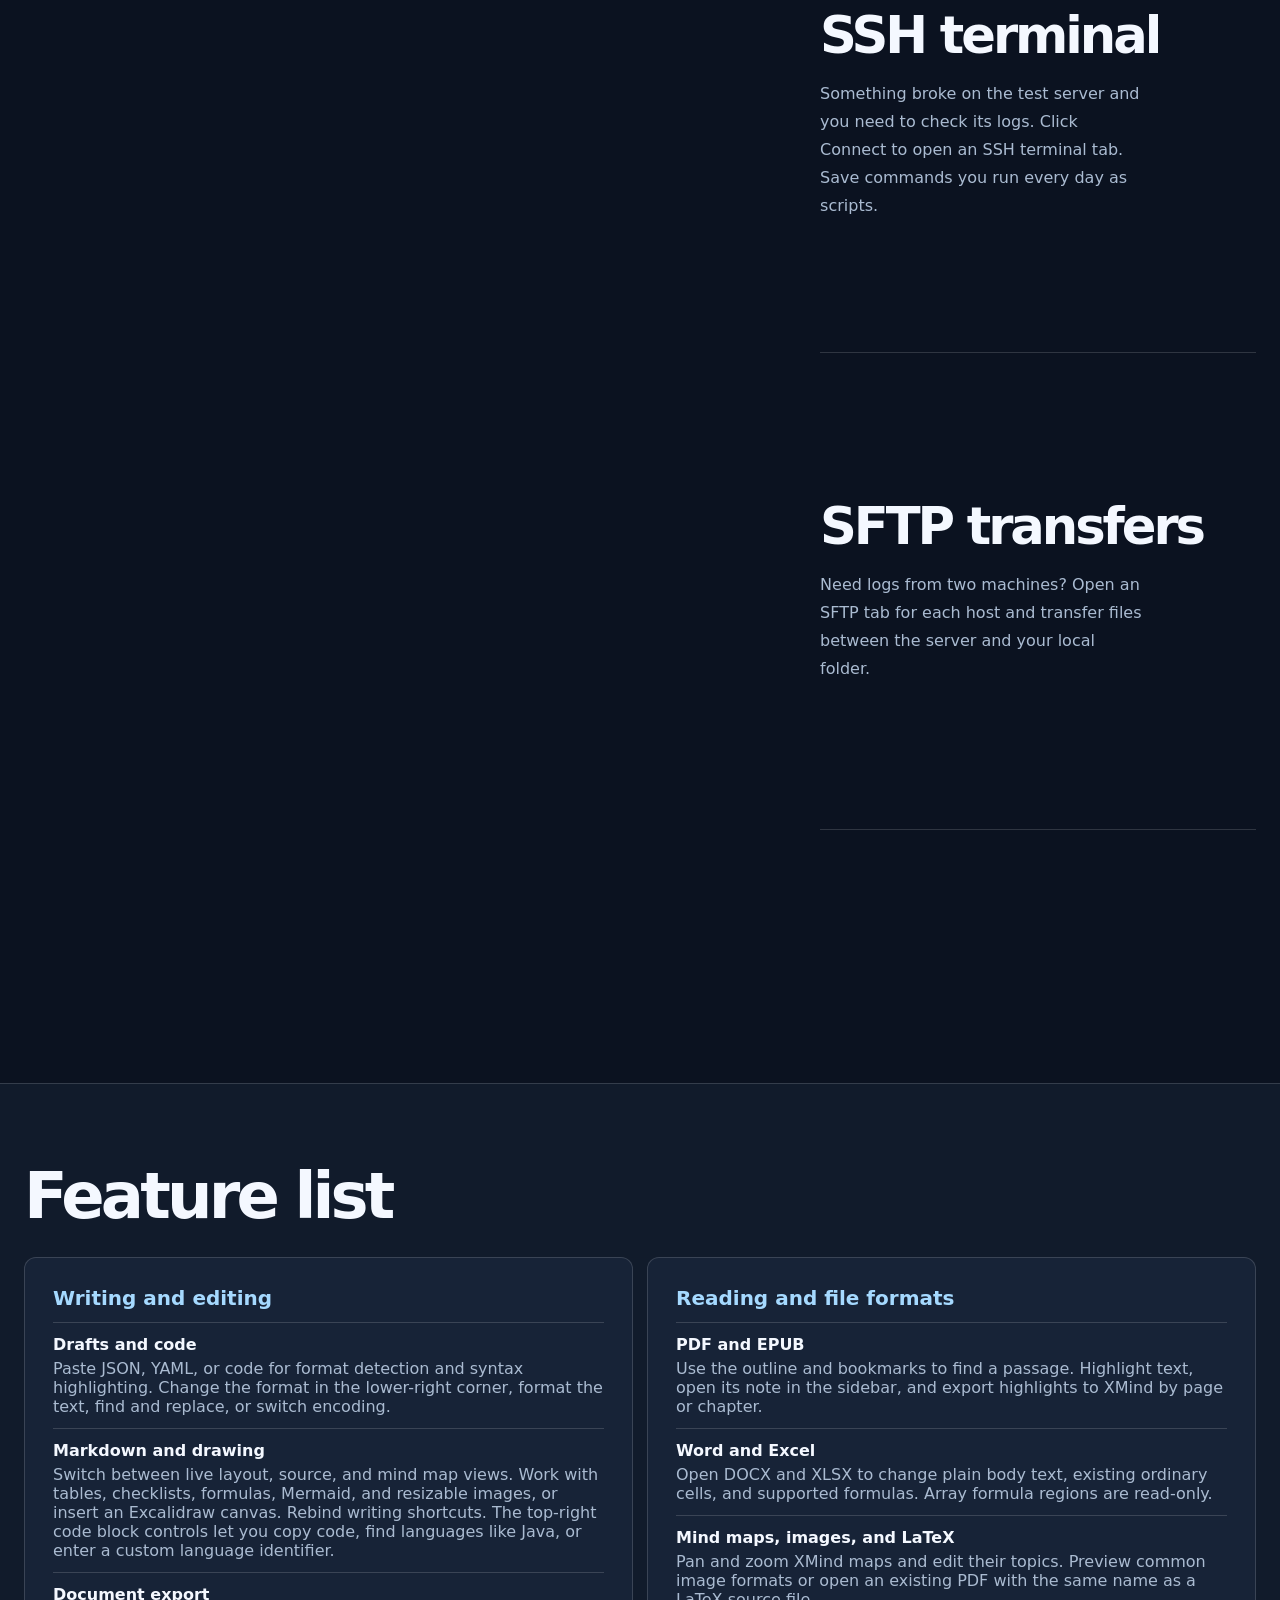
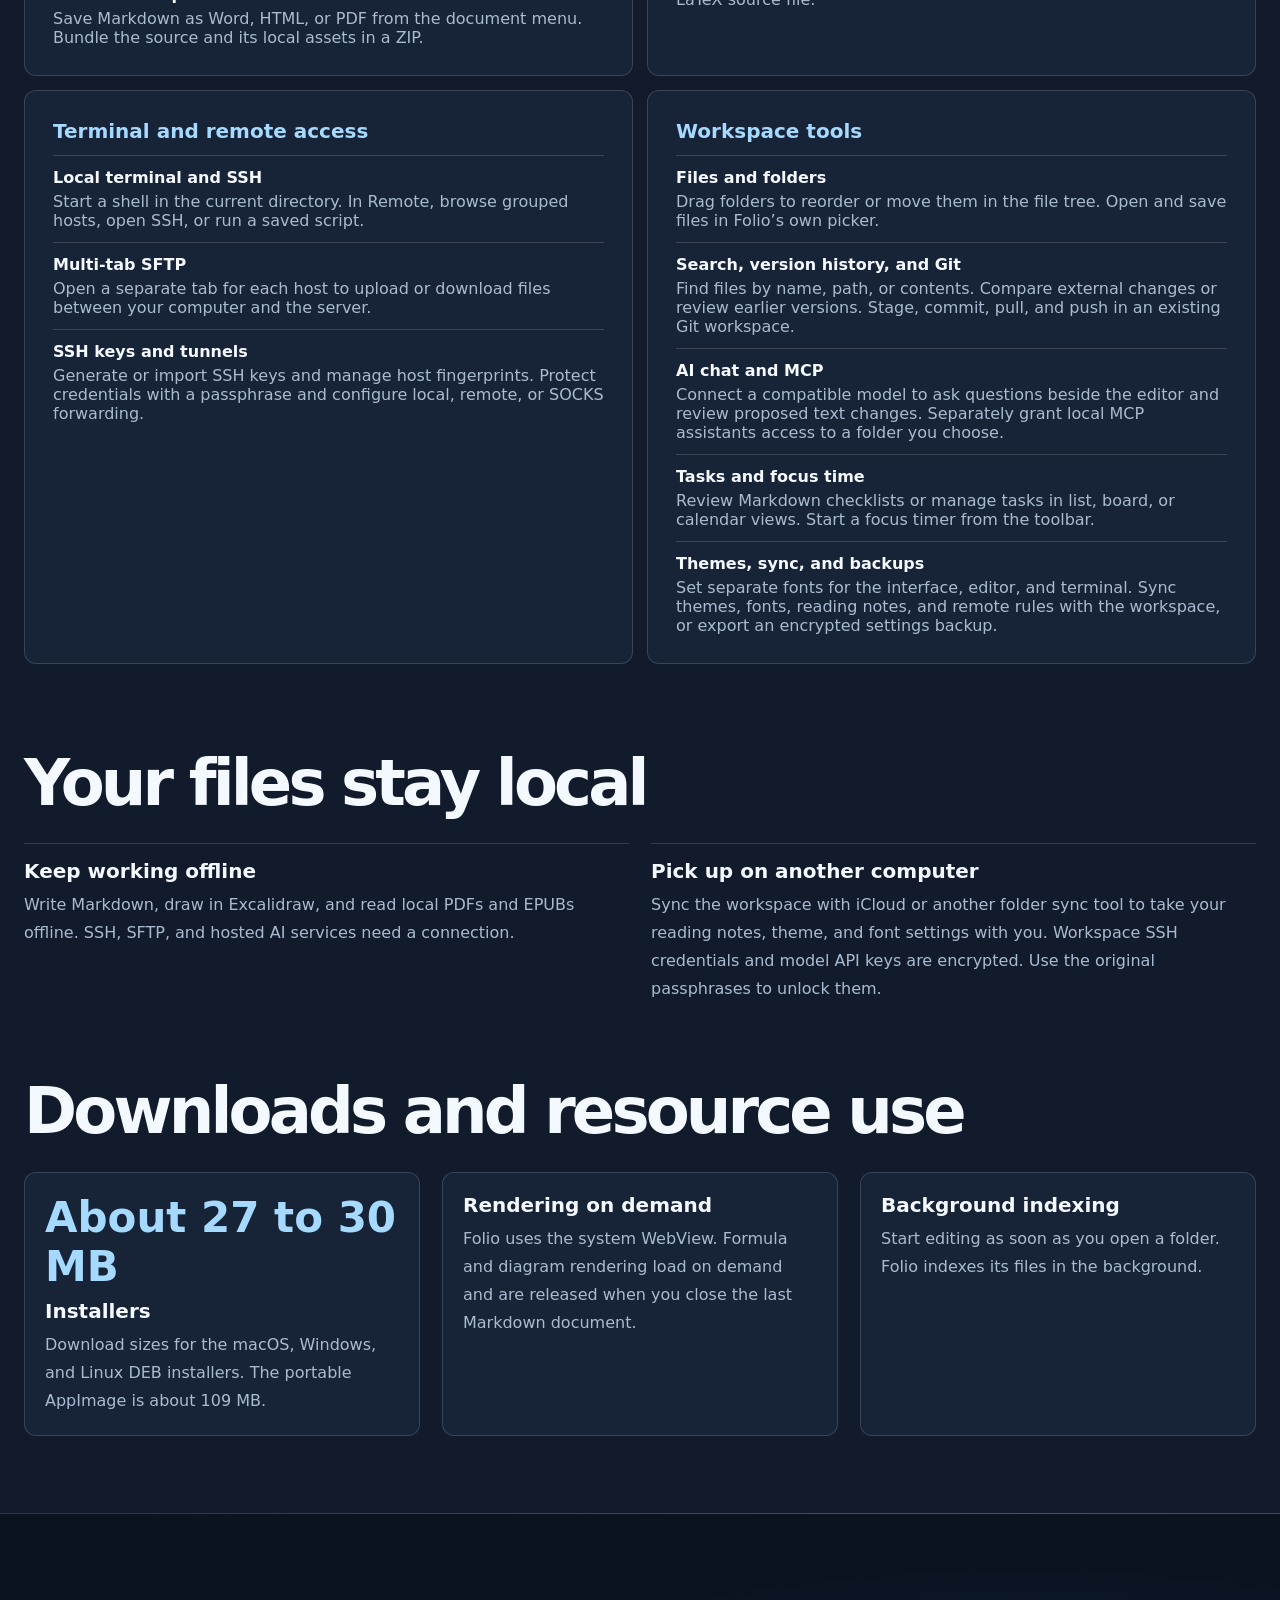
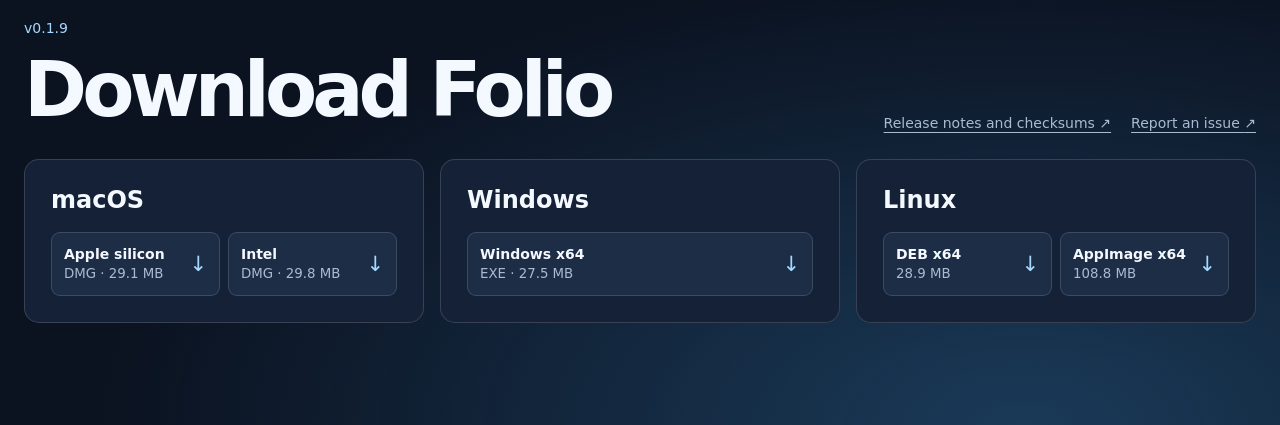
==== commit 3e501ea8: "docs: 更新 Folio 0.1.9 双语官网和下载" ====
--- a/en.html
+++ b/en.html
@@ -56,7 +56,7 @@
         <h3>Writing and editing</h3>
         <dl>
           <div><dt>Drafts and code</dt><dd>Paste JSON, YAML, or code for format detection and syntax highlighting. Change the format in the lower-right corner, format the text, find and replace, or switch encoding.</dd></div>
-          <div><dt>Markdown and drawing</dt><dd>Switch between live layout, source, and mind map views. Work with tables, checklists, formulas, Mermaid, and resizable images, or insert an Excalidraw canvas. Rebind writing shortcuts, or use a code block’s top-right controls to copy it and switch syntax highlighting.</dd></div>
+          <div><dt>Markdown and drawing</dt><dd>Switch between live layout, source, and mind map views. Work with tables, checklists, formulas, Mermaid, and resizable images, or insert an Excalidraw canvas. Rebind writing shortcuts. The top-right code block controls let you copy code, find languages like Java, or enter a custom language identifier.</dd></div>
           <div><dt>Document export</dt><dd>Save Markdown as Word, HTML, or PDF from the document menu. Bundle the source and its local assets in a ZIP.</dd></div>
         </dl>
       </section>
@@ -106,28 +106,28 @@
   </div>
   <section class="download-section" id="download" aria-labelledby="download-title">
     <header class="download-heading">
-      <div><p class="download-version">v0.1.8</p><h2 id="download-title">Download Folio</h2></div>
+      <div><p class="download-version">v0.1.9</p><h2 id="download-title">Download Folio</h2></div>
       <div class="download-links">
-        <a class="release-link" href="https://github.com/bujiuzhi/Folio/releases/tag/v0.1.8">Release notes and checksums ↗</a>
+        <a class="release-link" href="https://github.com/bujiuzhi/Folio/releases/tag/v0.1.9">Release notes and checksums ↗</a>
         <a class="release-link" href="https://github.com/bujiuzhi/Folio/issues">Report an issue <span aria-hidden="true">↗</span></a>
       </div>
     </header>
     <div class="download-platforms">
       <article class="download-platform"><h3>macOS</h3>
         <div class="download-options">
-        <a class="download-build" href="https://github.com/bujiuzhi/Folio/releases/download/v0.1.8/Folio_0.1.8_aarch64.dmg"><span><strong>Apple silicon</strong><small>DMG · 29.1 MB</small></span><span class="download-arrow">↓</span></a>
-        <a class="download-build" href="https://github.com/bujiuzhi/Folio/releases/download/v0.1.8/Folio_0.1.8_x64.dmg"><span><strong>Intel</strong><small>DMG · 29.8 MB</small></span><span class="download-arrow">↓</span></a>
+        <a class="download-build" href="https://github.com/bujiuzhi/Folio/releases/download/v0.1.9/Folio_0.1.9_aarch64.dmg"><span><strong>Apple silicon</strong><small>DMG · 29.1 MB</small></span><span class="download-arrow">↓</span></a>
+        <a class="download-build" href="https://github.com/bujiuzhi/Folio/releases/download/v0.1.9/Folio_0.1.9_x64.dmg"><span><strong>Intel</strong><small>DMG · 29.8 MB</small></span><span class="download-arrow">↓</span></a>
         </div>
       </article>
       <article class="download-platform"><h3>Windows</h3>
         <div class="download-options">
-        <a class="download-build" href="https://github.com/bujiuzhi/Folio/releases/download/v0.1.8/Folio_0.1.8_x64-setup.exe"><span><strong>Windows x64</strong><small>EXE · 27.5 MB</small></span><span class="download-arrow">↓</span></a>
+        <a class="download-build" href="https://github.com/bujiuzhi/Folio/releases/download/v0.1.9/Folio_0.1.9_x64-setup.exe"><span><strong>Windows x64</strong><small>EXE · 27.5 MB</small></span><span class="download-arrow">↓</span></a>
         </div>
       </article>
       <article class="download-platform"><h3>Linux</h3>
         <div class="download-options">
-        <a class="download-build" href="https://github.com/bujiuzhi/Folio/releases/download/v0.1.8/Folio_0.1.8_amd64.deb"><span><strong>DEB x64</strong><small>28.9 MB</small></span><span class="download-arrow">↓</span></a>
-        <a class="download-build" href="https://github.com/bujiuzhi/Folio/releases/download/v0.1.8/Folio_0.1.8_amd64.AppImage"><span><strong>AppImage x64</strong><small>108.8 MB</small></span><span class="download-arrow">↓</span></a>
+        <a class="download-build" href="https://github.com/bujiuzhi/Folio/releases/download/v0.1.9/Folio_0.1.9_amd64.deb"><span><strong>DEB x64</strong><small>28.9 MB</small></span><span class="download-arrow">↓</span></a>
+        <a class="download-build" href="https://github.com/bujiuzhi/Folio/releases/download/v0.1.9/Folio_0.1.9_amd64.AppImage"><span><strong>AppImage x64</strong><small>108.8 MB</small></span><span class="download-arrow">↓</span></a>
         </div>
       </article>
     </div>
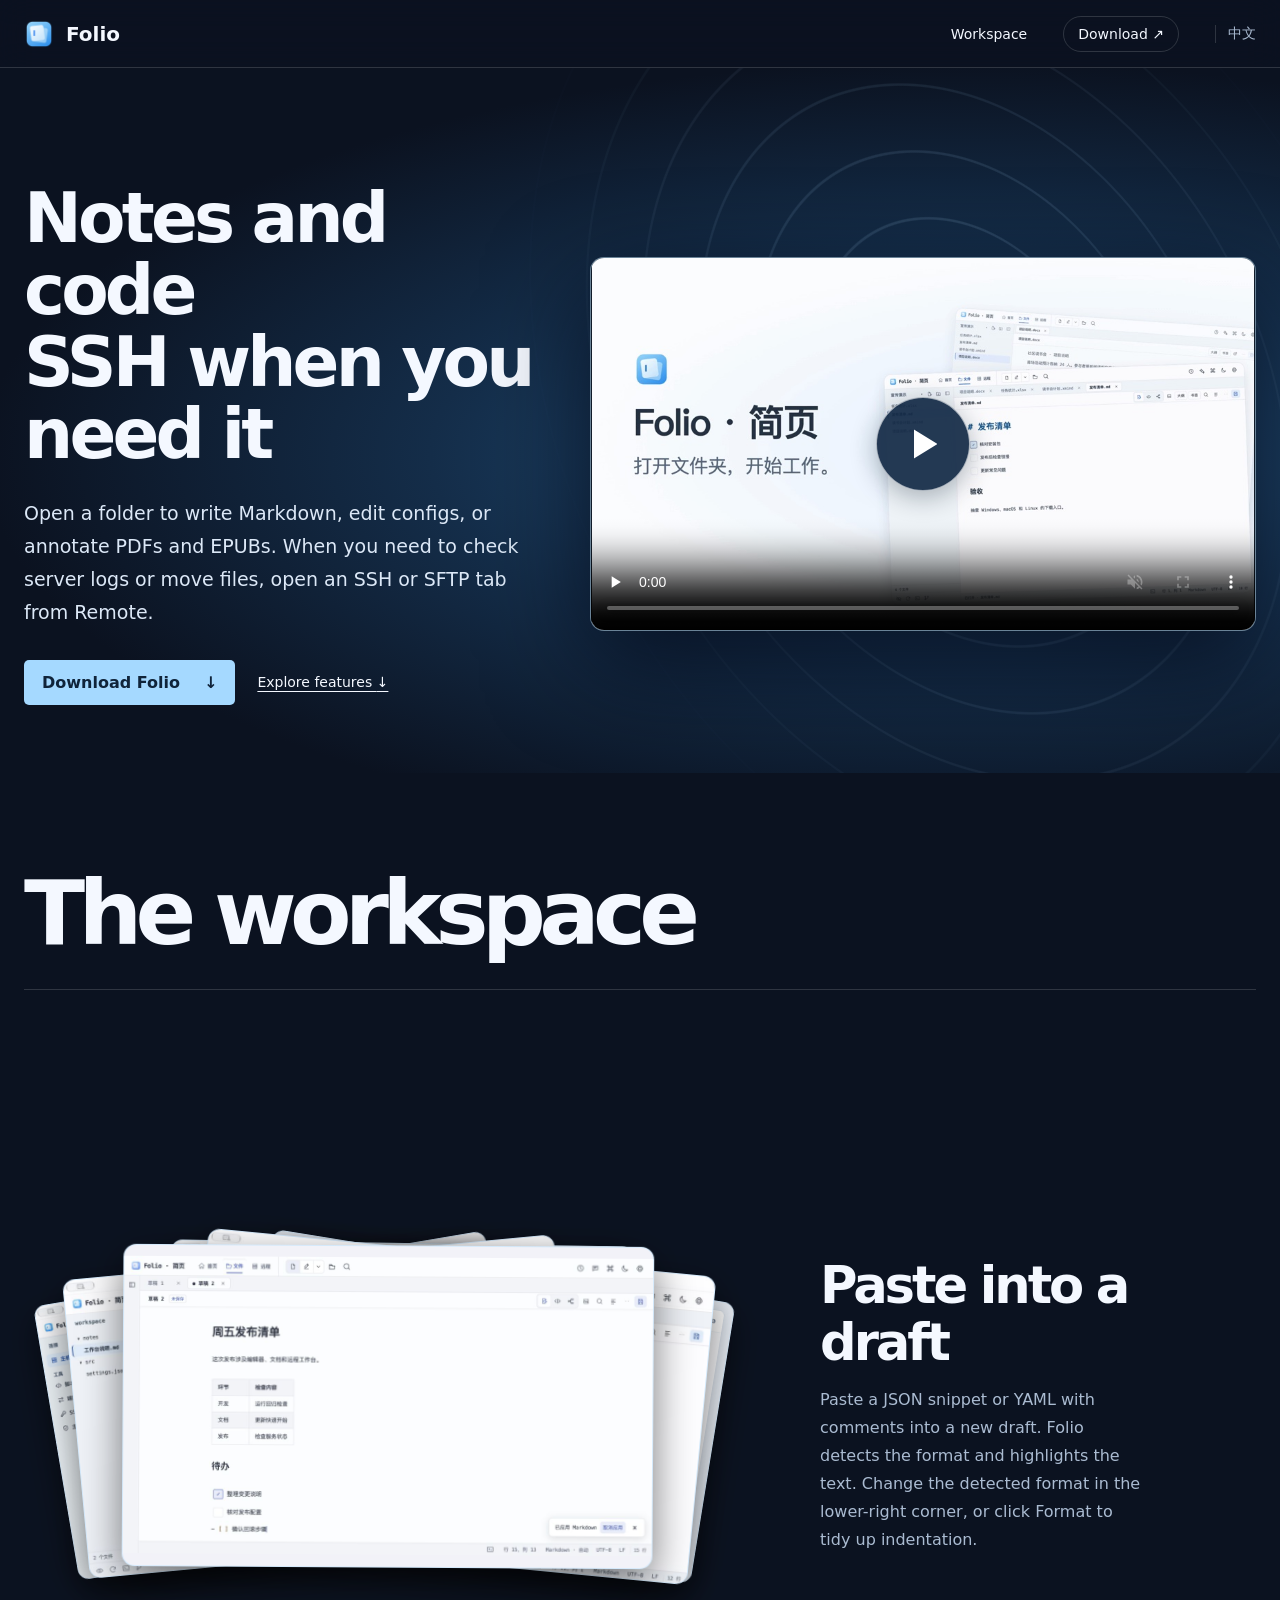
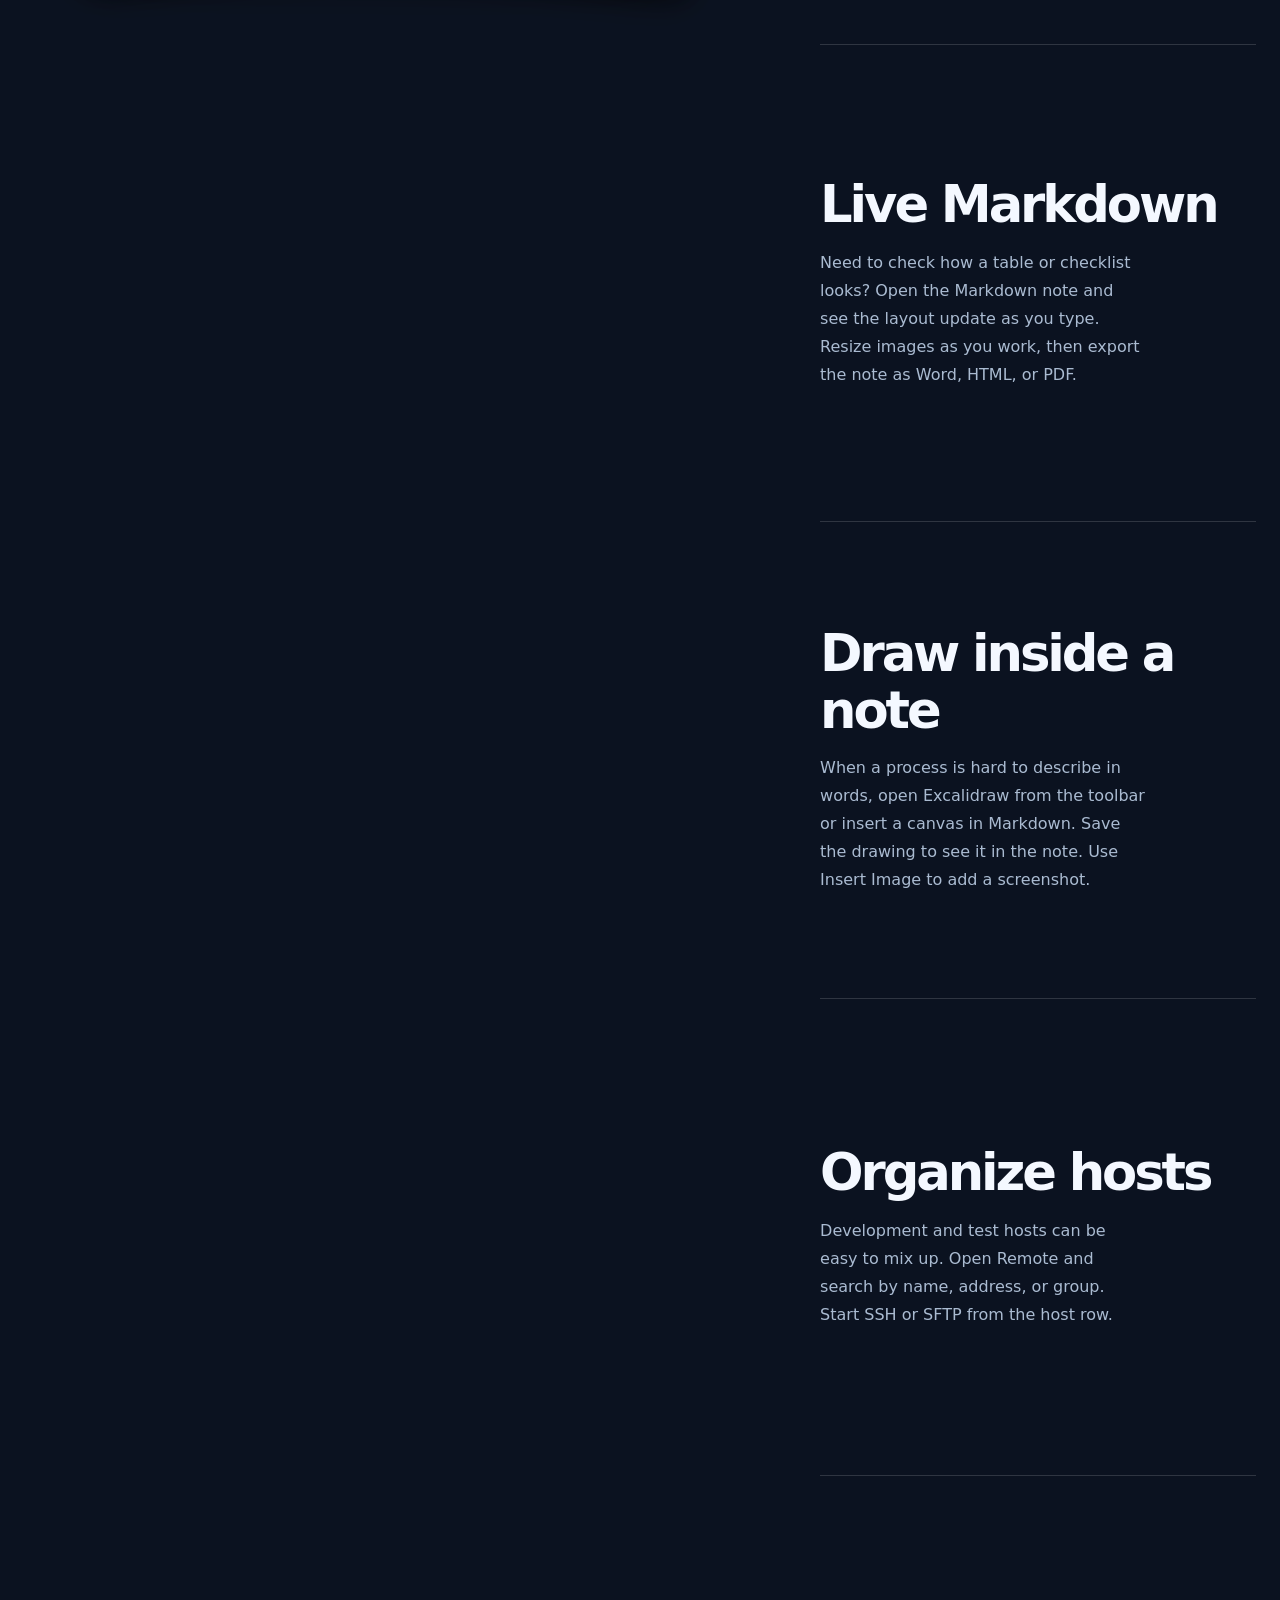
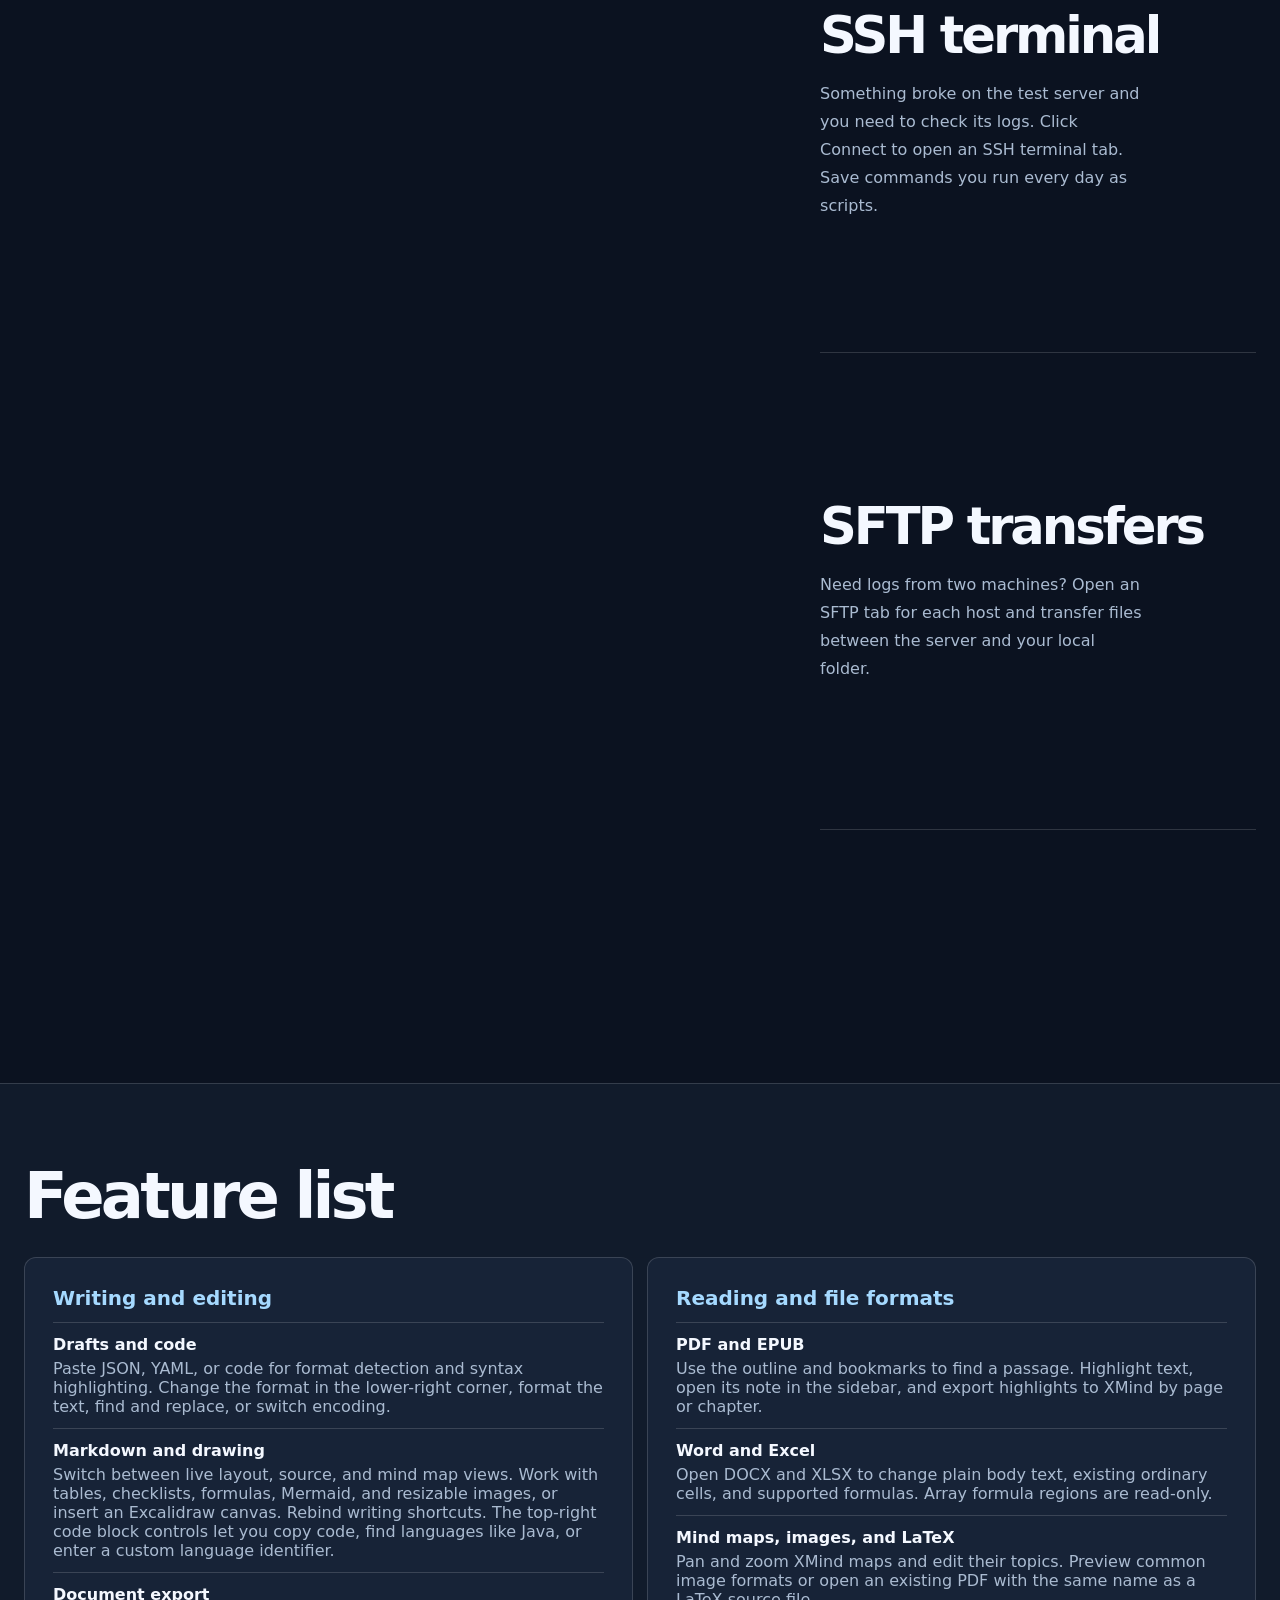
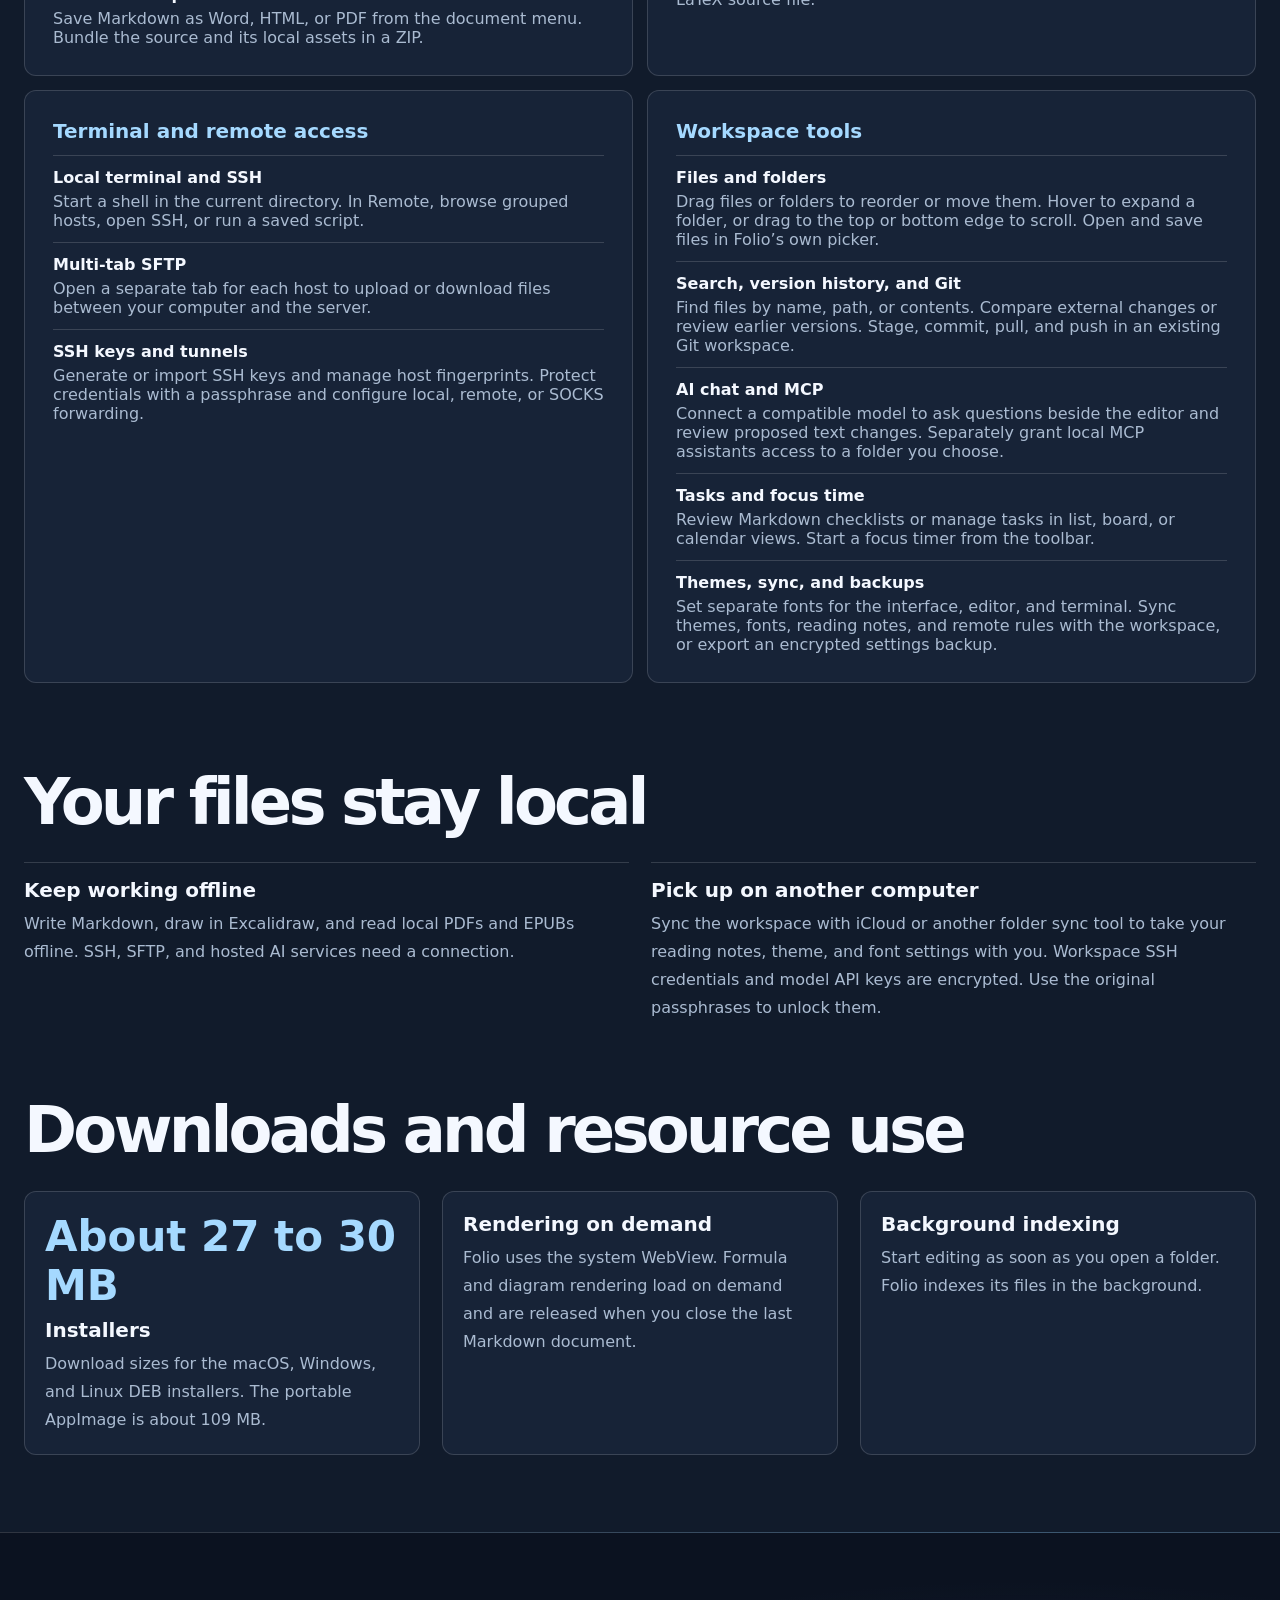
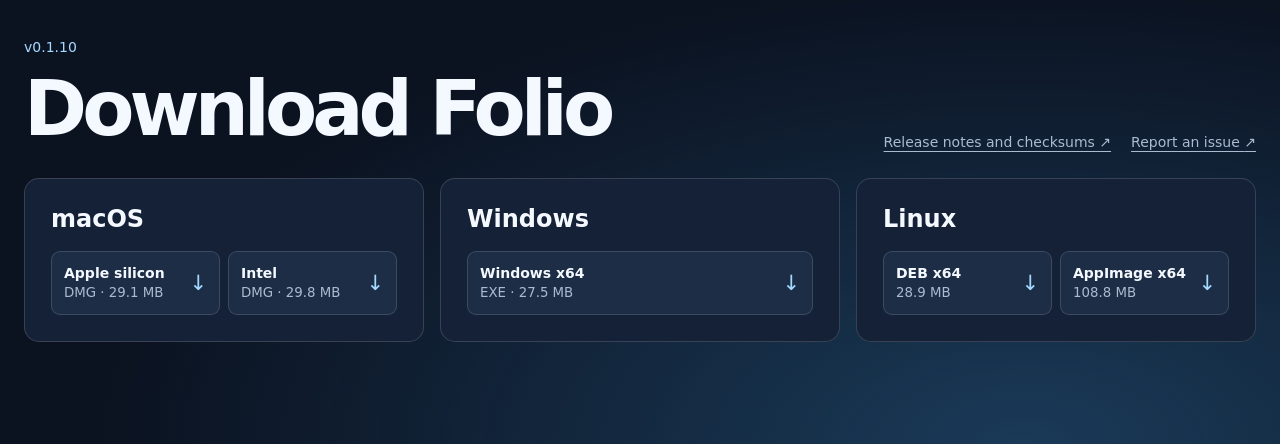
==== commit 03a0851f: "docs: 更新 Folio 0.1.10 双语官网和下载" ====
--- a/en.html
+++ b/en.html
@@ -79,7 +79,7 @@
       <section class="feature-group">
         <h3>Workspace tools</h3>
         <dl>
-          <div><dt>Files and folders</dt><dd>Drag folders to reorder or move them in the file tree. Open and save files in Folio’s own picker.</dd></div>
+          <div><dt>Files and folders</dt><dd>Drag files or folders to reorder or move them. Hover to expand a folder, or drag to the top or bottom edge to scroll. Open and save files in Folio’s own picker.</dd></div>
           <div><dt>Search, version history, and Git</dt><dd>Find files by name, path, or contents. Compare external changes or review earlier versions. Stage, commit, pull, and push in an existing Git workspace.</dd></div>
           <div><dt>AI chat and MCP</dt><dd>Connect a compatible model to ask questions beside the editor and review proposed text changes. Separately grant local MCP assistants access to a folder you choose.</dd></div>
           <div><dt>Tasks and focus time</dt><dd>Review Markdown checklists or manage tasks in list, board, or calendar views. Start a focus timer from the toolbar.</dd></div>
@@ -106,28 +106,28 @@
   </div>
   <section class="download-section" id="download" aria-labelledby="download-title">
     <header class="download-heading">
-      <div><p class="download-version">v0.1.9</p><h2 id="download-title">Download Folio</h2></div>
+      <div><p class="download-version">v0.1.10</p><h2 id="download-title">Download Folio</h2></div>
       <div class="download-links">
-        <a class="release-link" href="https://github.com/bujiuzhi/Folio/releases/tag/v0.1.9">Release notes and checksums ↗</a>
+        <a class="release-link" href="https://github.com/bujiuzhi/Folio/releases/tag/v0.1.10">Release notes and checksums ↗</a>
         <a class="release-link" href="https://github.com/bujiuzhi/Folio/issues">Report an issue <span aria-hidden="true">↗</span></a>
       </div>
     </header>
     <div class="download-platforms">
       <article class="download-platform"><h3>macOS</h3>
         <div class="download-options">
-        <a class="download-build" href="https://github.com/bujiuzhi/Folio/releases/download/v0.1.9/Folio_0.1.9_aarch64.dmg"><span><strong>Apple silicon</strong><small>DMG · 29.1 MB</small></span><span class="download-arrow">↓</span></a>
-        <a class="download-build" href="https://github.com/bujiuzhi/Folio/releases/download/v0.1.9/Folio_0.1.9_x64.dmg"><span><strong>Intel</strong><small>DMG · 29.8 MB</small></span><span class="download-arrow">↓</span></a>
+        <a class="download-build" href="https://github.com/bujiuzhi/Folio/releases/download/v0.1.10/Folio_0.1.10_aarch64.dmg"><span><strong>Apple silicon</strong><small>DMG · 29.1 MB</small></span><span class="download-arrow">↓</span></a>
+        <a class="download-build" href="https://github.com/bujiuzhi/Folio/releases/download/v0.1.10/Folio_0.1.10_x64.dmg"><span><strong>Intel</strong><small>DMG · 29.8 MB</small></span><span class="download-arrow">↓</span></a>
         </div>
       </article>
       <article class="download-platform"><h3>Windows</h3>
         <div class="download-options">
-        <a class="download-build" href="https://github.com/bujiuzhi/Folio/releases/download/v0.1.9/Folio_0.1.9_x64-setup.exe"><span><strong>Windows x64</strong><small>EXE · 27.5 MB</small></span><span class="download-arrow">↓</span></a>
+        <a class="download-build" href="https://github.com/bujiuzhi/Folio/releases/download/v0.1.10/Folio_0.1.10_x64-setup.exe"><span><strong>Windows x64</strong><small>EXE · 27.5 MB</small></span><span class="download-arrow">↓</span></a>
         </div>
       </article>
       <article class="download-platform"><h3>Linux</h3>
         <div class="download-options">
-        <a class="download-build" href="https://github.com/bujiuzhi/Folio/releases/download/v0.1.9/Folio_0.1.9_amd64.deb"><span><strong>DEB x64</strong><small>28.9 MB</small></span><span class="download-arrow">↓</span></a>
-        <a class="download-build" href="https://github.com/bujiuzhi/Folio/releases/download/v0.1.9/Folio_0.1.9_amd64.AppImage"><span><strong>AppImage x64</strong><small>108.8 MB</small></span><span class="download-arrow">↓</span></a>
+        <a class="download-build" href="https://github.com/bujiuzhi/Folio/releases/download/v0.1.10/Folio_0.1.10_amd64.deb"><span><strong>DEB x64</strong><small>28.9 MB</small></span><span class="download-arrow">↓</span></a>
+        <a class="download-build" href="https://github.com/bujiuzhi/Folio/releases/download/v0.1.10/Folio_0.1.10_amd64.AppImage"><span><strong>AppImage x64</strong><small>108.8 MB</small></span><span class="download-arrow">↓</span></a>
         </div>
       </article>
     </div>
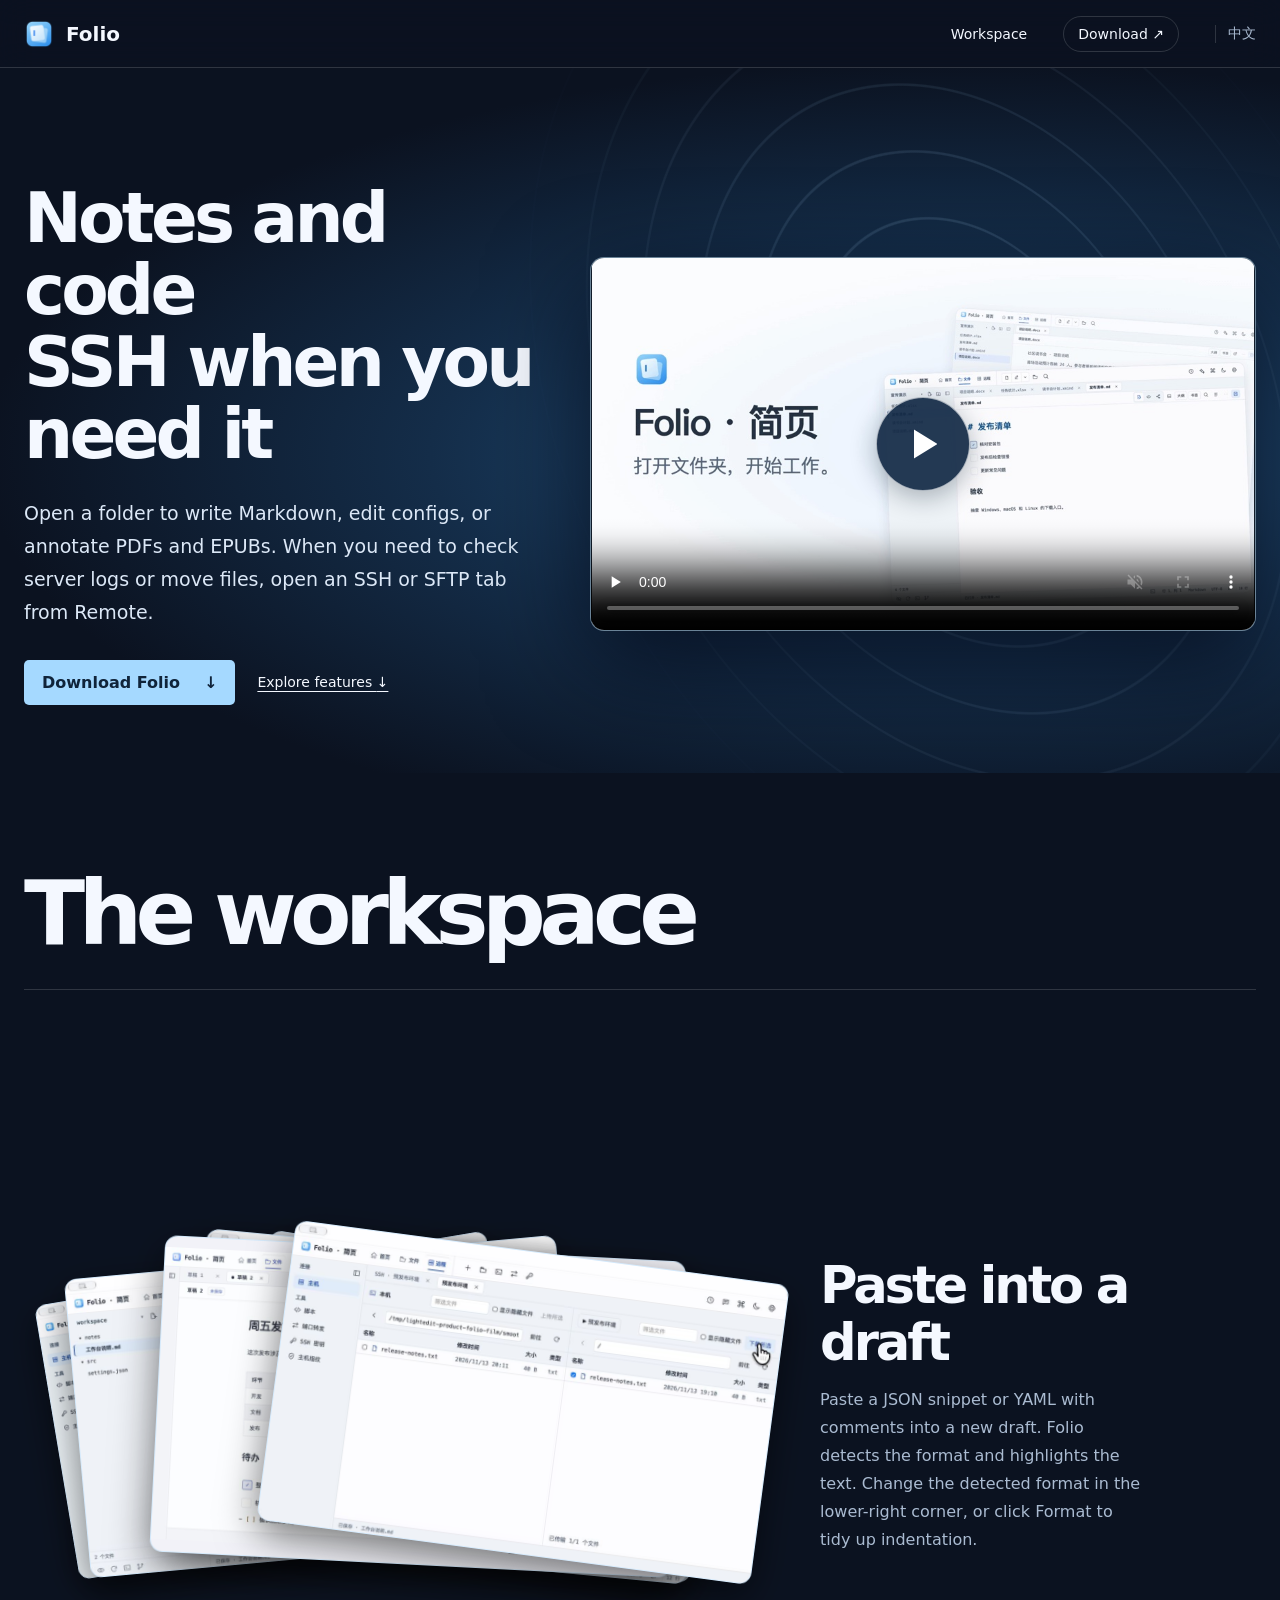
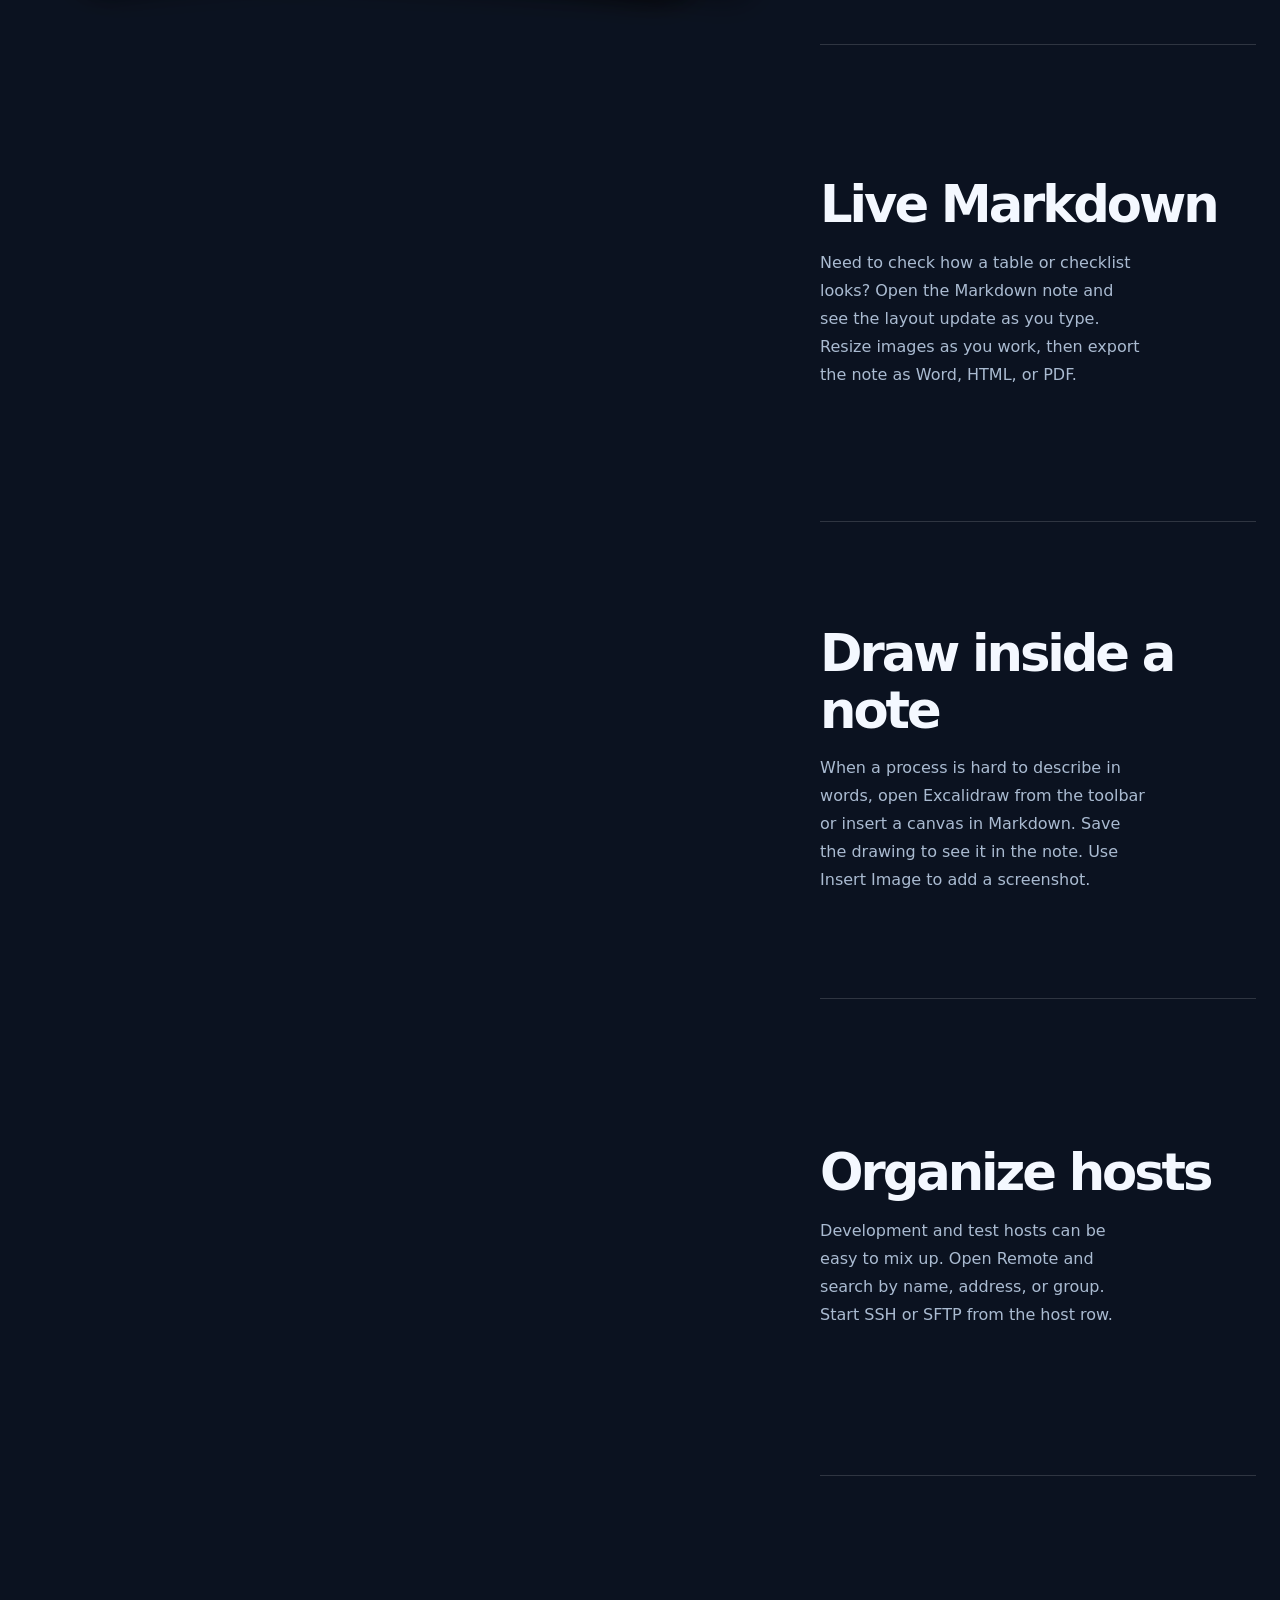
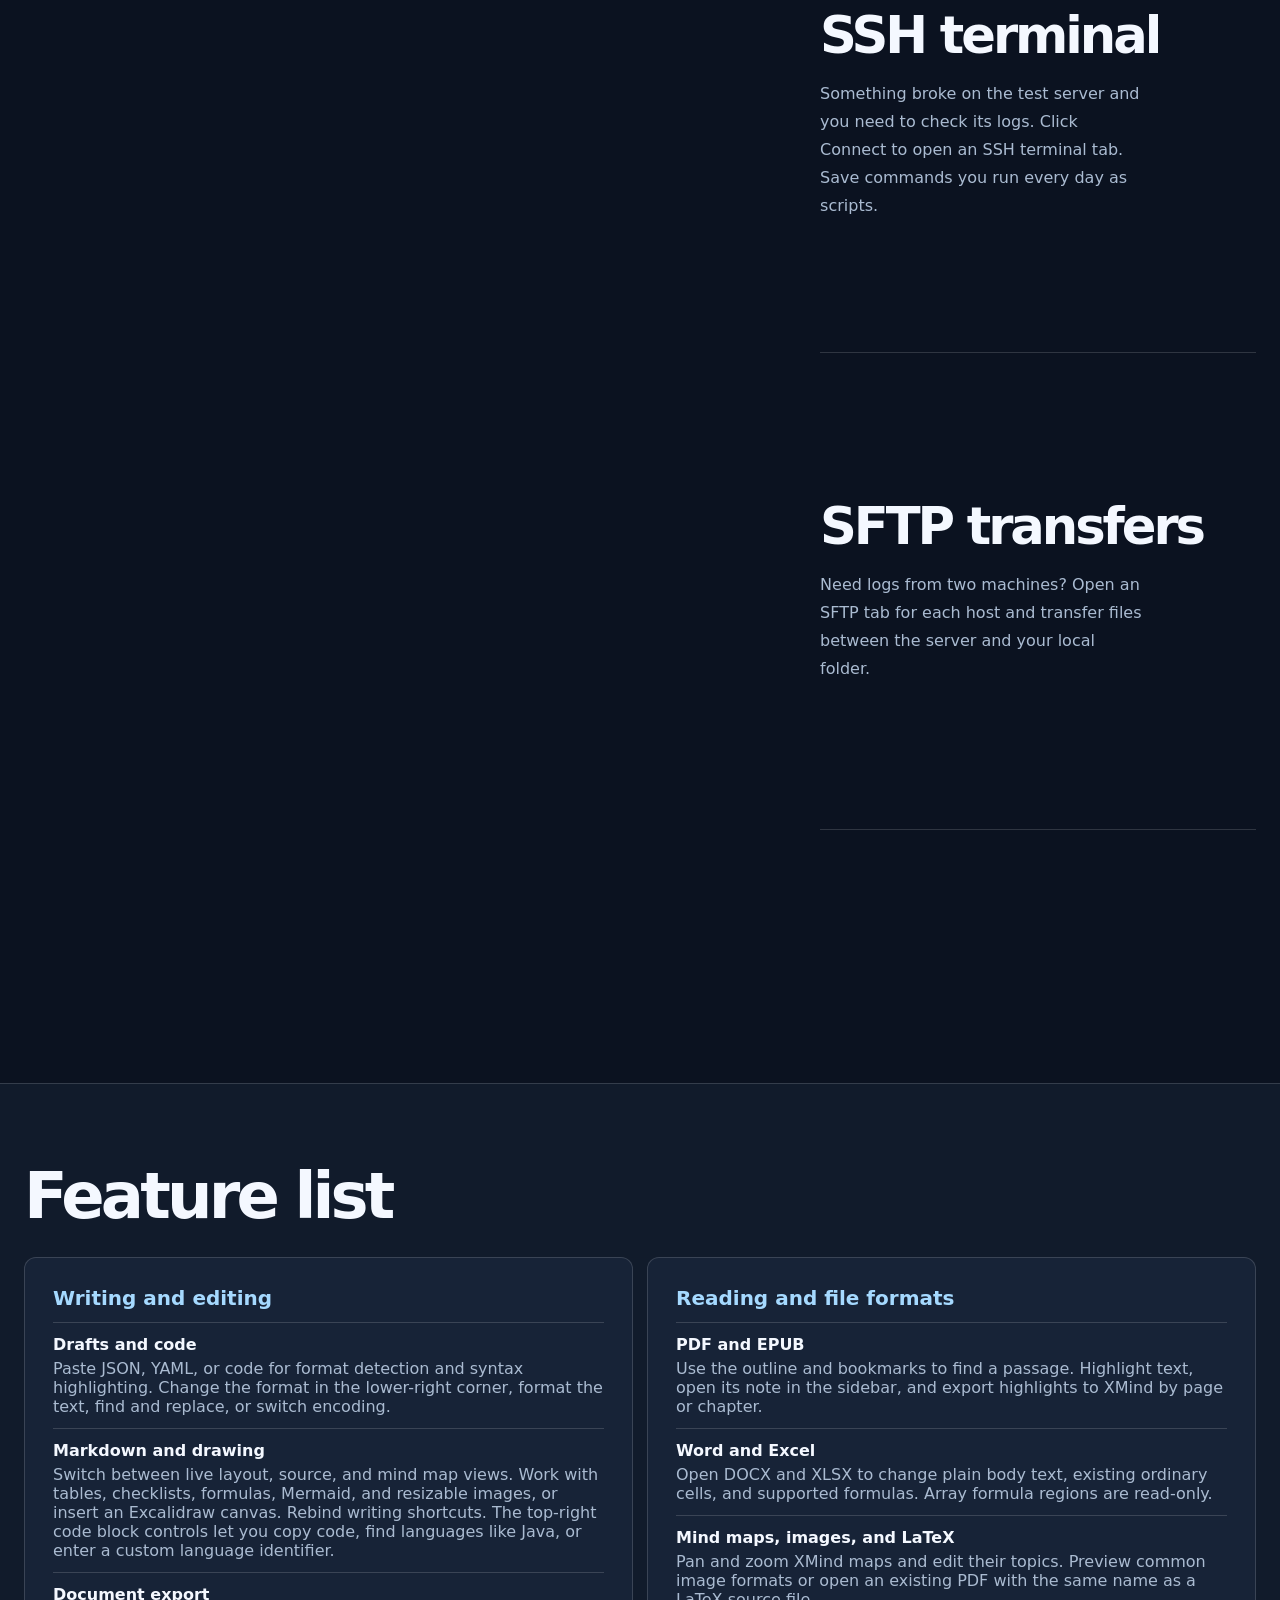
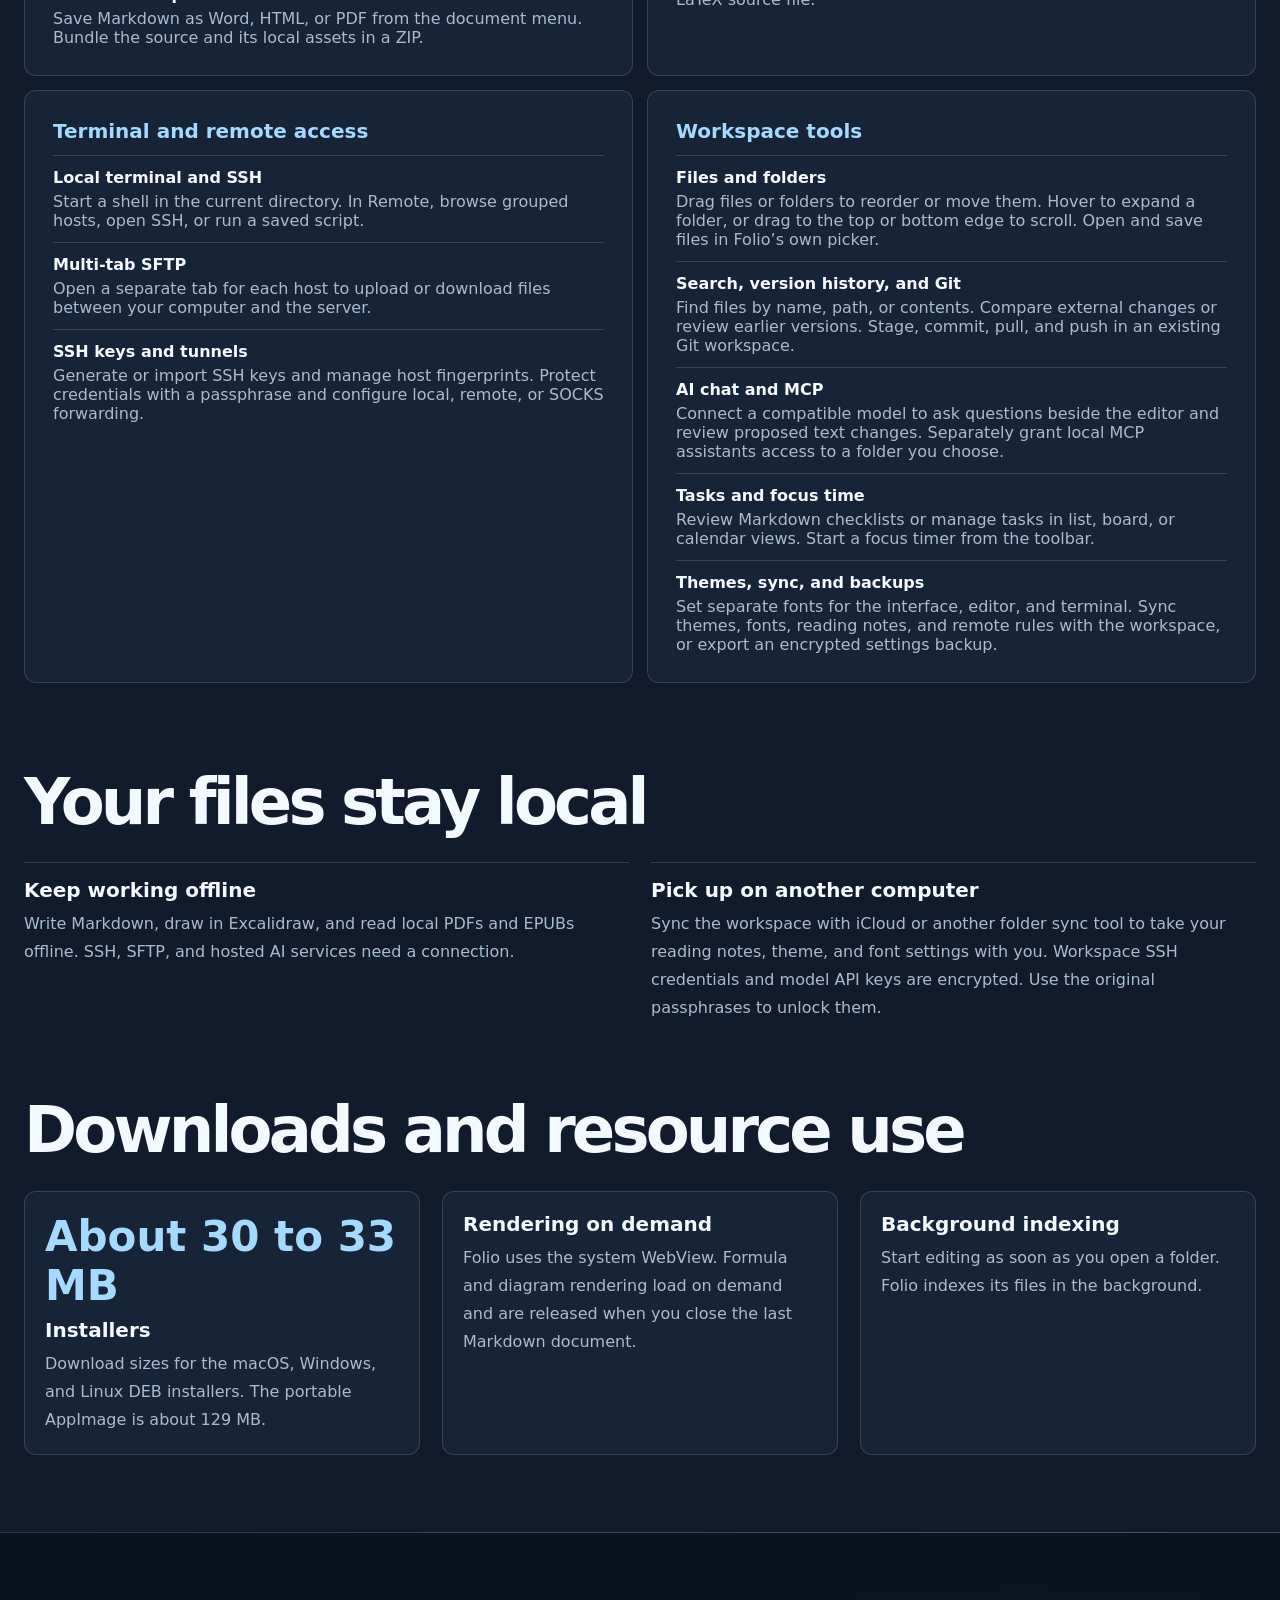
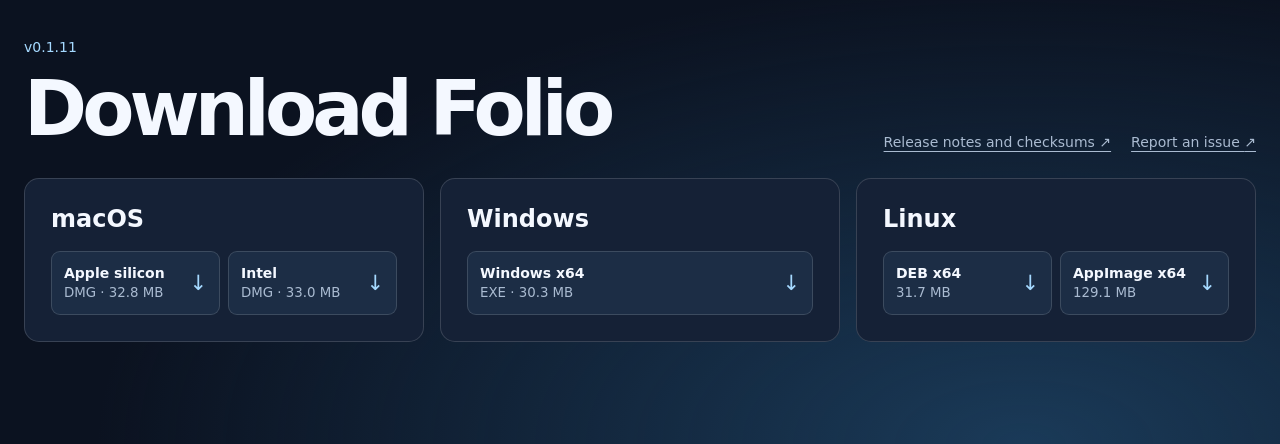
==== commit 857e9b84: "docs: 更新 Folio 0.1.11 双语官网和下载" ====
--- a/en.html
+++ b/en.html
@@ -98,7 +98,7 @@
   <section class="capabilities performance" id="performance" aria-labelledby="performance-title">
     <h2 id="performance-title">Downloads and resource use</h2>
     <div class="grid">
-      <article><strong>About 27 to 30 MB</strong><h3>Installers</h3><p>Download sizes for the macOS, Windows, and Linux DEB installers. The portable AppImage is about 109 MB.</p></article>
+      <article><strong>About 30 to 33 MB</strong><h3>Installers</h3><p>Download sizes for the macOS, Windows, and Linux DEB installers. The portable AppImage is about 129 MB.</p></article>
       <article><h3>Rendering on demand</h3><p>Folio uses the system WebView. Formula and diagram rendering load on demand and are released when you close the last Markdown document.</p></article>
       <article><h3>Background indexing</h3><p>Start editing as soon as you open a folder. Folio indexes its files in the background.</p></article>
     </div>
@@ -106,28 +106,28 @@
   </div>
   <section class="download-section" id="download" aria-labelledby="download-title">
     <header class="download-heading">
-      <div><p class="download-version">v0.1.10</p><h2 id="download-title">Download Folio</h2></div>
+      <div><p class="download-version">v0.1.11</p><h2 id="download-title">Download Folio</h2></div>
       <div class="download-links">
-        <a class="release-link" href="https://github.com/bujiuzhi/Folio/releases/tag/v0.1.10">Release notes and checksums ↗</a>
+        <a class="release-link" href="https://github.com/bujiuzhi/Folio/releases/tag/v0.1.11">Release notes and checksums ↗</a>
         <a class="release-link" href="https://github.com/bujiuzhi/Folio/issues">Report an issue <span aria-hidden="true">↗</span></a>
       </div>
     </header>
     <div class="download-platforms">
       <article class="download-platform"><h3>macOS</h3>
         <div class="download-options">
-        <a class="download-build" href="https://github.com/bujiuzhi/Folio/releases/download/v0.1.10/Folio_0.1.10_aarch64.dmg"><span><strong>Apple silicon</strong><small>DMG · 29.1 MB</small></span><span class="download-arrow">↓</span></a>
-        <a class="download-build" href="https://github.com/bujiuzhi/Folio/releases/download/v0.1.10/Folio_0.1.10_x64.dmg"><span><strong>Intel</strong><small>DMG · 29.8 MB</small></span><span class="download-arrow">↓</span></a>
+        <a class="download-build" href="https://github.com/bujiuzhi/Folio/releases/download/v0.1.11/Folio_0.1.11_aarch64.dmg"><span><strong>Apple silicon</strong><small>DMG · 32.8 MB</small></span><span class="download-arrow">↓</span></a>
+        <a class="download-build" href="https://github.com/bujiuzhi/Folio/releases/download/v0.1.11/Folio_0.1.11_x64.dmg"><span><strong>Intel</strong><small>DMG · 33.0 MB</small></span><span class="download-arrow">↓</span></a>
         </div>
       </article>
       <article class="download-platform"><h3>Windows</h3>
         <div class="download-options">
-        <a class="download-build" href="https://github.com/bujiuzhi/Folio/releases/download/v0.1.10/Folio_0.1.10_x64-setup.exe"><span><strong>Windows x64</strong><small>EXE · 27.5 MB</small></span><span class="download-arrow">↓</span></a>
+        <a class="download-build" href="https://github.com/bujiuzhi/Folio/releases/download/v0.1.11/Folio_0.1.11_x64-setup.exe"><span><strong>Windows x64</strong><small>EXE · 30.3 MB</small></span><span class="download-arrow">↓</span></a>
         </div>
       </article>
       <article class="download-platform"><h3>Linux</h3>
         <div class="download-options">
-        <a class="download-build" href="https://github.com/bujiuzhi/Folio/releases/download/v0.1.10/Folio_0.1.10_amd64.deb"><span><strong>DEB x64</strong><small>28.9 MB</small></span><span class="download-arrow">↓</span></a>
-        <a class="download-build" href="https://github.com/bujiuzhi/Folio/releases/download/v0.1.10/Folio_0.1.10_amd64.AppImage"><span><strong>AppImage x64</strong><small>108.8 MB</small></span><span class="download-arrow">↓</span></a>
+        <a class="download-build" href="https://github.com/bujiuzhi/Folio/releases/download/v0.1.11/Folio_0.1.11_amd64.deb"><span><strong>DEB x64</strong><small>31.7 MB</small></span><span class="download-arrow">↓</span></a>
+        <a class="download-build" href="https://github.com/bujiuzhi/Folio/releases/download/v0.1.11/Folio_0.1.11_amd64.AppImage"><span><strong>AppImage x64</strong><small>129.1 MB</small></span><span class="download-arrow">↓</span></a>
         </div>
       </article>
     </div>
